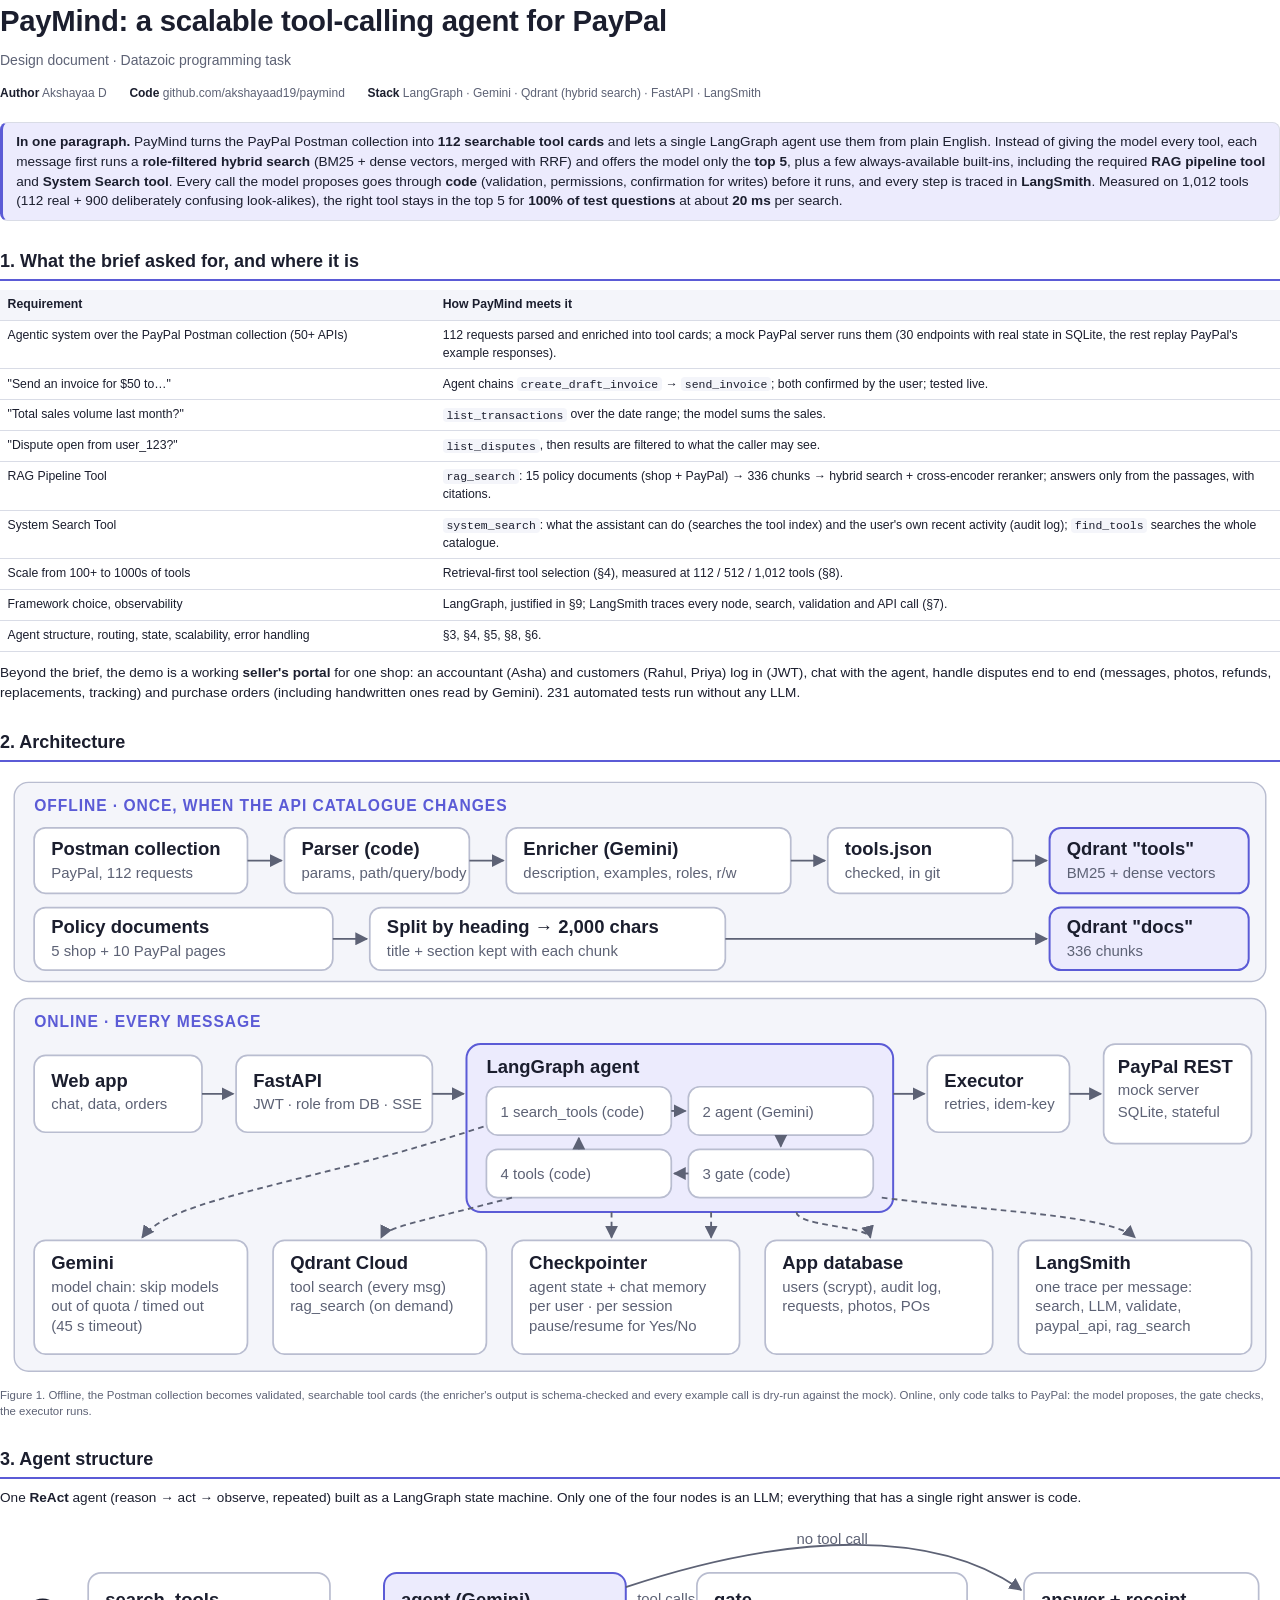
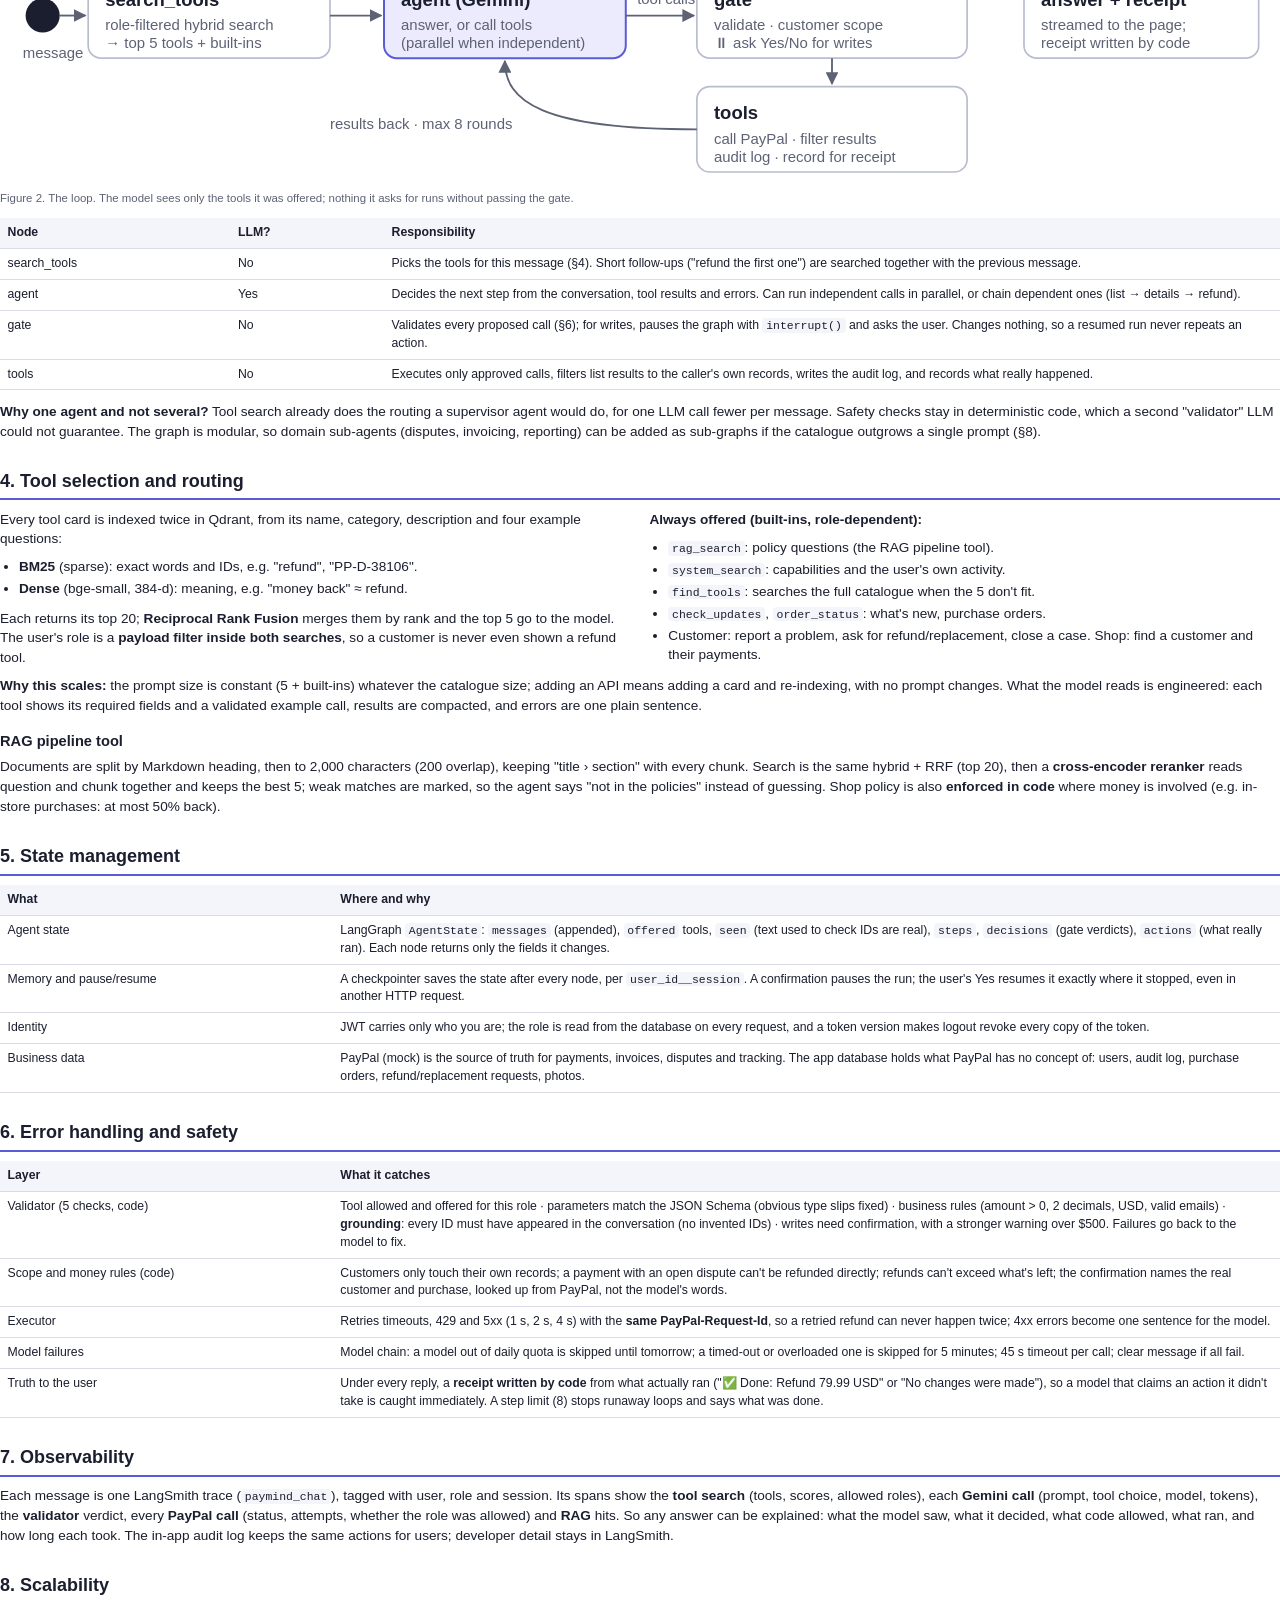
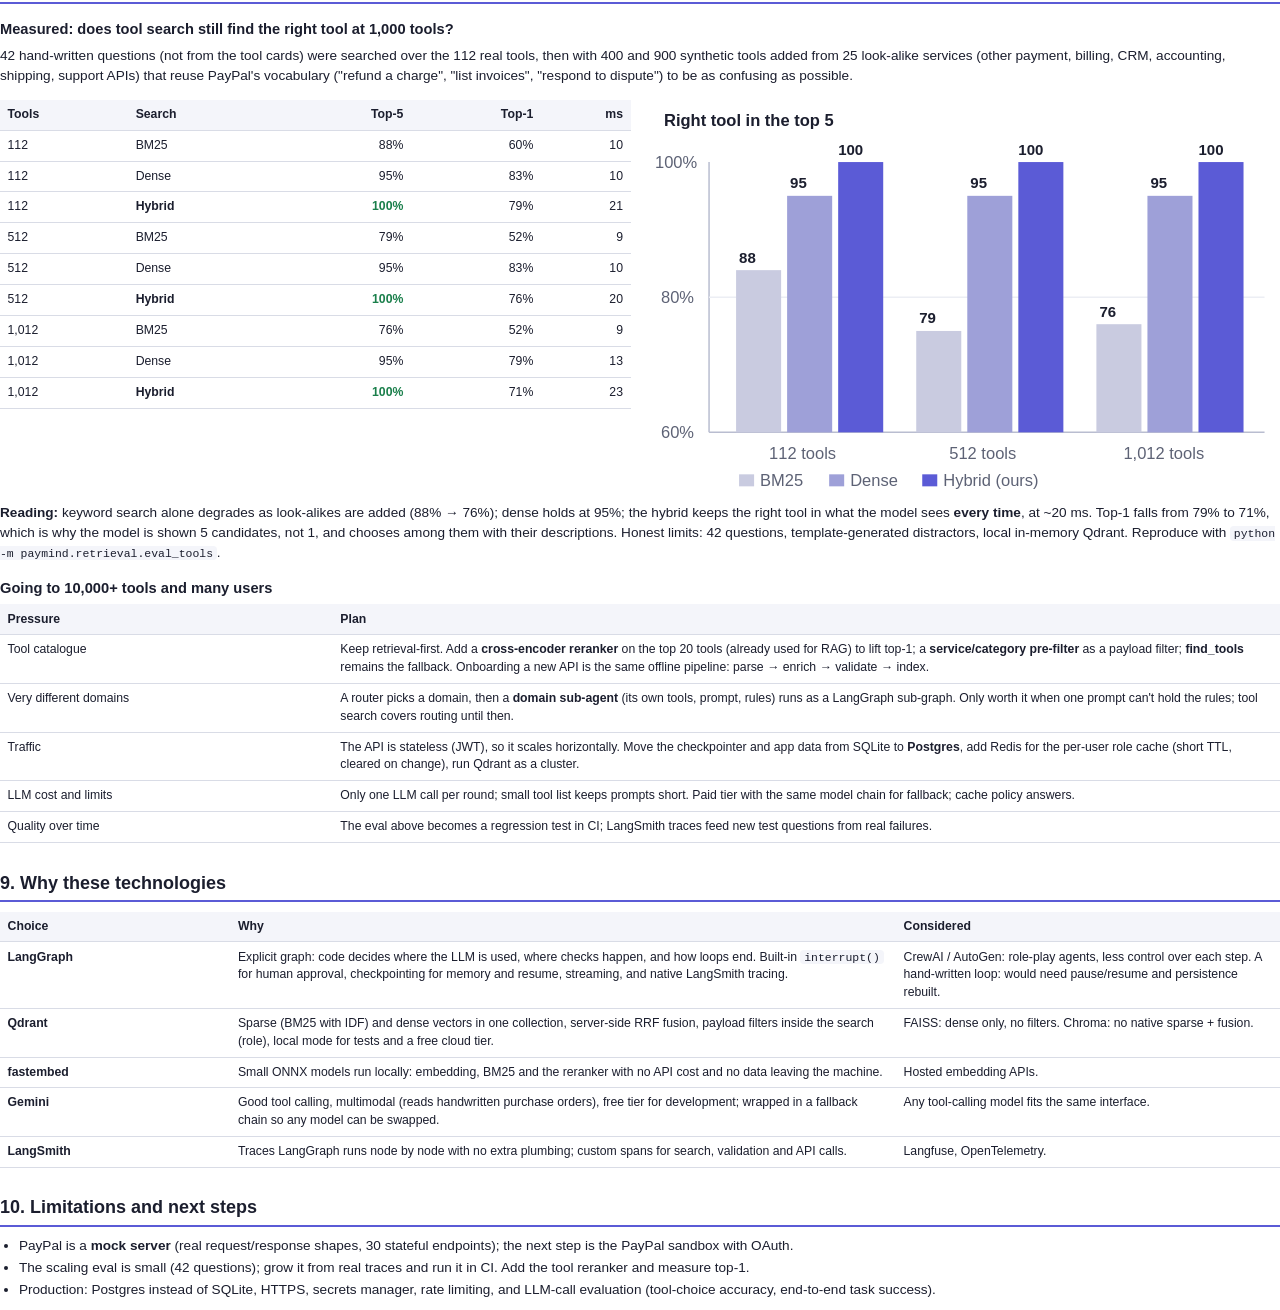
==== docs/design.html @ dd788b87 "Design document, scaling evaluation, README refresh - docs/PayMind_Design.pdf (source: docs/design.h" ====
<!doctype html>
<html lang="en">
<head>
<meta charset="utf-8">
<title>PayMind Design</title>
<style>
  @page { size: A4; margin: 16mm 15mm 16mm 15mm; }
  :root { --ink: #1b1e2e; --muted: #5d6275; --line: #d9dce6; --soft: #f4f5fa; --accent: #5b5bd6; --accent-soft: #ecebfd; --ok: #1a7f4b; --warn: #b4540a; }
  * { box-sizing: border-box; }
  body { font-family: -apple-system, "Segoe UI", Helvetica, Arial, sans-serif; color: var(--ink); font-size: 10.2pt; line-height: 1.45; margin: 0; }
  h1 { font-size: 22pt; margin: 0 0 2mm; letter-spacing: -0.01em; }
  h2 { font-size: 13.5pt; margin: 7mm 0 2.5mm; padding-bottom: 1.2mm; border-bottom: 2px solid var(--accent); break-after: avoid; }
  h3 { font-size: 11pt; margin: 4mm 0 1.5mm; break-after: avoid; }
  p { margin: 0 0 2.2mm; }
  ul { margin: 0 0 2.5mm; padding-left: 5mm; }
  li { margin: 0.6mm 0; }
  .sub { color: var(--muted); font-size: 10.5pt; margin-bottom: 4mm; }
  .meta { display: flex; gap: 6mm; flex-wrap: wrap; font-size: 9pt; color: var(--muted); margin-bottom: 5mm; }
  .meta b { color: var(--ink); }
  table { width: 100%; border-collapse: collapse; margin: 1.5mm 0 3mm; font-size: 9.2pt; break-inside: avoid; }
  th, td { text-align: left; padding: 1.6mm 2mm; border-bottom: 1px solid var(--line); vertical-align: top; }
  th { background: var(--soft); font-weight: 600; }
  td.num, th.num { text-align: right; white-space: nowrap; }
  code { font-family: "SF Mono", Menlo, Consolas, monospace; font-size: 8.6pt; background: var(--soft); padding: 0.2mm 1mm; border-radius: 1mm; }
  .box { border: 1px solid var(--line); background: var(--soft); border-radius: 2mm; padding: 2.5mm 3.5mm; margin: 2mm 0 3mm; break-inside: avoid; }
  .key { border-left: 3px solid var(--accent); background: var(--accent-soft); }
  .fig { margin: 2mm 0 3mm; break-inside: avoid; }
  .fig svg { width: 100%; height: auto; display: block; }
  .cap { font-size: 8.6pt; color: var(--muted); margin-top: 1mm; }
  .two { display: grid; grid-template-columns: 1fr 1fr; gap: 5mm; }
  .page { break-before: page; }
  .good { color: var(--ok); font-weight: 600; }
  svg text { font-family: -apple-system, "Segoe UI", Helvetica, Arial, sans-serif; }
</style>
</head>
<body>

<h1>PayMind: a scalable tool-calling agent for PayPal</h1>
<div class="sub">Design document · Datazoic programming task</div>
<div class="meta">
  <span><b>Author</b> Akshayaa D</span>
  <span><b>Code</b> github.com/akshayaad19/paymind</span>
  <span><b>Stack</b> LangGraph · Gemini · Qdrant (hybrid search) · FastAPI · LangSmith</span>
</div>

<div class="box key">
  <b>In one paragraph.</b> PayMind turns the PayPal Postman collection into <b>112 searchable tool cards</b> and lets a
  single LangGraph agent use them from plain English. Instead of giving the model every tool, each message first runs a
  <b>role-filtered hybrid search</b> (BM25 + dense vectors, merged with RRF) and offers the model only the <b>top 5</b>, plus
  a few always-available built-ins, including the required <b>RAG pipeline tool</b> and <b>System Search tool</b>. Every
  call the model proposes goes through <b>code</b> (validation, permissions, confirmation for writes) before it runs, and
  every step is traced in <b>LangSmith</b>. Measured on 1,012 tools (112 real + 900 deliberately confusing look-alikes),
  the right tool stays in the top 5 for <b>100% of test questions</b> at about <b>20 ms</b> per search.
</div>

<h2>1. What the brief asked for, and where it is</h2>
<table>
  <tr><th style="width:34%">Requirement</th><th>How PayMind meets it</th></tr>
  <tr><td>Agentic system over the PayPal Postman collection (50+ APIs)</td><td>112 requests parsed and enriched into tool cards; a mock PayPal server runs them (30 endpoints with real state in SQLite, the rest replay PayPal's example responses).</td></tr>
  <tr><td>"Send an invoice for $50 to…"</td><td>Agent chains <code>create_draft_invoice</code> → <code>send_invoice</code>; both confirmed by the user; tested live.</td></tr>
  <tr><td>"Total sales volume last month?"</td><td><code>list_transactions</code> over the date range; the model sums the sales.</td></tr>
  <tr><td>"Dispute open from user_123?"</td><td><code>list_disputes</code>, then results are filtered to what the caller may see.</td></tr>
  <tr><td>RAG Pipeline Tool</td><td><code>rag_search</code>: 15 policy documents (shop + PayPal) → 336 chunks → hybrid search + cross-encoder reranker; answers only from the passages, with citations.</td></tr>
  <tr><td>System Search Tool</td><td><code>system_search</code>: what the assistant can do (searches the tool index) and the user's own recent activity (audit log); <code>find_tools</code> searches the whole catalogue.</td></tr>
  <tr><td>Scale from 100+ to 1000s of tools</td><td>Retrieval-first tool selection (§4), measured at 112 / 512 / 1,012 tools (§8).</td></tr>
  <tr><td>Framework choice, observability</td><td>LangGraph, justified in §9; LangSmith traces every node, search, validation and API call (§7).</td></tr>
  <tr><td>Agent structure, routing, state, scalability, error handling</td><td>§3, §4, §5, §8, §6.</td></tr>
</table>
<p>Beyond the brief, the demo is a working <b>seller's portal</b> for one shop: an accountant (Asha) and customers (Rahul,
Priya) log in (JWT), chat with the agent, handle disputes end to end (messages, photos, refunds, replacements, tracking)
and purchase orders (including handwritten ones read by Gemini). 231 automated tests run without any LLM.</p>

<h2>2. Architecture</h2>
<div class="fig">
<svg viewBox="0 0 900 430" xmlns="http://www.w3.org/2000/svg">
  <defs>
    <marker id="a" viewBox="0 0 10 10" refX="9" refY="5" markerWidth="7" markerHeight="7" orient="auto"><path d="M0,0 L10,5 L0,10 z" fill="#5d6275"/></marker>
    <style>.b{fill:#fff;stroke:#b9bdd0;stroke-width:1.2;rx:8}.p{fill:#ecebfd;stroke:#5b5bd6;stroke-width:1.4}.s{fill:#f4f5fa;stroke:#b9bdd0}.t{font-size:12.5px;fill:#1b1e2e;font-weight:600}.d{font-size:10.5px;fill:#5d6275}.l{font-size:11px;fill:#5b5bd6;font-weight:700;letter-spacing:.06em}.e{stroke:#5d6275;stroke-width:1.3;fill:none;marker-end:url(#a)}.dash{stroke-dasharray:4 3}</style>
  </defs>
  <!-- offline -->
  <rect x="10" y="8" width="880" height="140" rx="10" class="s"/>
  <text x="24" y="28" class="l">OFFLINE · ONCE, WHEN THE API CATALOGUE CHANGES</text>
  <rect x="24" y="40" width="150" height="46" rx="8" class="b"/><text x="36" y="59" class="t">Postman collection</text><text x="36" y="75" class="d">PayPal, 112 requests</text>
  <rect x="200" y="40" width="130" height="46" rx="8" class="b"/><text x="212" y="59" class="t">Parser (code)</text><text x="212" y="75" class="d">params, path/query/body</text>
  <rect x="356" y="40" width="200" height="46" rx="8" class="b"/><text x="368" y="59" class="t">Enricher (Gemini)</text><text x="368" y="75" class="d">description, examples, roles, r/w</text>
  <rect x="582" y="40" width="130" height="46" rx="8" class="b"/><text x="594" y="59" class="t">tools.json</text><text x="594" y="75" class="d">checked, in git</text>
  <rect x="738" y="40" width="140" height="46" rx="8" class="p"/><text x="750" y="59" class="t">Qdrant "tools"</text><text x="750" y="75" class="d">BM25 + dense vectors</text>
  <path d="M174 63 H198" class="e"/><path d="M330 63 H354" class="e"/><path d="M556 63 H580" class="e"/><path d="M712 63 H736" class="e"/>
  <rect x="24" y="96" width="210" height="44" rx="8" class="b"/><text x="36" y="114" class="t">Policy documents</text><text x="36" y="130" class="d">5 shop + 10 PayPal pages</text>
  <rect x="260" y="96" width="250" height="44" rx="8" class="b"/><text x="272" y="114" class="t">Split by heading → 2,000 chars</text><text x="272" y="130" class="d">title + section kept with each chunk</text>
  <rect x="738" y="96" width="140" height="44" rx="8" class="p"/><text x="750" y="114" class="t">Qdrant "docs"</text><text x="750" y="130" class="d">336 chunks</text>
  <path d="M234 118 H258" class="e"/><path d="M510 118 H736" class="e"/>

  <!-- online -->
  <rect x="10" y="160" width="880" height="262" rx="10" class="s"/>
  <text x="24" y="180" class="l">ONLINE · EVERY MESSAGE</text>
  <rect x="24" y="200" width="118" height="54" rx="8" class="b"/><text x="36" y="222" class="t">Web app</text><text x="36" y="238" class="d">chat, data, orders</text>
  <rect x="166" y="200" width="138" height="54" rx="8" class="b"/><text x="178" y="222" class="t">FastAPI</text><text x="178" y="238" class="d">JWT · role from DB · SSE</text>
  <rect x="328" y="192" width="300" height="118" rx="10" class="p"/>
  <text x="342" y="212" class="t">LangGraph agent</text>
  <rect x="342" y="222" width="130" height="34" rx="6" class="b"/><text x="352" y="243" class="d">1 search_tools (code)</text>
  <rect x="484" y="222" width="130" height="34" rx="6" class="b"/><text x="494" y="243" class="d">2 agent (Gemini)</text>
  <rect x="342" y="266" width="130" height="34" rx="6" class="b"/><text x="352" y="287" class="d">4 tools (code)</text>
  <rect x="484" y="266" width="130" height="34" rx="6" class="b"/><text x="494" y="287" class="d">3 gate (code)</text>
  <path d="M472 239 H482" class="e"/><path d="M549 256 V264" class="e"/><path d="M484 283 H474" class="e"/><path d="M407 266 V258" class="e"/>
  <rect x="652" y="200" width="100" height="54" rx="8" class="b"/><text x="664" y="222" class="t">Executor</text><text x="664" y="238" class="d">retries, idem-key</text>
  <rect x="776" y="192" width="104" height="70" rx="8" class="b"/><text x="786" y="212" class="t">PayPal REST</text><text x="786" y="228" class="d">mock server</text><text x="786" y="243" class="d">SQLite, stateful</text>
  <path d="M142 227 H164" class="e"/><path d="M304 227 H326" class="e"/><path d="M628 227 H650" class="e"/><path d="M752 227 H774" class="e"/>
  <rect x="24" y="330" width="150" height="80" rx="8" class="b"/><text x="36" y="350" class="t">Gemini</text><text x="36" y="366" class="d">model chain: skip models</text><text x="36" y="380" class="d">out of quota / timed out</text><text x="36" y="394" class="d">(45 s timeout)</text>
  <rect x="192" y="330" width="150" height="80" rx="8" class="b"/><text x="204" y="350" class="t">Qdrant Cloud</text><text x="204" y="366" class="d">tool search (every msg)</text><text x="204" y="380" class="d">rag_search (on demand)</text>
  <rect x="360" y="330" width="160" height="80" rx="8" class="b"/><text x="372" y="350" class="t">Checkpointer</text><text x="372" y="366" class="d">agent state + chat memory</text><text x="372" y="380" class="d">per user · per session</text><text x="372" y="394" class="d">pause/resume for Yes/No</text>
  <rect x="538" y="330" width="160" height="80" rx="8" class="b"/><text x="550" y="350" class="t">App database</text><text x="550" y="366" class="d">users (scrypt), audit log,</text><text x="550" y="380" class="d">requests, photos, POs</text>
  <rect x="716" y="330" width="164" height="80" rx="8" class="b"/><text x="728" y="350" class="t">LangSmith</text><text x="728" y="366" class="d">one trace per message:</text><text x="728" y="380" class="d">search, LLM, validate,</text><text x="728" y="394" class="d">paypal_api, rag_search</text>
  <path d="M500 310 V328" class="e dash"/><path d="M430 310 V328" class="e dash"/><path d="M560 310 C 560 320, 610 320, 612 328" class="e dash"/><path d="M620 300 C 700 310, 780 312, 798 328" class="e dash"/><path d="M360 300 C 300 316, 272 320, 268 328" class="e dash"/><path d="M340 250 C 220 290, 120 300, 100 328" class="e dash"/>
</svg>
<div class="cap">Figure 1. Offline, the Postman collection becomes validated, searchable tool cards (the enricher's output is schema-checked and every example call is dry-run against the mock). Online, only code talks to PayPal: the model proposes, the gate checks, the executor runs.</div>
</div>

<h2 class="page">3. Agent structure</h2>
<p>One <b>ReAct</b> agent (reason → act → observe, repeated) built as a LangGraph state machine. Only one of the four nodes
is an LLM; everything that has a single right answer is code.</p>
<div class="fig">
<svg viewBox="0 0 900 190" xmlns="http://www.w3.org/2000/svg">
  <defs><marker id="b" viewBox="0 0 10 10" refX="9" refY="5" markerWidth="7" markerHeight="7" orient="auto"><path d="M0,0 L10,5 L0,10 z" fill="#5d6275"/></marker>
  <style>.n{fill:#fff;stroke:#b9bdd0;stroke-width:1.2}.m{fill:#ecebfd;stroke:#5b5bd6;stroke-width:1.4}.t{font-size:13px;font-weight:600;fill:#1b1e2e}.d{font-size:10.5px;fill:#5d6275}.e{stroke:#5d6275;stroke-width:1.3;fill:none;marker-end:url(#b)}</style></defs>
  <circle cx="30" cy="70" r="12" fill="#1b1e2e"/><text x="16" y="100" class="d">message</text>
  <rect x="62" y="40" width="170" height="60" rx="9" class="n"/><text x="74" y="63" class="t">search_tools</text><text x="74" y="80" class="d">role-filtered hybrid search</text><text x="74" y="93" class="d">→ top 5 tools + built-ins</text>
  <rect x="270" y="40" width="170" height="60" rx="9" class="m"/><text x="282" y="63" class="t">agent (Gemini)</text><text x="282" y="80" class="d">answer, or call tools</text><text x="282" y="93" class="d">(parallel when independent)</text>
  <rect x="490" y="40" width="190" height="60" rx="9" class="n"/><text x="502" y="63" class="t">gate</text><text x="502" y="80" class="d">validate · customer scope</text><text x="502" y="93" class="d">⏸ ask Yes/No for writes</text>
  <rect x="490" y="120" width="190" height="60" rx="9" class="n"/><text x="502" y="143" class="t">tools</text><text x="502" y="160" class="d">call PayPal · filter results</text><text x="502" y="173" class="d">audit log · record for receipt</text>
  <rect x="720" y="40" width="165" height="60" rx="9" class="n"/><text x="732" y="63" class="t">answer + receipt</text><text x="732" y="80" class="d">streamed to the page;</text><text x="732" y="93" class="d">receipt written by code</text>
  <path d="M42 70 H60" class="e"/><path d="M232 70 H268" class="e"/><path d="M440 70 H488" class="e"/><text x="448" y="62" class="d">tool calls</text>
  <path d="M585 100 V118" class="e"/><path d="M490 150 C 380 150, 355 130, 355 102" class="e"/><text x="232" y="150" class="d">results back · max 8 rounds</text>
  <path d="M440 50 C 560 10, 660 10, 718 52" class="e"/><text x="560" y="20" class="d">no tool call</text>
</svg>
<div class="cap">Figure 2. The loop. The model sees only the tools it was offered; nothing it asks for runs without passing the gate.</div>
</div>
<table>
  <tr><th style="width:18%">Node</th><th style="width:12%">LLM?</th><th>Responsibility</th></tr>
  <tr><td>search_tools</td><td>No</td><td>Picks the tools for this message (§4). Short follow-ups ("refund the first one") are searched together with the previous message.</td></tr>
  <tr><td>agent</td><td>Yes</td><td>Decides the next step from the conversation, tool results and errors. Can run independent calls in parallel, or chain dependent ones (list → details → refund).</td></tr>
  <tr><td>gate</td><td>No</td><td>Validates every proposed call (§6); for writes, pauses the graph with <code>interrupt()</code> and asks the user. Changes nothing, so a resumed run never repeats an action.</td></tr>
  <tr><td>tools</td><td>No</td><td>Executes only approved calls, filters list results to the caller's own records, writes the audit log, and records what really happened.</td></tr>
</table>
<p><b>Why one agent and not several?</b> Tool search already does the routing a supervisor agent would do, for one LLM call
fewer per message. Safety checks stay in deterministic code, which a second "validator" LLM could not guarantee. The graph
is modular, so domain sub-agents (disputes, invoicing, reporting) can be added as sub-graphs if the catalogue outgrows a
single prompt (§8).</p>

<h2>4. Tool selection and routing</h2>
<div class="two">
<div>
<p>Every tool card is indexed twice in Qdrant, from its name, category, description and four example questions:</p>
<ul>
  <li><b>BM25</b> (sparse): exact words and IDs, e.g. "refund", "PP-D-38106".</li>
  <li><b>Dense</b> (bge-small, 384-d): meaning, e.g. "money back" ≈ refund.</li>
</ul>
<p>Each returns its top 20; <b>Reciprocal Rank Fusion</b> merges them by rank and the top 5 go to the model. The user's role
is a <b>payload filter inside both searches</b>, so a customer is never even shown a refund tool.</p>
</div>
<div>
<p><b>Always offered (built-ins, role-dependent):</b></p>
<ul>
  <li><code>rag_search</code>: policy questions (the RAG pipeline tool).</li>
  <li><code>system_search</code>: capabilities and the user's own activity.</li>
  <li><code>find_tools</code>: searches the full catalogue when the 5 don't fit.</li>
  <li><code>check_updates</code>, <code>order_status</code>: what's new, purchase orders.</li>
  <li>Customer: report a problem, ask for refund/replacement, close a case. Shop: find a customer and their payments.</li>
</ul>
</div>
</div>
<p><b>Why this scales:</b> the prompt size is constant (5 + built-ins) whatever the catalogue size; adding an API means adding
a card and re-indexing, with no prompt changes. What the model reads is engineered: each tool shows its required fields and
a validated example call, results are compacted, and errors are one plain sentence.</p>

<h3>RAG pipeline tool</h3>
<p>Documents are split by Markdown heading, then to 2,000 characters (200 overlap), keeping "title › section" with every chunk.
Search is the same hybrid + RRF (top 20), then a <b>cross-encoder reranker</b> reads question and chunk together and keeps
the best 5; weak matches are marked, so the agent says "not in the policies" instead of guessing. Shop policy is also
<b>enforced in code</b> where money is involved (e.g. in-store purchases: at most 50% back).</p>

<h2 class="page">5. State management</h2>
<table>
  <tr><th style="width:26%">What</th><th>Where and why</th></tr>
  <tr><td>Agent state</td><td>LangGraph <code>AgentState</code>: <code>messages</code> (appended), <code>offered</code> tools, <code>seen</code> (text used to check IDs are real), <code>steps</code>, <code>decisions</code> (gate verdicts), <code>actions</code> (what really ran). Each node returns only the fields it changes.</td></tr>
  <tr><td>Memory and pause/resume</td><td>A checkpointer saves the state after every node, per <code>user_id__session</code>. A confirmation pauses the run; the user's Yes resumes it exactly where it stopped, even in another HTTP request.</td></tr>
  <tr><td>Identity</td><td>JWT carries only who you are; the role is read from the database on every request, and a token version makes logout revoke every copy of the token.</td></tr>
  <tr><td>Business data</td><td>PayPal (mock) is the source of truth for payments, invoices, disputes and tracking. The app database holds what PayPal has no concept of: users, audit log, purchase orders, refund/replacement requests, photos.</td></tr>
</table>

<h2>6. Error handling and safety</h2>
<table>
  <tr><th style="width:26%">Layer</th><th>What it catches</th></tr>
  <tr><td>Validator (5 checks, code)</td><td>Tool allowed and offered for this role · parameters match the JSON Schema (obvious type slips fixed) · business rules (amount &gt; 0, 2 decimals, USD, valid emails) · <b>grounding</b>: every ID must have appeared in the conversation (no invented IDs) · writes need confirmation, with a stronger warning over $500. Failures go back to the model to fix.</td></tr>
  <tr><td>Scope and money rules (code)</td><td>Customers only touch their own records; a payment with an open dispute can't be refunded directly; refunds can't exceed what's left; the confirmation names the real customer and purchase, looked up from PayPal, not the model's words.</td></tr>
  <tr><td>Executor</td><td>Retries timeouts, 429 and 5xx (1 s, 2 s, 4 s) with the <b>same PayPal-Request-Id</b>, so a retried refund can never happen twice; 4xx errors become one sentence for the model.</td></tr>
  <tr><td>Model failures</td><td>Model chain: a model out of daily quota is skipped until tomorrow; a timed-out or overloaded one is skipped for 5 minutes; 45 s timeout per call; clear message if all fail.</td></tr>
  <tr><td>Truth to the user</td><td>Under every reply, a <b>receipt written by code</b> from what actually ran ("✅ Done: Refund 79.99 USD" or "No changes were made"), so a model that claims an action it didn't take is caught immediately. A step limit (8) stops runaway loops and says what was done.</td></tr>
</table>

<h2>7. Observability</h2>
<p>Each message is one LangSmith trace (<code>paymind_chat</code>), tagged with user, role and session. Its spans show the
<b>tool search</b> (tools, scores, allowed roles), each <b>Gemini call</b> (prompt, tool choice, model, tokens), the
<b>validator</b> verdict, every <b>PayPal call</b> (status, attempts, whether the role was allowed) and <b>RAG</b> hits.
So any answer can be explained: what the model saw, what it decided, what code allowed, what ran, and how long each took.
The in-app audit log keeps the same actions for users; developer detail stays in LangSmith.</p>

<h2 class="page">8. Scalability</h2>
<h3>Measured: does tool search still find the right tool at 1,000 tools?</h3>
<p>42 hand-written questions (not from the tool cards) were searched over the 112 real tools, then with 400 and 900
synthetic tools added from 25 look-alike services (other payment, billing, CRM, accounting, shipping, support APIs) that
reuse PayPal's vocabulary ("refund a charge", "list invoices", "respond to dispute") to be as confusing as possible.</p>
<div class="two">
<div>
<table>
  <tr><th>Tools</th><th>Search</th><th class="num">Top-5</th><th class="num">Top-1</th><th class="num">ms</th></tr>
  <tr><td>112</td><td>BM25</td><td class="num">88%</td><td class="num">60%</td><td class="num">10</td></tr>
  <tr><td>112</td><td>Dense</td><td class="num">95%</td><td class="num">83%</td><td class="num">10</td></tr>
  <tr><td>112</td><td><b>Hybrid</b></td><td class="num good">100%</td><td class="num">79%</td><td class="num">21</td></tr>
  <tr><td>512</td><td>BM25</td><td class="num">79%</td><td class="num">52%</td><td class="num">9</td></tr>
  <tr><td>512</td><td>Dense</td><td class="num">95%</td><td class="num">83%</td><td class="num">10</td></tr>
  <tr><td>512</td><td><b>Hybrid</b></td><td class="num good">100%</td><td class="num">76%</td><td class="num">20</td></tr>
  <tr><td>1,012</td><td>BM25</td><td class="num">76%</td><td class="num">52%</td><td class="num">9</td></tr>
  <tr><td>1,012</td><td>Dense</td><td class="num">95%</td><td class="num">79%</td><td class="num">13</td></tr>
  <tr><td>1,012</td><td><b>Hybrid</b></td><td class="num good">100%</td><td class="num">71%</td><td class="num">23</td></tr>
</table>
</div>
<div class="fig">
<svg viewBox="0 0 420 260" xmlns="http://www.w3.org/2000/svg">
  <style>.ax{stroke:#b9bdd0}.g{font-size:11px;fill:#5d6275}.v{font-size:10px;fill:#1b1e2e;font-weight:600}</style>
  <text x="10" y="16" class="g" style="font-weight:600;fill:#1b1e2e">Right tool in the top 5</text>
  <line x1="40" y1="220" x2="410" y2="220" class="ax"/>
  <line x1="40" y1="40" x2="40" y2="220" class="ax"/>
  <text x="8" y="224" class="g">60%</text><text x="8" y="134" class="g">80%</text><text x="4" y="44" class="g">100%</text>
  <line x1="40" y1="130" x2="410" y2="130" stroke="#eceef4"/>
  <!-- scale: 60%→220, 100%→40 : y = 220 - (p-60)*4.5 -->
  <g>
    <rect x="58"  y="112" width="30" height="108" fill="#c9cbe0"/><text x="60" y="107" class="v">88</text>
    <rect x="92"  y="62.5" width="30" height="157.5" fill="#9ea0d8"/><text x="94" y="57" class="v">95</text>
    <rect x="126" y="40" width="30" height="180" fill="#5b5bd6"/><text x="126" y="35" class="v">100</text>
    <text x="80" y="238" class="g">112 tools</text>
  </g>
  <g>
    <rect x="178" y="152.5" width="30" height="67.5" fill="#c9cbe0"/><text x="180" y="147" class="v">79</text>
    <rect x="212" y="62.5" width="30" height="157.5" fill="#9ea0d8"/><text x="214" y="57" class="v">95</text>
    <rect x="246" y="40" width="30" height="180" fill="#5b5bd6"/><text x="246" y="35" class="v">100</text>
    <text x="200" y="238" class="g">512 tools</text>
  </g>
  <g>
    <rect x="298" y="148" width="30" height="72" fill="#c9cbe0"/><text x="300" y="143" class="v">76</text>
    <rect x="332" y="62.5" width="30" height="157.5" fill="#9ea0d8"/><text x="334" y="57" class="v">95</text>
    <rect x="366" y="40" width="30" height="180" fill="#5b5bd6"/><text x="366" y="35" class="v">100</text>
    <text x="316" y="238" class="g">1,012 tools</text>
  </g>
  <rect x="60" y="248" width="10" height="8" fill="#c9cbe0"/><text x="74" y="256" class="g">BM25</text>
  <rect x="120" y="248" width="10" height="8" fill="#9ea0d8"/><text x="134" y="256" class="g">Dense</text>
  <rect x="182" y="248" width="10" height="8" fill="#5b5bd6"/><text x="196" y="256" class="g">Hybrid (ours)</text>
</svg>
</div>
</div>
<p><b>Reading:</b> keyword search alone degrades as look-alikes are added (88% → 76%); dense holds at 95%; the hybrid keeps
the right tool in what the model sees <b>every time</b>, at ~20 ms. Top-1 falls from 79% to 71%, which is why the model is
shown 5 candidates, not 1, and chooses among them with their descriptions. Honest limits: 42 questions, template-generated
distractors, local in-memory Qdrant. Reproduce with <code>python -m paymind.retrieval.eval_tools</code>.</p>

<h3>Going to 10,000+ tools and many users</h3>
<table>
  <tr><th style="width:26%">Pressure</th><th>Plan</th></tr>
  <tr><td>Tool catalogue</td><td>Keep retrieval-first. Add a <b>cross-encoder reranker</b> on the top 20 tools (already used for RAG) to lift top-1; a <b>service/category pre-filter</b> as a payload filter; <b>find_tools</b> remains the fallback. Onboarding a new API is the same offline pipeline: parse → enrich → validate → index.</td></tr>
  <tr><td>Very different domains</td><td>A router picks a domain, then a <b>domain sub-agent</b> (its own tools, prompt, rules) runs as a LangGraph sub-graph. Only worth it when one prompt can't hold the rules; tool search covers routing until then.</td></tr>
  <tr><td>Traffic</td><td>The API is stateless (JWT), so it scales horizontally. Move the checkpointer and app data from SQLite to <b>Postgres</b>, add Redis for the per-user role cache (short TTL, cleared on change), run Qdrant as a cluster.</td></tr>
  <tr><td>LLM cost and limits</td><td>Only one LLM call per round; small tool list keeps prompts short. Paid tier with the same model chain for fallback; cache policy answers.</td></tr>
  <tr><td>Quality over time</td><td>The eval above becomes a regression test in CI; LangSmith traces feed new test questions from real failures.</td></tr>
</table>

<h2>9. Why these technologies</h2>
<table>
  <tr><th style="width:18%">Choice</th><th>Why</th><th style="width:30%">Considered</th></tr>
  <tr><td><b>LangGraph</b></td><td>Explicit graph: code decides where the LLM is used, where checks happen, and how loops end. Built-in <code>interrupt()</code> for human approval, checkpointing for memory and resume, streaming, and native LangSmith tracing.</td><td>CrewAI / AutoGen: role-play agents, less control over each step. A hand-written loop: would need pause/resume and persistence rebuilt.</td></tr>
  <tr><td><b>Qdrant</b></td><td>Sparse (BM25 with IDF) and dense vectors in one collection, server-side RRF fusion, payload filters inside the search (role), local mode for tests and a free cloud tier.</td><td>FAISS: dense only, no filters. Chroma: no native sparse + fusion.</td></tr>
  <tr><td><b>fastembed</b></td><td>Small ONNX models run locally: embedding, BM25 and the reranker with no API cost and no data leaving the machine.</td><td>Hosted embedding APIs.</td></tr>
  <tr><td><b>Gemini</b></td><td>Good tool calling, multimodal (reads handwritten purchase orders), free tier for development; wrapped in a fallback chain so any model can be swapped.</td><td>Any tool-calling model fits the same interface.</td></tr>
  <tr><td><b>LangSmith</b></td><td>Traces LangGraph runs node by node with no extra plumbing; custom spans for search, validation and API calls.</td><td>Langfuse, OpenTelemetry.</td></tr>
</table>

<h2>10. Limitations and next steps</h2>
<ul>
  <li>PayPal is a <b>mock server</b> (real request/response shapes, 30 stateful endpoints); the next step is the PayPal sandbox with OAuth.</li>
  <li>The scaling eval is small (42 questions); grow it from real traces and run it in CI. Add the tool reranker and measure top-1.</li>
  <li>Production: Postgres instead of SQLite, HTTPS, secrets manager, rate limiting, and LLM-call evaluation (tool-choice accuracy, end-to-end task success).</li>
</ul>

</body>
</html>
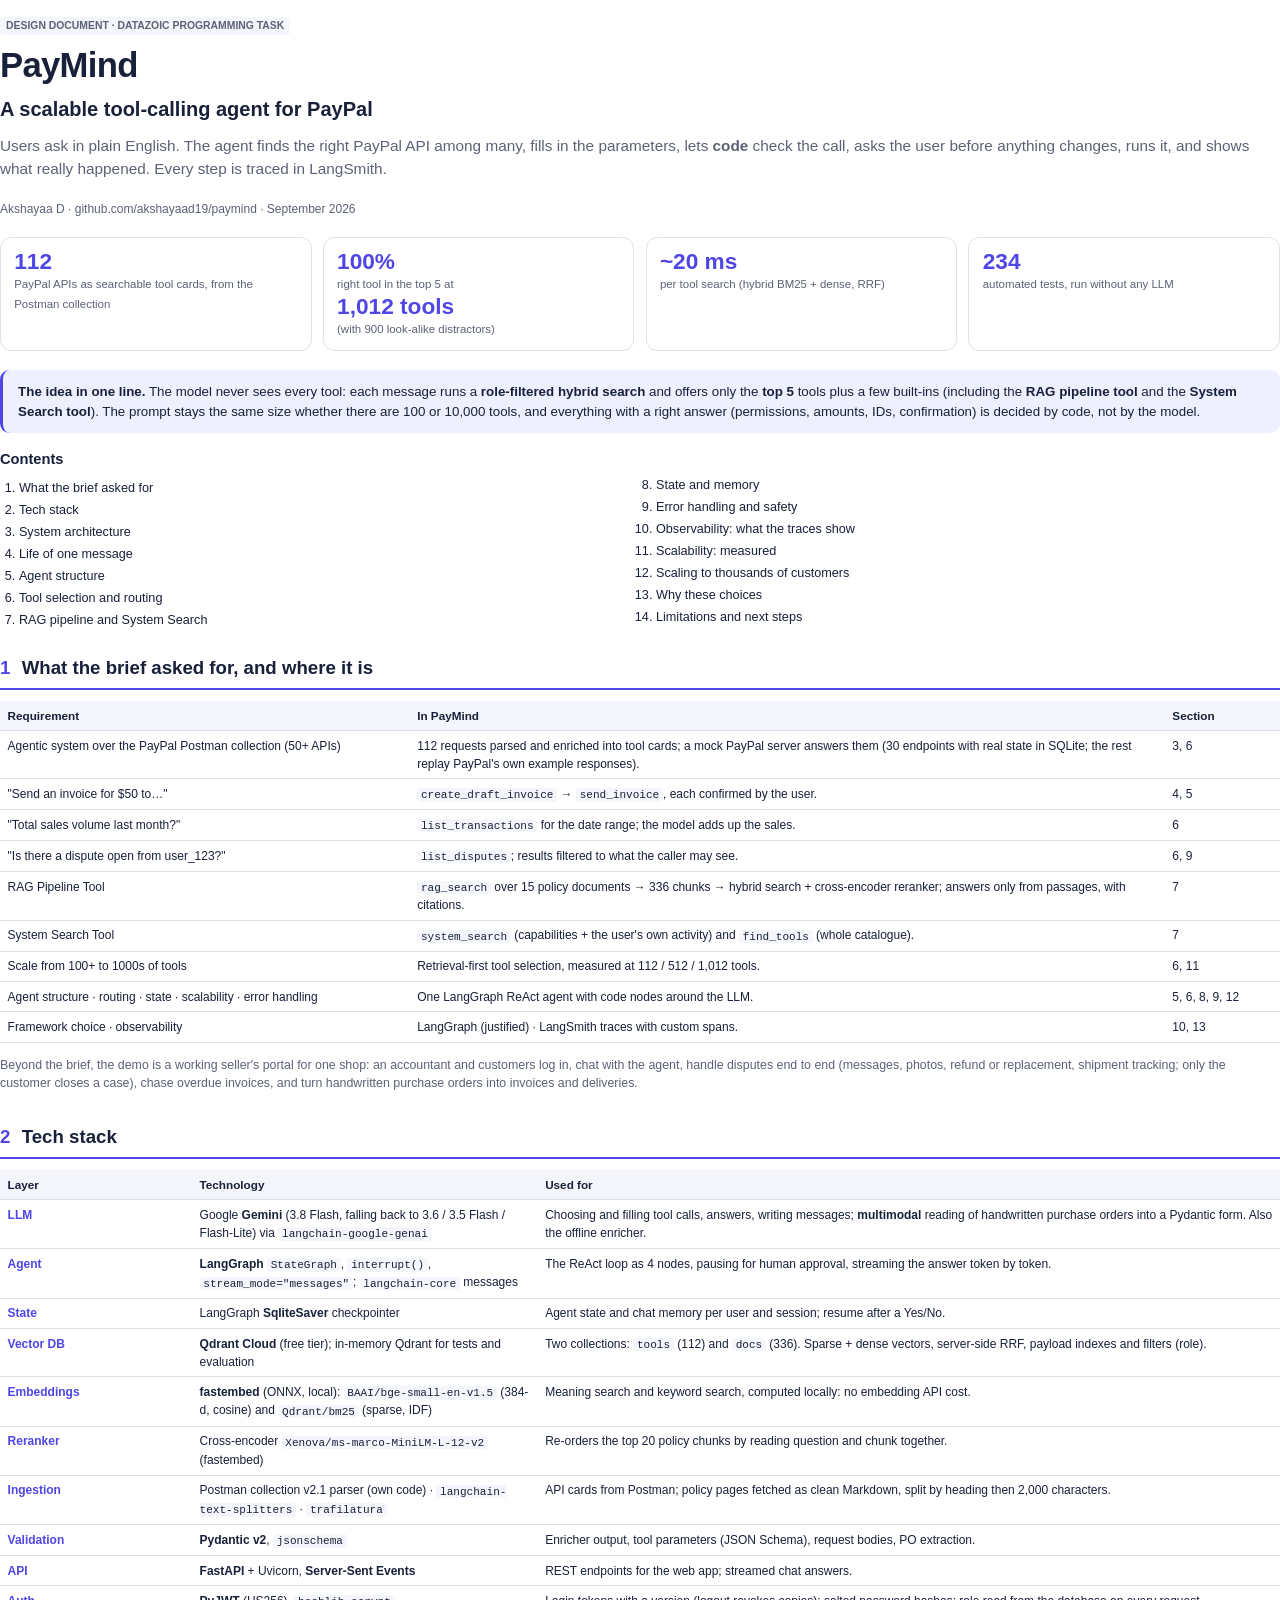
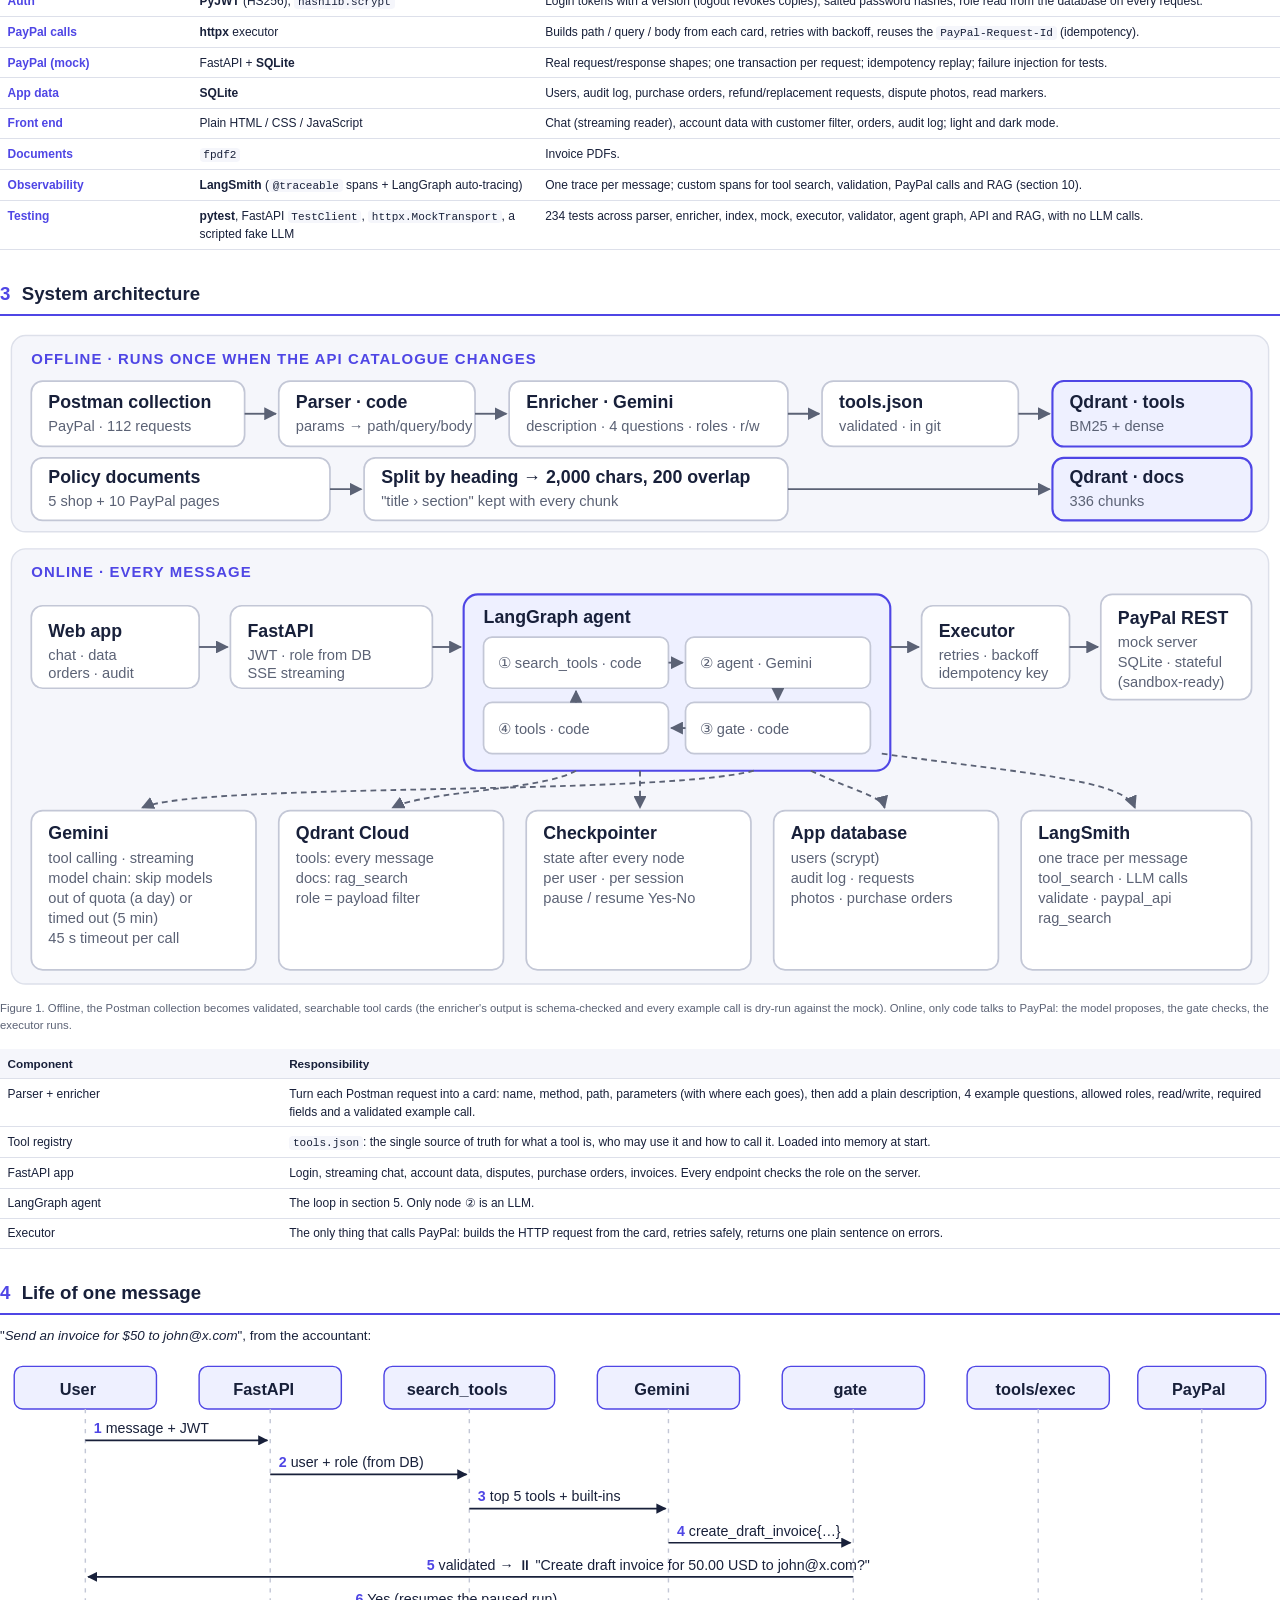
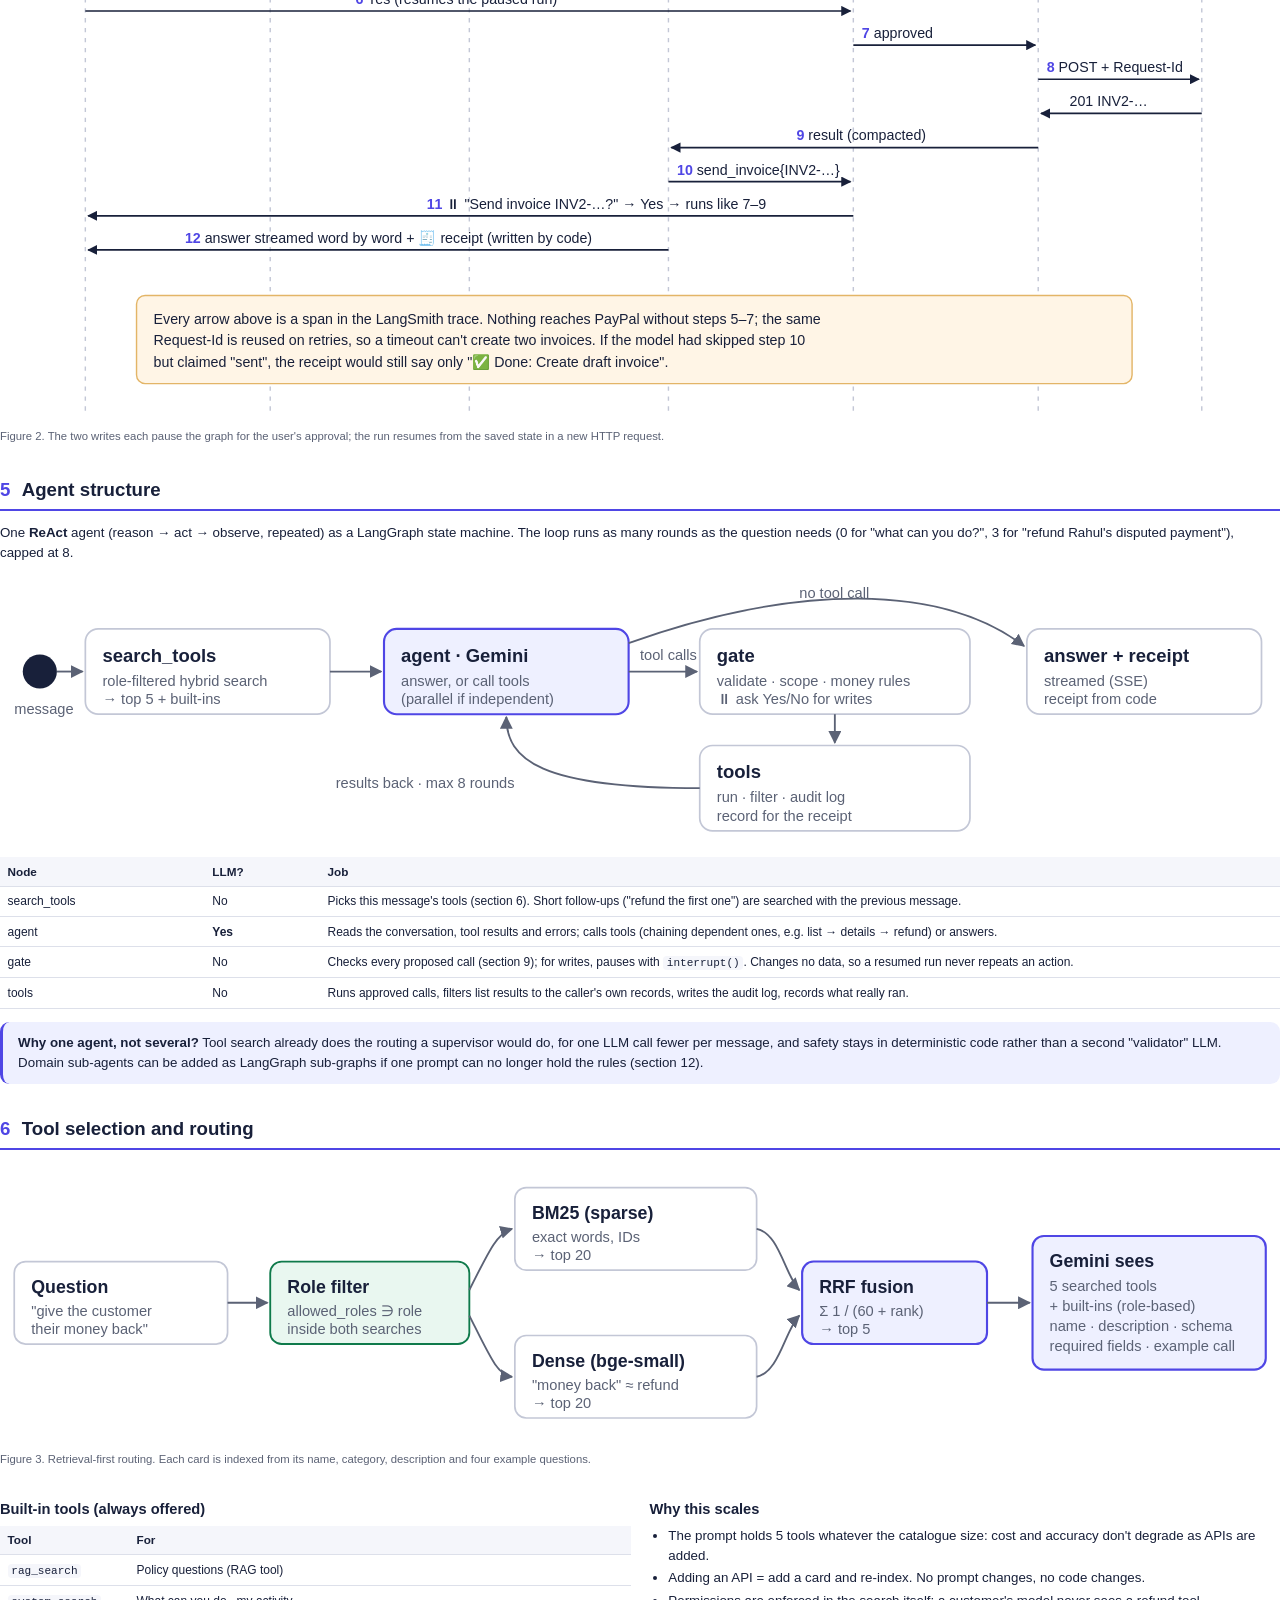
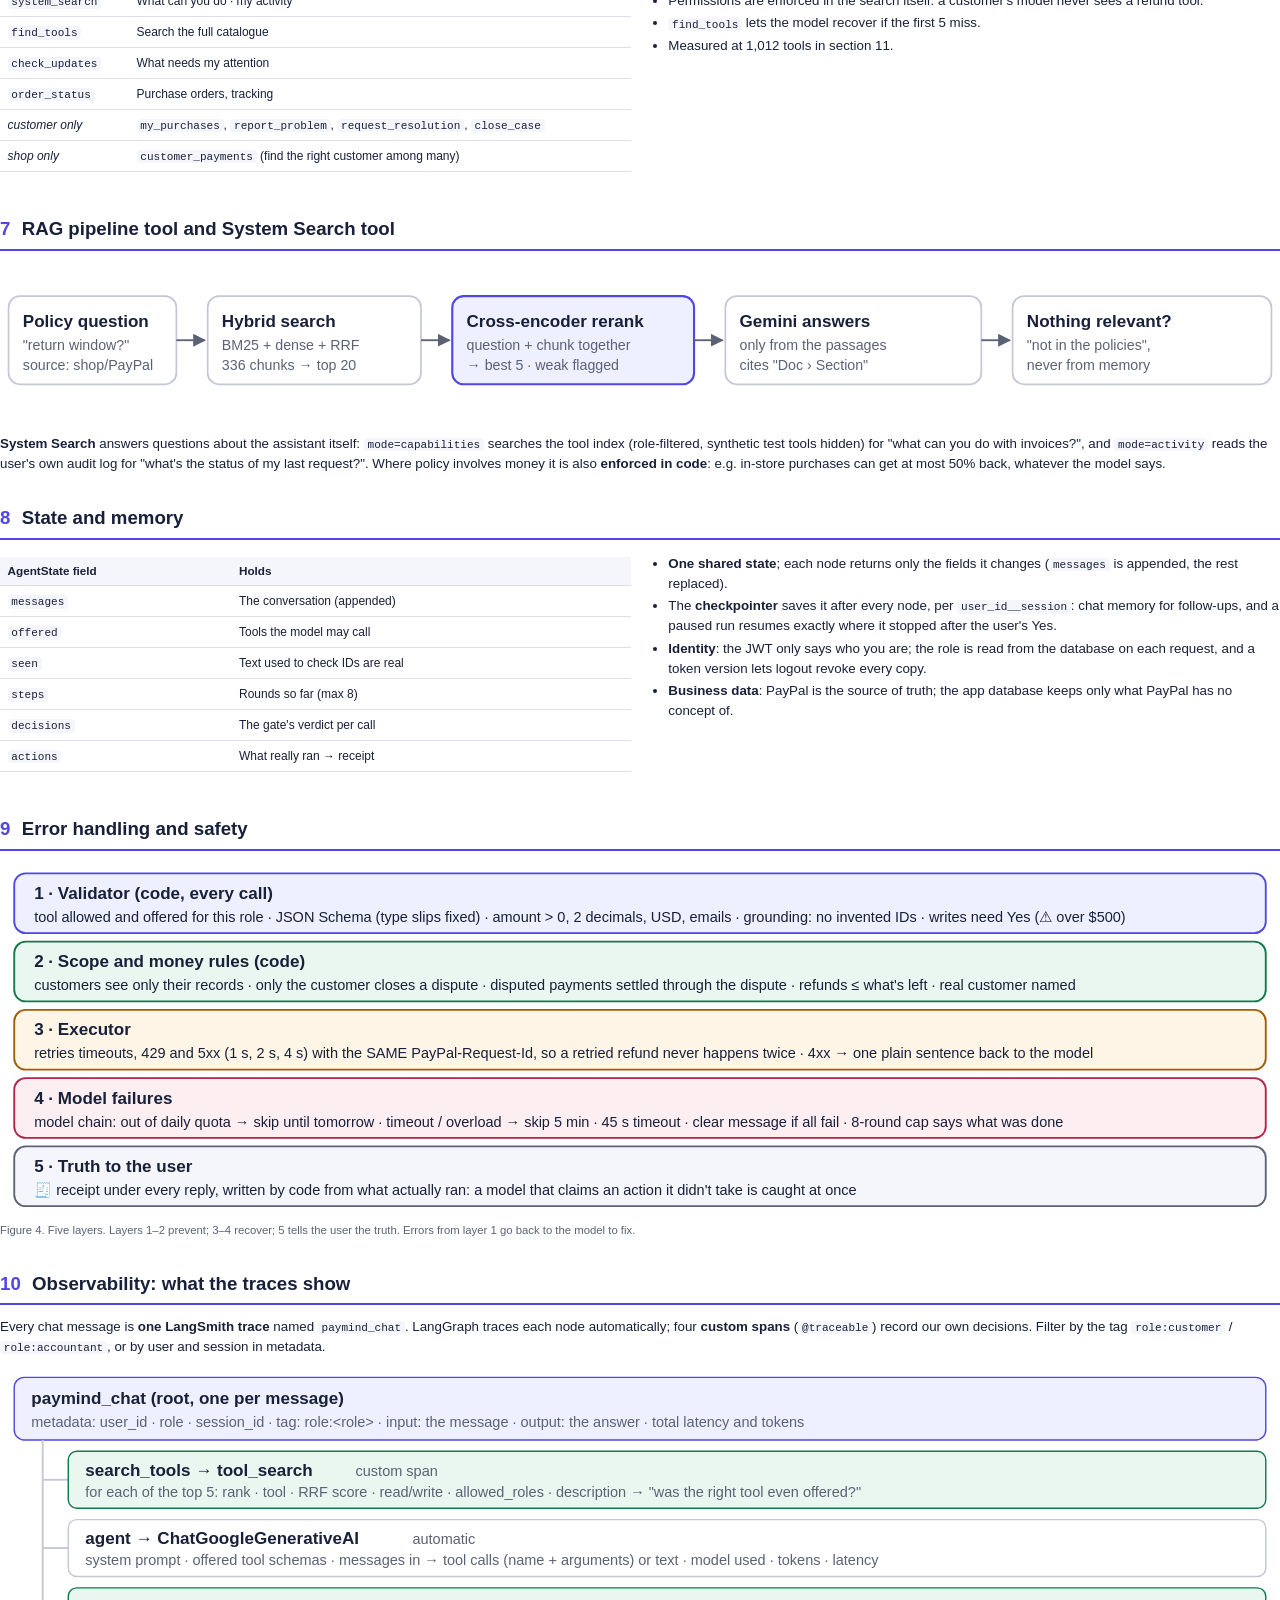
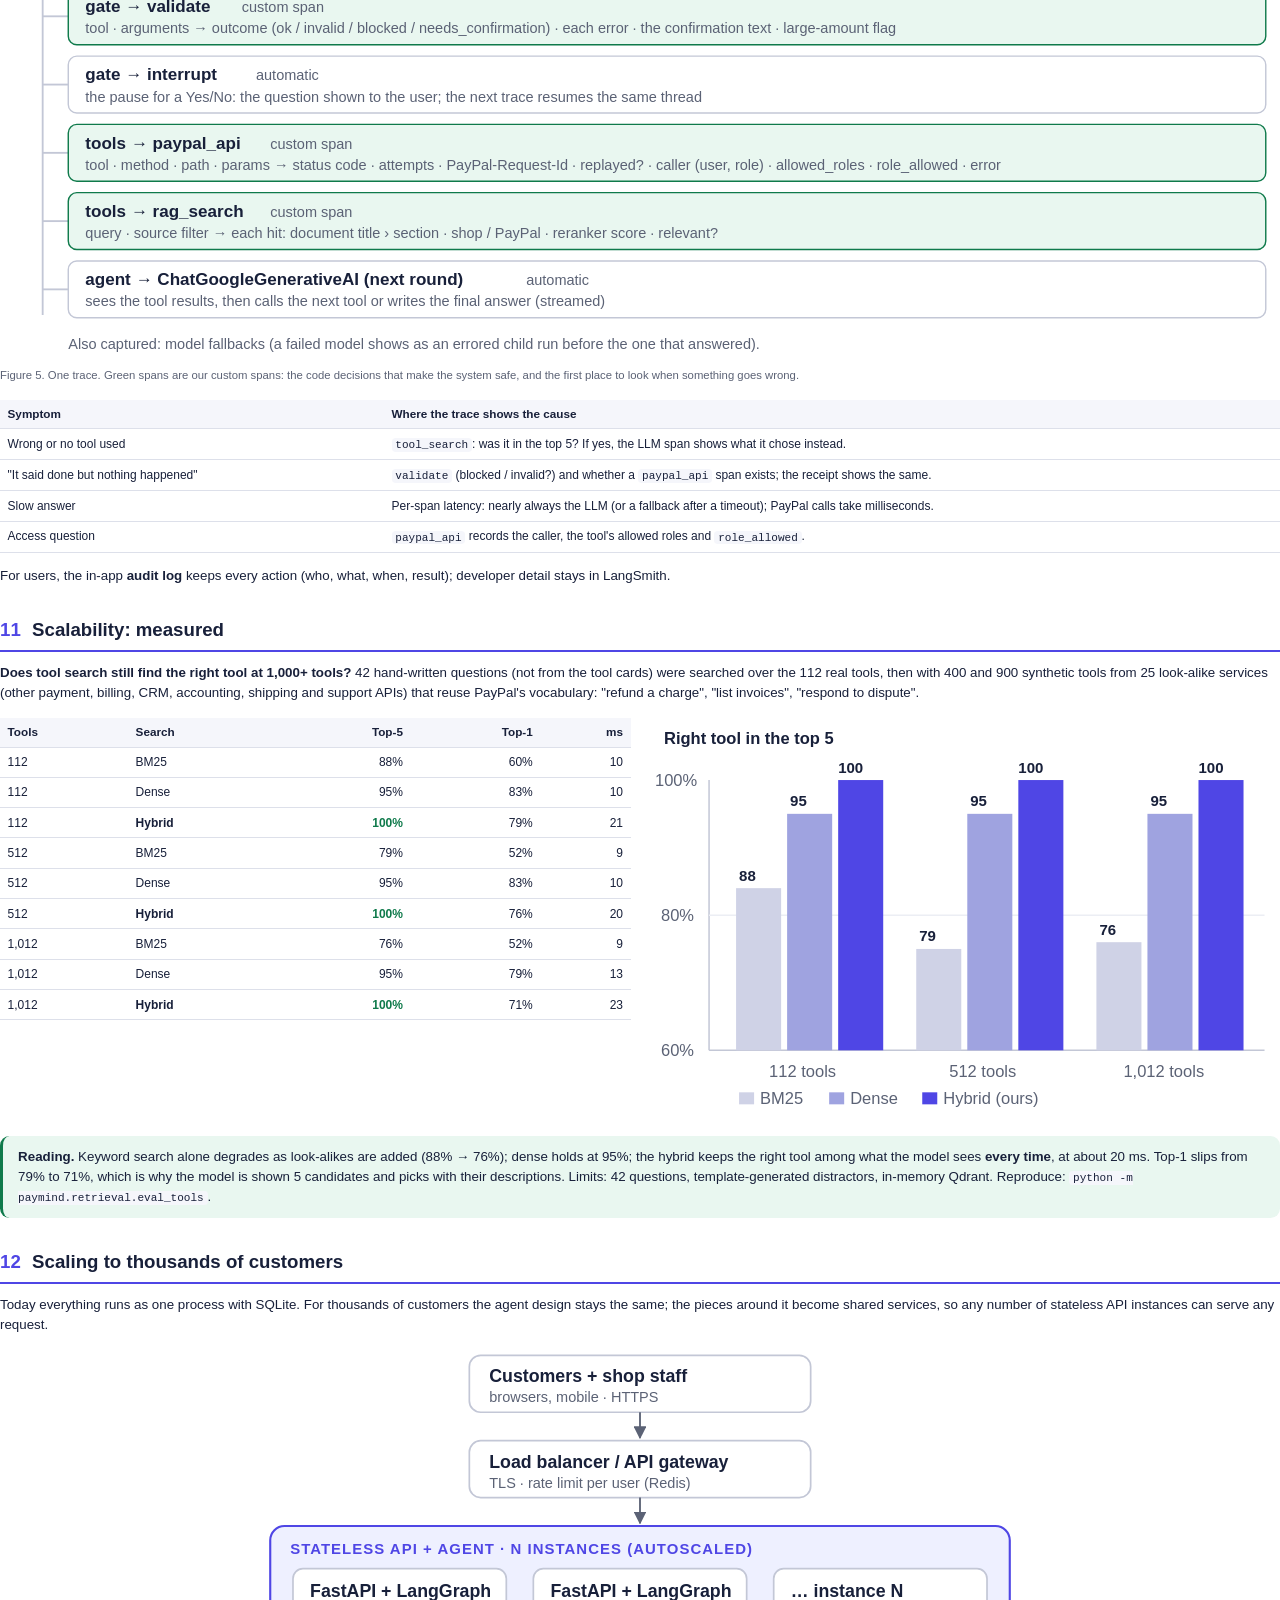
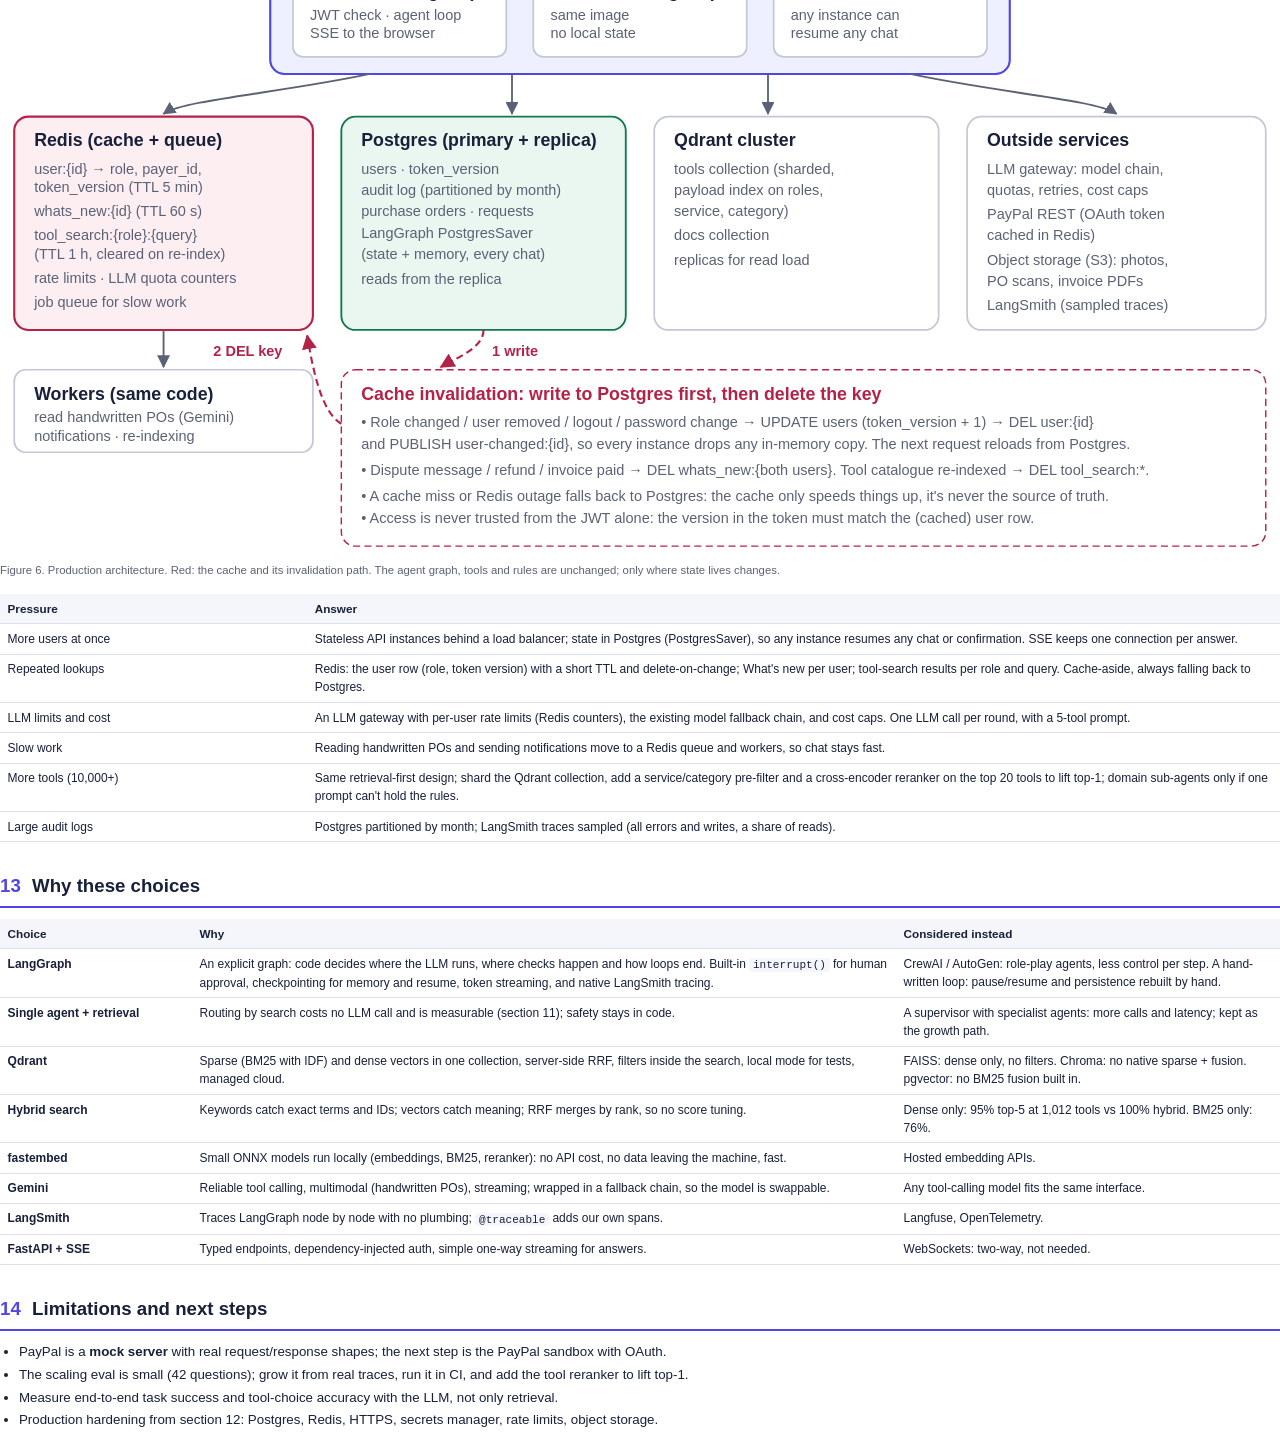
==== commit 7687816d: "No offers, only customers close disputes, accountant chases overdue invoices; new design doc - The s" ====
--- a/docs/design.html
+++ b/docs/design.html
@@ -4,212 +4,408 @@
 <meta charset="utf-8">
 <title>PayMind Design</title>
 <style>
-  @page { size: A4; margin: 16mm 15mm 16mm 15mm; }
-  :root { --ink: #1b1e2e; --muted: #5d6275; --line: #d9dce6; --soft: #f4f5fa; --accent: #5b5bd6; --accent-soft: #ecebfd; --ok: #1a7f4b; --warn: #b4540a; }
+  @page { size: A4; margin: 15mm 14mm 15mm 14mm; }
+  :root { --ink:#18203a; --muted:#5b6275; --line:#dde0ea; --soft:#f5f6fb; --accent:#4f46e5; --accent-soft:#eef0ff; --green:#0f7a4b; --green-soft:#e9f7f0; --amber:#a15c07; --amber-soft:#fff5e6; --rose:#b42347; --rose-soft:#fdeef2; }
   * { box-sizing: border-box; }
-  body { font-family: -apple-system, "Segoe UI", Helvetica, Arial, sans-serif; color: var(--ink); font-size: 10.2pt; line-height: 1.45; margin: 0; }
-  h1 { font-size: 22pt; margin: 0 0 2mm; letter-spacing: -0.01em; }
-  h2 { font-size: 13.5pt; margin: 7mm 0 2.5mm; padding-bottom: 1.2mm; border-bottom: 2px solid var(--accent); break-after: avoid; }
+  body { font-family: -apple-system, "Segoe UI", Helvetica, Arial, sans-serif; color: var(--ink); font-size: 10pt; line-height: 1.5; margin: 0; }
+  h1 { font-size: 26pt; line-height: 1.15; margin: 0 0 2mm; letter-spacing: -0.02em; }
+  h2 { font-size: 14pt; margin: 0 0 3mm; padding: 2mm 0 1.5mm; border-bottom: 2px solid var(--accent); break-after: avoid; display: flex; gap: 3mm; align-items: baseline; }
+  h2 .n { color: var(--accent); font-weight: 800; }
   h3 { font-size: 11pt; margin: 4mm 0 1.5mm; break-after: avoid; }
-  p { margin: 0 0 2.2mm; }
-  ul { margin: 0 0 2.5mm; padding-left: 5mm; }
-  li { margin: 0.6mm 0; }
-  .sub { color: var(--muted); font-size: 10.5pt; margin-bottom: 4mm; }
-  .meta { display: flex; gap: 6mm; flex-wrap: wrap; font-size: 9pt; color: var(--muted); margin-bottom: 5mm; }
-  .meta b { color: var(--ink); }
-  table { width: 100%; border-collapse: collapse; margin: 1.5mm 0 3mm; font-size: 9.2pt; break-inside: avoid; }
-  th, td { text-align: left; padding: 1.6mm 2mm; border-bottom: 1px solid var(--line); vertical-align: top; }
-  th { background: var(--soft); font-weight: 600; }
+  p { margin: 0 0 2.4mm; }
+  ul { margin: 0 0 2.5mm; padding-left: 5mm; } li { margin: 0.7mm 0; }
+  section { margin-bottom: 6mm; }
+  .page { break-before: page; }
+  .lead { font-size: 11.5pt; color: var(--muted); margin: 0 0 5mm; }
+  .kpis { display: grid; grid-template-columns: repeat(4, 1fr); gap: 3mm; margin: 5mm 0; }
+  .kpi { border: 1px solid var(--line); border-radius: 3mm; padding: 3mm 3.5mm; background: #fff; }
+  .kpi b { display: block; font-size: 17pt; color: var(--accent); line-height: 1.1; }
+  .kpi span { font-size: 8.6pt; color: var(--muted); }
+  table { width: 100%; border-collapse: collapse; margin: 1.5mm 0 3.5mm; font-size: 9pt; break-inside: auto; }
+  tr { break-inside: avoid; }
+  th, td { text-align: left; padding: 1.5mm 2mm; border-bottom: 1px solid var(--line); vertical-align: top; }
+  th { background: var(--soft); font-weight: 650; font-size: 8.8pt; }
+  td.layer { font-weight: 650; white-space: nowrap; color: var(--accent); }
   td.num, th.num { text-align: right; white-space: nowrap; }
-  code { font-family: "SF Mono", Menlo, Consolas, monospace; font-size: 8.6pt; background: var(--soft); padding: 0.2mm 1mm; border-radius: 1mm; }
-  .box { border: 1px solid var(--line); background: var(--soft); border-radius: 2mm; padding: 2.5mm 3.5mm; margin: 2mm 0 3mm; break-inside: avoid; }
-  .key { border-left: 3px solid var(--accent); background: var(--accent-soft); }
-  .fig { margin: 2mm 0 3mm; break-inside: avoid; }
+  code { font-family: "SF Mono", Menlo, Consolas, monospace; font-size: 8.3pt; background: var(--soft); padding: 0.2mm 1mm; border-radius: 1mm; }
+  .box { border-radius: 2.5mm; padding: 3mm 4mm; margin: 2mm 0 3.5mm; break-inside: avoid; }
+  .key { background: var(--accent-soft); border-left: 3px solid var(--accent); }
+  .ok { background: var(--green-soft); border-left: 3px solid var(--green); }
+  .fig { margin: 2mm 0 4mm; break-inside: avoid; }
   .fig svg { width: 100%; height: auto; display: block; }
-  .cap { font-size: 8.6pt; color: var(--muted); margin-top: 1mm; }
+  .cap { font-size: 8.5pt; color: var(--muted); margin-top: 1.2mm; }
   .two { display: grid; grid-template-columns: 1fr 1fr; gap: 5mm; }
-  .page { break-before: page; }
-  .good { color: var(--ok); font-weight: 600; }
+  .tag { display: inline-block; font-size: 7.8pt; font-weight: 700; padding: 0.3mm 1.6mm; border-radius: 1mm; background: var(--soft); color: var(--muted); }
+  .good { color: var(--green); font-weight: 700; }
+  .toc { columns: 2; font-size: 9.5pt; margin: 0 0 4mm; padding-left: 5mm; }
+  .toc li { margin: 0.8mm 0; }
   svg text { font-family: -apple-system, "Segoe UI", Helvetica, Arial, sans-serif; }
 </style>
 </head>
 <body>
 
-<h1>PayMind: a scalable tool-calling agent for PayPal</h1>
-<div class="sub">Design document · Datazoic programming task</div>
-<div class="meta">
-  <span><b>Author</b> Akshayaa D</span>
-  <span><b>Code</b> github.com/akshayaad19/paymind</span>
-  <span><b>Stack</b> LangGraph · Gemini · Qdrant (hybrid search) · FastAPI · LangSmith</span>
+<div style="margin-top:4mm">
+  <span class="tag">DESIGN DOCUMENT · DATAZOIC PROGRAMMING TASK</span>
+  <h1 style="margin-top:3mm">PayMind</h1>
+  <div style="font-size:15pt;font-weight:600;margin-bottom:3mm">A scalable tool-calling agent for PayPal</div>
+  <p class="lead">Users ask in plain English. The agent finds the right PayPal API among many, fills in the parameters,
+  lets <b>code</b> check the call, asks the user before anything changes, runs it, and shows what really happened.
+  Every step is traced in LangSmith.</p>
+  <div style="font-size:9pt;color:var(--muted)">Akshayaa D · github.com/akshayaad19/paymind · September 2026</div>
+</div>
+
+<div class="kpis">
+  <div class="kpi"><b>112</b><span>PayPal APIs as searchable tool cards, from the Postman collection</span></div>
+  <div class="kpi"><b>100%</b><span>right tool in the top 5 at <b>1,012 tools</b> (with 900 look-alike distractors)</span></div>
+  <div class="kpi"><b>~20 ms</b><span>per tool search (hybrid BM25 + dense, RRF)</span></div>
+  <div class="kpi"><b>234</b><span>automated tests, run without any LLM</span></div>
 </div>
 
 <div class="box key">
-  <b>In one paragraph.</b> PayMind turns the PayPal Postman collection into <b>112 searchable tool cards</b> and lets a
-  single LangGraph agent use them from plain English. Instead of giving the model every tool, each message first runs a
-  <b>role-filtered hybrid search</b> (BM25 + dense vectors, merged with RRF) and offers the model only the <b>top 5</b>, plus
-  a few always-available built-ins, including the required <b>RAG pipeline tool</b> and <b>System Search tool</b>. Every
-  call the model proposes goes through <b>code</b> (validation, permissions, confirmation for writes) before it runs, and
-  every step is traced in <b>LangSmith</b>. Measured on 1,012 tools (112 real + 900 deliberately confusing look-alikes),
-  the right tool stays in the top 5 for <b>100% of test questions</b> at about <b>20 ms</b> per search.
-</div>
-
-<h2>1. What the brief asked for, and where it is</h2>
-<table>
-  <tr><th style="width:34%">Requirement</th><th>How PayMind meets it</th></tr>
-  <tr><td>Agentic system over the PayPal Postman collection (50+ APIs)</td><td>112 requests parsed and enriched into tool cards; a mock PayPal server runs them (30 endpoints with real state in SQLite, the rest replay PayPal's example responses).</td></tr>
-  <tr><td>"Send an invoice for $50 to…"</td><td>Agent chains <code>create_draft_invoice</code> → <code>send_invoice</code>; both confirmed by the user; tested live.</td></tr>
-  <tr><td>"Total sales volume last month?"</td><td><code>list_transactions</code> over the date range; the model sums the sales.</td></tr>
-  <tr><td>"Dispute open from user_123?"</td><td><code>list_disputes</code>, then results are filtered to what the caller may see.</td></tr>
-  <tr><td>RAG Pipeline Tool</td><td><code>rag_search</code>: 15 policy documents (shop + PayPal) → 336 chunks → hybrid search + cross-encoder reranker; answers only from the passages, with citations.</td></tr>
-  <tr><td>System Search Tool</td><td><code>system_search</code>: what the assistant can do (searches the tool index) and the user's own recent activity (audit log); <code>find_tools</code> searches the whole catalogue.</td></tr>
-  <tr><td>Scale from 100+ to 1000s of tools</td><td>Retrieval-first tool selection (§4), measured at 112 / 512 / 1,012 tools (§8).</td></tr>
-  <tr><td>Framework choice, observability</td><td>LangGraph, justified in §9; LangSmith traces every node, search, validation and API call (§7).</td></tr>
-  <tr><td>Agent structure, routing, state, scalability, error handling</td><td>§3, §4, §5, §8, §6.</td></tr>
-</table>
-<p>Beyond the brief, the demo is a working <b>seller's portal</b> for one shop: an accountant (Asha) and customers (Rahul,
-Priya) log in (JWT), chat with the agent, handle disputes end to end (messages, photos, refunds, replacements, tracking)
-and purchase orders (including handwritten ones read by Gemini). 231 automated tests run without any LLM.</p>
-
-<h2>2. Architecture</h2>
-<div class="fig">
-<svg viewBox="0 0 900 430" xmlns="http://www.w3.org/2000/svg">
+  <b>The idea in one line.</b> The model never sees every tool: each message runs a <b>role-filtered hybrid search</b>
+  and offers only the <b>top 5</b> tools plus a few built-ins (including the <b>RAG pipeline tool</b> and the
+  <b>System Search tool</b>). The prompt stays the same size whether there are 100 or 10,000 tools, and everything
+  with a right answer (permissions, amounts, IDs, confirmation) is decided by code, not by the model.
+</div>
+
+<h3>Contents</h3>
+<ol class="toc">
+  <li>What the brief asked for</li>
+  <li>Tech stack</li>
+  <li>System architecture</li>
+  <li>Life of one message</li>
+  <li>Agent structure</li>
+  <li>Tool selection and routing</li>
+  <li>RAG pipeline and System Search</li>
+  <li>State and memory</li>
+  <li>Error handling and safety</li>
+  <li>Observability: what the traces show</li>
+  <li>Scalability: measured</li>
+  <li>Scaling to thousands of customers</li>
+  <li>Why these choices</li>
+  <li>Limitations and next steps</li>
+</ol>
+
+<section>
+<h2><span class="n">1</span> What the brief asked for, and where it is</h2>
+<table>
+  <tr><th style="width:32%">Requirement</th><th>In PayMind</th><th style="width:9%">Section</th></tr>
+  <tr><td>Agentic system over the PayPal Postman collection (50+ APIs)</td><td>112 requests parsed and enriched into tool cards; a mock PayPal server answers them (30 endpoints with real state in SQLite; the rest replay PayPal's own example responses).</td><td>3, 6</td></tr>
+  <tr><td>"Send an invoice for $50 to…"</td><td><code>create_draft_invoice</code> → <code>send_invoice</code>, each confirmed by the user.</td><td>4, 5</td></tr>
+  <tr><td>"Total sales volume last month?"</td><td><code>list_transactions</code> for the date range; the model adds up the sales.</td><td>6</td></tr>
+  <tr><td>"Is there a dispute open from user_123?"</td><td><code>list_disputes</code>; results filtered to what the caller may see.</td><td>6, 9</td></tr>
+  <tr><td>RAG Pipeline Tool</td><td><code>rag_search</code> over 15 policy documents → 336 chunks → hybrid search + cross-encoder reranker; answers only from passages, with citations.</td><td>7</td></tr>
+  <tr><td>System Search Tool</td><td><code>system_search</code> (capabilities + the user's own activity) and <code>find_tools</code> (whole catalogue).</td><td>7</td></tr>
+  <tr><td>Scale from 100+ to 1000s of tools</td><td>Retrieval-first tool selection, measured at 112 / 512 / 1,012 tools.</td><td>6, 11</td></tr>
+  <tr><td>Agent structure · routing · state · scalability · error handling</td><td>One LangGraph ReAct agent with code nodes around the LLM.</td><td>5, 6, 8, 9, 12</td></tr>
+  <tr><td>Framework choice · observability</td><td>LangGraph (justified) · LangSmith traces with custom spans.</td><td>10, 13</td></tr>
+</table>
+<p style="font-size:9.3pt;color:var(--muted)">Beyond the brief, the demo is a working seller's portal for one shop: an accountant and customers log in, chat with
+the agent, handle disputes end to end (messages, photos, refund or replacement, shipment tracking; only the customer closes a
+case), chase overdue invoices, and turn handwritten purchase orders into invoices and deliveries.</p>
+</section>
+
+<section class="page">
+<h2><span class="n">2</span> Tech stack</h2>
+<table>
+  <tr><th style="width:15%">Layer</th><th style="width:27%">Technology</th><th>Used for</th></tr>
+  <tr><td class="layer">LLM</td><td>Google <b>Gemini</b> (3.8 Flash, falling back to 3.6 / 3.5 Flash / Flash-Lite) via <code>langchain-google-genai</code></td><td>Choosing and filling tool calls, answers, writing messages; <b>multimodal</b> reading of handwritten purchase orders into a Pydantic form. Also the offline enricher.</td></tr>
+  <tr><td class="layer">Agent</td><td><b>LangGraph</b> <code>StateGraph</code>, <code>interrupt()</code>, <code>stream_mode="messages"</code>; <code>langchain-core</code> messages</td><td>The ReAct loop as 4 nodes, pausing for human approval, streaming the answer token by token.</td></tr>
+  <tr><td class="layer">State</td><td>LangGraph <b>SqliteSaver</b> checkpointer</td><td>Agent state and chat memory per user and session; resume after a Yes/No.</td></tr>
+  <tr><td class="layer">Vector DB</td><td><b>Qdrant Cloud</b> (free tier); in-memory Qdrant for tests and evaluation</td><td>Two collections: <code>tools</code> (112) and <code>docs</code> (336). Sparse + dense vectors, server-side RRF, payload indexes and filters (role).</td></tr>
+  <tr><td class="layer">Embeddings</td><td><b>fastembed</b> (ONNX, local): <code>BAAI/bge-small-en-v1.5</code> (384-d, cosine) and <code>Qdrant/bm25</code> (sparse, IDF)</td><td>Meaning search and keyword search, computed locally: no embedding API cost.</td></tr>
+  <tr><td class="layer">Reranker</td><td>Cross-encoder <code>Xenova/ms-marco-MiniLM-L-12-v2</code> (fastembed)</td><td>Re-orders the top 20 policy chunks by reading question and chunk together.</td></tr>
+  <tr><td class="layer">Ingestion</td><td>Postman collection v2.1 parser (own code) · <code>langchain-text-splitters</code> · <code>trafilatura</code></td><td>API cards from Postman; policy pages fetched as clean Markdown, split by heading then 2,000 characters.</td></tr>
+  <tr><td class="layer">Validation</td><td><b>Pydantic v2</b>, <code>jsonschema</code></td><td>Enricher output, tool parameters (JSON Schema), request bodies, PO extraction.</td></tr>
+  <tr><td class="layer">API</td><td><b>FastAPI</b> + Uvicorn, <b>Server-Sent Events</b></td><td>REST endpoints for the web app; streamed chat answers.</td></tr>
+  <tr><td class="layer">Auth</td><td><b>PyJWT</b> (HS256), <code>hashlib.scrypt</code></td><td>Login tokens with a version (logout revokes copies); salted password hashes; role read from the database on every request.</td></tr>
+  <tr><td class="layer">PayPal calls</td><td><b>httpx</b> executor</td><td>Builds path / query / body from each card, retries with backoff, reuses the <code>PayPal-Request-Id</code> (idempotency).</td></tr>
+  <tr><td class="layer">PayPal (mock)</td><td>FastAPI + <b>SQLite</b></td><td>Real request/response shapes; one transaction per request; idempotency replay; failure injection for tests.</td></tr>
+  <tr><td class="layer">App data</td><td><b>SQLite</b></td><td>Users, audit log, purchase orders, refund/replacement requests, dispute photos, read markers.</td></tr>
+  <tr><td class="layer">Front end</td><td>Plain HTML / CSS / JavaScript</td><td>Chat (streaming reader), account data with customer filter, orders, audit log; light and dark mode.</td></tr>
+  <tr><td class="layer">Documents</td><td><code>fpdf2</code></td><td>Invoice PDFs.</td></tr>
+  <tr><td class="layer">Observability</td><td><b>LangSmith</b> (<code>@traceable</code> spans + LangGraph auto-tracing)</td><td>One trace per message; custom spans for tool search, validation, PayPal calls and RAG (section 10).</td></tr>
+  <tr><td class="layer">Testing</td><td><b>pytest</b>, FastAPI <code>TestClient</code>, <code>httpx.MockTransport</code>, a scripted fake LLM</td><td>234 tests across parser, enricher, index, mock, executor, validator, agent graph, API and RAG, with no LLM calls.</td></tr>
+</table>
+</section>
+
+<section class="page">
+<h2><span class="n">3</span> System architecture</h2>
+<div class="fig">
+<svg id="f1" viewBox="0 0 900 470" xmlns="http://www.w3.org/2000/svg">
   <defs>
-    <marker id="a" viewBox="0 0 10 10" refX="9" refY="5" markerWidth="7" markerHeight="7" orient="auto"><path d="M0,0 L10,5 L0,10 z" fill="#5d6275"/></marker>
-    <style>.b{fill:#fff;stroke:#b9bdd0;stroke-width:1.2;rx:8}.p{fill:#ecebfd;stroke:#5b5bd6;stroke-width:1.4}.s{fill:#f4f5fa;stroke:#b9bdd0}.t{font-size:12.5px;fill:#1b1e2e;font-weight:600}.d{font-size:10.5px;fill:#5d6275}.l{font-size:11px;fill:#5b5bd6;font-weight:700;letter-spacing:.06em}.e{stroke:#5d6275;stroke-width:1.3;fill:none;marker-end:url(#a)}.dash{stroke-dasharray:4 3}</style>
+    <marker id="ar" viewBox="0 0 10 10" refX="9" refY="5" markerWidth="7" markerHeight="7" orient="auto"><path d="M0,0 L10,5 L0,10 z" fill="#5b6275"/></marker>
+    <style>#f1 .bx{fill:#fff;stroke:#c3c7d6;stroke-width:1.2}#f1 .hl{fill:#eef0ff;stroke:#4f46e5;stroke-width:1.5}#f1 .zone{fill:#f5f6fb;stroke:#dde0ea}#f1 .t{font-size:12.5px;fill:#18203a;font-weight:650}#f1 .d{font-size:10.3px;fill:#5b6275}#f1 .z{font-size:10.5px;fill:#4f46e5;font-weight:800;letter-spacing:.07em}#f1 .e{stroke:#5b6275;stroke-width:1.3;fill:none;marker-end:url(#ar)}#f1 .ds{stroke-dasharray:4 3}</style>
   </defs>
-  <!-- offline -->
-  <rect x="10" y="8" width="880" height="140" rx="10" class="s"/>
-  <text x="24" y="28" class="l">OFFLINE · ONCE, WHEN THE API CATALOGUE CHANGES</text>
-  <rect x="24" y="40" width="150" height="46" rx="8" class="b"/><text x="36" y="59" class="t">Postman collection</text><text x="36" y="75" class="d">PayPal, 112 requests</text>
-  <rect x="200" y="40" width="130" height="46" rx="8" class="b"/><text x="212" y="59" class="t">Parser (code)</text><text x="212" y="75" class="d">params, path/query/body</text>
-  <rect x="356" y="40" width="200" height="46" rx="8" class="b"/><text x="368" y="59" class="t">Enricher (Gemini)</text><text x="368" y="75" class="d">description, examples, roles, r/w</text>
-  <rect x="582" y="40" width="130" height="46" rx="8" class="b"/><text x="594" y="59" class="t">tools.json</text><text x="594" y="75" class="d">checked, in git</text>
-  <rect x="738" y="40" width="140" height="46" rx="8" class="p"/><text x="750" y="59" class="t">Qdrant "tools"</text><text x="750" y="75" class="d">BM25 + dense vectors</text>
-  <path d="M174 63 H198" class="e"/><path d="M330 63 H354" class="e"/><path d="M556 63 H580" class="e"/><path d="M712 63 H736" class="e"/>
-  <rect x="24" y="96" width="210" height="44" rx="8" class="b"/><text x="36" y="114" class="t">Policy documents</text><text x="36" y="130" class="d">5 shop + 10 PayPal pages</text>
-  <rect x="260" y="96" width="250" height="44" rx="8" class="b"/><text x="272" y="114" class="t">Split by heading → 2,000 chars</text><text x="272" y="130" class="d">title + section kept with each chunk</text>
-  <rect x="738" y="96" width="140" height="44" rx="8" class="p"/><text x="750" y="114" class="t">Qdrant "docs"</text><text x="750" y="130" class="d">336 chunks</text>
-  <path d="M234 118 H258" class="e"/><path d="M510 118 H736" class="e"/>
-
-  <!-- online -->
-  <rect x="10" y="160" width="880" height="262" rx="10" class="s"/>
-  <text x="24" y="180" class="l">ONLINE · EVERY MESSAGE</text>
-  <rect x="24" y="200" width="118" height="54" rx="8" class="b"/><text x="36" y="222" class="t">Web app</text><text x="36" y="238" class="d">chat, data, orders</text>
-  <rect x="166" y="200" width="138" height="54" rx="8" class="b"/><text x="178" y="222" class="t">FastAPI</text><text x="178" y="238" class="d">JWT · role from DB · SSE</text>
-  <rect x="328" y="192" width="300" height="118" rx="10" class="p"/>
-  <text x="342" y="212" class="t">LangGraph agent</text>
-  <rect x="342" y="222" width="130" height="34" rx="6" class="b"/><text x="352" y="243" class="d">1 search_tools (code)</text>
-  <rect x="484" y="222" width="130" height="34" rx="6" class="b"/><text x="494" y="243" class="d">2 agent (Gemini)</text>
-  <rect x="342" y="266" width="130" height="34" rx="6" class="b"/><text x="352" y="287" class="d">4 tools (code)</text>
-  <rect x="484" y="266" width="130" height="34" rx="6" class="b"/><text x="494" y="287" class="d">3 gate (code)</text>
-  <path d="M472 239 H482" class="e"/><path d="M549 256 V264" class="e"/><path d="M484 283 H474" class="e"/><path d="M407 266 V258" class="e"/>
-  <rect x="652" y="200" width="100" height="54" rx="8" class="b"/><text x="664" y="222" class="t">Executor</text><text x="664" y="238" class="d">retries, idem-key</text>
-  <rect x="776" y="192" width="104" height="70" rx="8" class="b"/><text x="786" y="212" class="t">PayPal REST</text><text x="786" y="228" class="d">mock server</text><text x="786" y="243" class="d">SQLite, stateful</text>
-  <path d="M142 227 H164" class="e"/><path d="M304 227 H326" class="e"/><path d="M628 227 H650" class="e"/><path d="M752 227 H774" class="e"/>
-  <rect x="24" y="330" width="150" height="80" rx="8" class="b"/><text x="36" y="350" class="t">Gemini</text><text x="36" y="366" class="d">model chain: skip models</text><text x="36" y="380" class="d">out of quota / timed out</text><text x="36" y="394" class="d">(45 s timeout)</text>
-  <rect x="192" y="330" width="150" height="80" rx="8" class="b"/><text x="204" y="350" class="t">Qdrant Cloud</text><text x="204" y="366" class="d">tool search (every msg)</text><text x="204" y="380" class="d">rag_search (on demand)</text>
-  <rect x="360" y="330" width="160" height="80" rx="8" class="b"/><text x="372" y="350" class="t">Checkpointer</text><text x="372" y="366" class="d">agent state + chat memory</text><text x="372" y="380" class="d">per user · per session</text><text x="372" y="394" class="d">pause/resume for Yes/No</text>
-  <rect x="538" y="330" width="160" height="80" rx="8" class="b"/><text x="550" y="350" class="t">App database</text><text x="550" y="366" class="d">users (scrypt), audit log,</text><text x="550" y="380" class="d">requests, photos, POs</text>
-  <rect x="716" y="330" width="164" height="80" rx="8" class="b"/><text x="728" y="350" class="t">LangSmith</text><text x="728" y="366" class="d">one trace per message:</text><text x="728" y="380" class="d">search, LLM, validate,</text><text x="728" y="394" class="d">paypal_api, rag_search</text>
-  <path d="M500 310 V328" class="e dash"/><path d="M430 310 V328" class="e dash"/><path d="M560 310 C 560 320, 610 320, 612 328" class="e dash"/><path d="M620 300 C 700 310, 780 312, 798 328" class="e dash"/><path d="M360 300 C 300 316, 272 320, 268 328" class="e dash"/><path d="M340 250 C 220 290, 120 300, 100 328" class="e dash"/>
+  <rect x="8" y="6" width="884" height="138" rx="10" class="zone"/>
+  <text x="22" y="26" class="z">OFFLINE · RUNS ONCE WHEN THE API CATALOGUE CHANGES</text>
+  <rect x="22" y="38" width="150" height="46" rx="8" class="bx"/><text x="34" y="57" class="t">Postman collection</text><text x="34" y="73" class="d">PayPal · 112 requests</text>
+  <rect x="196" y="38" width="138" height="46" rx="8" class="bx"/><text x="208" y="57" class="t">Parser · code</text><text x="208" y="73" class="d">params → path/query/body</text>
+  <rect x="358" y="38" width="196" height="46" rx="8" class="bx"/><text x="370" y="57" class="t">Enricher · Gemini</text><text x="370" y="73" class="d">description · 4 questions · roles · r/w</text>
+  <rect x="578" y="38" width="138" height="46" rx="8" class="bx"/><text x="590" y="57" class="t">tools.json</text><text x="590" y="73" class="d">validated · in git</text>
+  <rect x="740" y="38" width="140" height="46" rx="8" class="hl"/><text x="752" y="57" class="t">Qdrant · tools</text><text x="752" y="73" class="d">BM25 + dense</text>
+  <path d="M172 61 H194" class="e"/><path d="M334 61 H356" class="e"/><path d="M554 61 H576" class="e"/><path d="M716 61 H738" class="e"/>
+  <rect x="22" y="92" width="210" height="44" rx="8" class="bx"/><text x="34" y="110" class="t">Policy documents</text><text x="34" y="126" class="d">5 shop + 10 PayPal pages</text>
+  <rect x="256" y="92" width="298" height="44" rx="8" class="bx"/><text x="268" y="110" class="t">Split by heading → 2,000 chars, 200 overlap</text><text x="268" y="126" class="d">"title › section" kept with every chunk</text>
+  <rect x="740" y="92" width="140" height="44" rx="8" class="hl"/><text x="752" y="110" class="t">Qdrant · docs</text><text x="752" y="126" class="d">336 chunks</text>
+  <path d="M232 114 H254" class="e"/><path d="M554 114 H738" class="e"/>
+  <rect x="8" y="156" width="884" height="306" rx="10" class="zone"/>
+  <text x="22" y="176" class="z">ONLINE · EVERY MESSAGE</text>
+  <rect x="22" y="196" width="118" height="58" rx="8" class="bx"/><text x="34" y="218" class="t">Web app</text><text x="34" y="234" class="d">chat · data</text><text x="34" y="247" class="d">orders · audit</text>
+  <rect x="162" y="196" width="142" height="58" rx="8" class="bx"/><text x="174" y="218" class="t">FastAPI</text><text x="174" y="234" class="d">JWT · role from DB</text><text x="174" y="247" class="d">SSE streaming</text>
+  <rect x="326" y="188" width="300" height="124" rx="10" class="hl"/>
+  <text x="340" y="208" class="t">LangGraph agent</text>
+  <rect x="340" y="218" width="130" height="36" rx="6" class="bx"/><text x="350" y="240" class="d">① search_tools · code</text>
+  <rect x="482" y="218" width="130" height="36" rx="6" class="bx"/><text x="492" y="240" class="d">② agent · Gemini</text>
+  <rect x="482" y="264" width="130" height="36" rx="6" class="bx"/><text x="492" y="286" class="d">③ gate · code</text>
+  <rect x="340" y="264" width="130" height="36" rx="6" class="bx"/><text x="350" y="286" class="d">④ tools · code</text>
+  <path d="M470 236 H480" class="e"/><path d="M547 254 V262" class="e"/><path d="M482 282 H472" class="e"/><path d="M405 264 V256" class="e"/>
+  <rect x="648" y="196" width="104" height="58" rx="8" class="bx"/><text x="660" y="218" class="t">Executor</text><text x="660" y="234" class="d">retries · backoff</text><text x="660" y="247" class="d">idempotency key</text>
+  <rect x="774" y="188" width="106" height="74" rx="8" class="bx"/><text x="786" y="209" class="t">PayPal REST</text><text x="786" y="225" class="d">mock server</text><text x="786" y="239" class="d">SQLite · stateful</text><text x="786" y="253" class="d">(sandbox-ready)</text>
+  <path d="M140 225 H160" class="e"/><path d="M304 225 H324" class="e"/><path d="M626 225 H646" class="e"/><path d="M752 225 H772" class="e"/>
+  <rect x="22" y="340" width="158" height="112" rx="8" class="bx"/><text x="34" y="360" class="t">Gemini</text><text x="34" y="377" class="d">tool calling · streaming</text><text x="34" y="391" class="d">model chain: skip models</text><text x="34" y="405" class="d">out of quota (a day) or</text><text x="34" y="419" class="d">timed out (5 min)</text><text x="34" y="433" class="d">45 s timeout per call</text>
+  <rect x="196" y="340" width="158" height="112" rx="8" class="bx"/><text x="208" y="360" class="t">Qdrant Cloud</text><text x="208" y="377" class="d">tools: every message</text><text x="208" y="391" class="d">docs: rag_search</text><text x="208" y="405" class="d">role = payload filter</text>
+  <rect x="370" y="340" width="158" height="112" rx="8" class="bx"/><text x="382" y="360" class="t">Checkpointer</text><text x="382" y="377" class="d">state after every node</text><text x="382" y="391" class="d">per user · per session</text><text x="382" y="405" class="d">pause / resume Yes-No</text>
+  <rect x="544" y="340" width="158" height="112" rx="8" class="bx"/><text x="556" y="360" class="t">App database</text><text x="556" y="377" class="d">users (scrypt)</text><text x="556" y="391" class="d">audit log · requests</text><text x="556" y="405" class="d">photos · purchase orders</text>
+  <rect x="718" y="340" width="162" height="112" rx="8" class="bx"/><text x="730" y="360" class="t">LangSmith</text><text x="730" y="377" class="d">one trace per message</text><text x="730" y="391" class="d">tool_search · LLM calls</text><text x="730" y="405" class="d">validate · paypal_api</text><text x="730" y="419" class="d">rag_search</text>
+  <path d="M530 312 C 460 330, 140 320, 100 338" class="e ds"/><path d="M405 312 C 380 326, 300 326, 276 338" class="e ds"/><path d="M450 312 V338" class="e ds"/><path d="M570 312 C 600 326, 620 330, 622 338" class="e ds"/><path d="M620 300 C 720 314, 790 318, 798 338" class="e ds"/>
 </svg>
 <div class="cap">Figure 1. Offline, the Postman collection becomes validated, searchable tool cards (the enricher's output is schema-checked and every example call is dry-run against the mock). Online, only code talks to PayPal: the model proposes, the gate checks, the executor runs.</div>
 </div>
-
-<h2 class="page">3. Agent structure</h2>
-<p>One <b>ReAct</b> agent (reason → act → observe, repeated) built as a LangGraph state machine. Only one of the four nodes
-is an LLM; everything that has a single right answer is code.</p>
-<div class="fig">
-<svg viewBox="0 0 900 190" xmlns="http://www.w3.org/2000/svg">
-  <defs><marker id="b" viewBox="0 0 10 10" refX="9" refY="5" markerWidth="7" markerHeight="7" orient="auto"><path d="M0,0 L10,5 L0,10 z" fill="#5d6275"/></marker>
-  <style>.n{fill:#fff;stroke:#b9bdd0;stroke-width:1.2}.m{fill:#ecebfd;stroke:#5b5bd6;stroke-width:1.4}.t{font-size:13px;font-weight:600;fill:#1b1e2e}.d{font-size:10.5px;fill:#5d6275}.e{stroke:#5d6275;stroke-width:1.3;fill:none;marker-end:url(#b)}</style></defs>
-  <circle cx="30" cy="70" r="12" fill="#1b1e2e"/><text x="16" y="100" class="d">message</text>
-  <rect x="62" y="40" width="170" height="60" rx="9" class="n"/><text x="74" y="63" class="t">search_tools</text><text x="74" y="80" class="d">role-filtered hybrid search</text><text x="74" y="93" class="d">→ top 5 tools + built-ins</text>
-  <rect x="270" y="40" width="170" height="60" rx="9" class="m"/><text x="282" y="63" class="t">agent (Gemini)</text><text x="282" y="80" class="d">answer, or call tools</text><text x="282" y="93" class="d">(parallel when independent)</text>
-  <rect x="490" y="40" width="190" height="60" rx="9" class="n"/><text x="502" y="63" class="t">gate</text><text x="502" y="80" class="d">validate · customer scope</text><text x="502" y="93" class="d">⏸ ask Yes/No for writes</text>
-  <rect x="490" y="120" width="190" height="60" rx="9" class="n"/><text x="502" y="143" class="t">tools</text><text x="502" y="160" class="d">call PayPal · filter results</text><text x="502" y="173" class="d">audit log · record for receipt</text>
-  <rect x="720" y="40" width="165" height="60" rx="9" class="n"/><text x="732" y="63" class="t">answer + receipt</text><text x="732" y="80" class="d">streamed to the page;</text><text x="732" y="93" class="d">receipt written by code</text>
-  <path d="M42 70 H60" class="e"/><path d="M232 70 H268" class="e"/><path d="M440 70 H488" class="e"/><text x="448" y="62" class="d">tool calls</text>
-  <path d="M585 100 V118" class="e"/><path d="M490 150 C 380 150, 355 130, 355 102" class="e"/><text x="232" y="150" class="d">results back · max 8 rounds</text>
-  <path d="M440 50 C 560 10, 660 10, 718 52" class="e"/><text x="560" y="20" class="d">no tool call</text>
-</svg>
-<div class="cap">Figure 2. The loop. The model sees only the tools it was offered; nothing it asks for runs without passing the gate.</div>
-</div>
-<table>
-  <tr><th style="width:18%">Node</th><th style="width:12%">LLM?</th><th>Responsibility</th></tr>
-  <tr><td>search_tools</td><td>No</td><td>Picks the tools for this message (§4). Short follow-ups ("refund the first one") are searched together with the previous message.</td></tr>
-  <tr><td>agent</td><td>Yes</td><td>Decides the next step from the conversation, tool results and errors. Can run independent calls in parallel, or chain dependent ones (list → details → refund).</td></tr>
-  <tr><td>gate</td><td>No</td><td>Validates every proposed call (§6); for writes, pauses the graph with <code>interrupt()</code> and asks the user. Changes nothing, so a resumed run never repeats an action.</td></tr>
-  <tr><td>tools</td><td>No</td><td>Executes only approved calls, filters list results to the caller's own records, writes the audit log, and records what really happened.</td></tr>
-</table>
-<p><b>Why one agent and not several?</b> Tool search already does the routing a supervisor agent would do, for one LLM call
-fewer per message. Safety checks stay in deterministic code, which a second "validator" LLM could not guarantee. The graph
-is modular, so domain sub-agents (disputes, invoicing, reporting) can be added as sub-graphs if the catalogue outgrows a
-single prompt (§8).</p>
-
-<h2>4. Tool selection and routing</h2>
+<table>
+  <tr><th style="width:22%">Component</th><th>Responsibility</th></tr>
+  <tr><td>Parser + enricher</td><td>Turn each Postman request into a card: name, method, path, parameters (with where each goes), then add a plain description, 4 example questions, allowed roles, read/write, required fields and a validated example call.</td></tr>
+  <tr><td>Tool registry</td><td><code>tools.json</code>: the single source of truth for what a tool is, who may use it and how to call it. Loaded into memory at start.</td></tr>
+  <tr><td>FastAPI app</td><td>Login, streaming chat, account data, disputes, purchase orders, invoices. Every endpoint checks the role on the server.</td></tr>
+  <tr><td>LangGraph agent</td><td>The loop in section 5. Only node ② is an LLM.</td></tr>
+  <tr><td>Executor</td><td>The only thing that calls PayPal: builds the HTTP request from the card, retries safely, returns one plain sentence on errors.</td></tr>
+</table>
+</section>
+
+<section class="page">
+<h2><span class="n">4</span> Life of one message</h2>
+<p>"<i>Send an invoice for $50 to john@x.com</i>", from the accountant:</p>
+<div class="fig">
+<svg id="f2" viewBox="0 0 900 470" xmlns="http://www.w3.org/2000/svg">
+  <defs><marker id="sq" viewBox="0 0 10 10" refX="9" refY="5" markerWidth="6" markerHeight="6" orient="auto"><path d="M0,0 L10,5 L0,10 z" fill="#18203a"/></marker>
+  <style>#f2 .hd{fill:#eef0ff;stroke:#4f46e5}#f2 .ht{font-size:11.5px;font-weight:700;fill:#18203a}#f2 .ln{stroke:#c3c7d6;stroke-dasharray:3 4}#f2 .m{stroke:#18203a;stroke-width:1.2;marker-end:url(#sq)}#f2 .mt{font-size:10px;fill:#18203a}#f2 .mn{font-size:10px;fill:#4f46e5;font-weight:700}#f2 .nt{fill:#fff5e6;stroke:#e3b567}</style></defs>
+  <rect x="10" y="8" width="100" height="30" rx="6" class="hd"/><text x="42" y="28" class="ht">User</text>
+  <rect x="140" y="8" width="100" height="30" rx="6" class="hd"/><text x="164" y="28" class="ht">FastAPI</text>
+  <rect x="270" y="8" width="120" height="30" rx="6" class="hd"/><text x="286" y="28" class="ht">search_tools</text>
+  <rect x="420" y="8" width="100" height="30" rx="6" class="hd"/><text x="446" y="28" class="ht">Gemini</text>
+  <rect x="550" y="8" width="100" height="30" rx="6" class="hd"/><text x="586" y="28" class="ht">gate</text>
+  <rect x="680" y="8" width="100" height="30" rx="6" class="hd"/><text x="700" y="28" class="ht">tools/exec</text>
+  <rect x="800" y="8" width="90" height="30" rx="6" class="hd"/><text x="824" y="28" class="ht">PayPal</text>
+  <line x1="60" y1="38" x2="60" y2="462" class="ln"/><line x1="190" y1="38" x2="190" y2="462" class="ln"/><line x1="330" y1="38" x2="330" y2="462" class="ln"/><line x1="470" y1="38" x2="470" y2="462" class="ln"/><line x1="600" y1="38" x2="600" y2="462" class="ln"/><line x1="730" y1="38" x2="730" y2="462" class="ln"/><line x1="845" y1="38" x2="845" y2="462" class="ln"/>
+  <path d="M60 60 H188" class="m"/><text x="66" y="55" class="mt"><tspan class="mn">1</tspan> message + JWT</text>
+  <path d="M190 84 H328" class="m"/><text x="196" y="79" class="mt"><tspan class="mn">2</tspan> user + role (from DB)</text>
+  <path d="M330 108 H468" class="m"/><text x="336" y="103" class="mt"><tspan class="mn">3</tspan> top 5 tools + built-ins</text>
+  <path d="M470 132 H598" class="m"/><text x="476" y="127" class="mt"><tspan class="mn">4</tspan> create_draft_invoice{…}</text>
+  <path d="M600 156 H62" class="m"/><text x="300" y="151" class="mt"><tspan class="mn">5</tspan> validated → ⏸ "Create draft invoice for 50.00 USD to john@x.com?"</text>
+  <path d="M60 180 H598" class="m"/><text x="250" y="175" class="mt"><tspan class="mn">6</tspan> Yes (resumes the paused run)</text>
+  <path d="M600 204 H728" class="m"/><text x="606" y="199" class="mt"><tspan class="mn">7</tspan> approved</text>
+  <path d="M730 228 H843" class="m"/><text x="736" y="223" class="mt"><tspan class="mn">8</tspan> POST + Request-Id</text>
+  <path d="M845 252 H732" class="m"/><text x="752" y="247" class="mt">201 INV2-…</text>
+  <path d="M730 276 H472" class="m"/><text x="560" y="271" class="mt"><tspan class="mn">9</tspan> result (compacted)</text>
+  <path d="M470 300 H598" class="m"/><text x="476" y="295" class="mt"><tspan class="mn">10</tspan> send_invoice{INV2-…}</text>
+  <path d="M600 324 H62" class="m"/><text x="300" y="319" class="mt"><tspan class="mn">11</tspan> ⏸ "Send invoice INV2-…?" → Yes → runs like 7–9</text>
+  <path d="M470 348 H62" class="m"/><text x="130" y="343" class="mt"><tspan class="mn">12</tspan> answer streamed word by word + 🧾 receipt (written by code)</text>
+  <rect x="96" y="380" width="700" height="62" rx="6" class="nt"/>
+  <text x="108" y="400" class="mt">Every arrow above is a span in the LangSmith trace. Nothing reaches PayPal without steps 5–7; the same</text>
+  <text x="108" y="415" class="mt">Request-Id is reused on retries, so a timeout can't create two invoices. If the model had skipped step 10</text>
+  <text x="108" y="430" class="mt">but claimed "sent", the receipt would still say only "✅ Done: Create draft invoice".</text>
+</svg>
+<div class="cap">Figure 2. The two writes each pause the graph for the user's approval; the run resumes from the saved state in a new HTTP request.</div>
+</div>
+</section>
+
+<section>
+<h2><span class="n">5</span> Agent structure</h2>
+<p>One <b>ReAct</b> agent (reason → act → observe, repeated) as a LangGraph state machine. The loop runs as many rounds as the
+question needs (0 for "what can you do?", 3 for "refund Rahul's disputed payment"), capped at 8.</p>
+<div class="fig">
+<svg id="f3" viewBox="0 0 900 190" xmlns="http://www.w3.org/2000/svg">
+  <defs><marker id="b2" viewBox="0 0 10 10" refX="9" refY="5" markerWidth="7" markerHeight="7" orient="auto"><path d="M0,0 L10,5 L0,10 z" fill="#5b6275"/></marker>
+  <style>#f3 .n{fill:#fff;stroke:#c3c7d6;stroke-width:1.2}#f3 .m{fill:#eef0ff;stroke:#4f46e5;stroke-width:1.5}#f3 .t{font-size:13px;font-weight:650;fill:#18203a}#f3 .d{font-size:10.3px;fill:#5b6275}#f3 .e{stroke:#5b6275;stroke-width:1.3;fill:none;marker-end:url(#b2)}</style></defs>
+  <circle cx="28" cy="70" r="12" fill="#18203a"/><text x="10" y="100" class="d">message</text>
+  <rect x="60" y="40" width="172" height="60" rx="9" class="n"/><text x="72" y="63" class="t">search_tools</text><text x="72" y="80" class="d">role-filtered hybrid search</text><text x="72" y="93" class="d">→ top 5 + built-ins</text>
+  <rect x="270" y="40" width="172" height="60" rx="9" class="m"/><text x="282" y="63" class="t">agent · Gemini</text><text x="282" y="80" class="d">answer, or call tools</text><text x="282" y="93" class="d">(parallel if independent)</text>
+  <rect x="492" y="40" width="190" height="60" rx="9" class="n"/><text x="504" y="63" class="t">gate</text><text x="504" y="80" class="d">validate · scope · money rules</text><text x="504" y="93" class="d">⏸ ask Yes/No for writes</text>
+  <rect x="492" y="122" width="190" height="60" rx="9" class="n"/><text x="504" y="145" class="t">tools</text><text x="504" y="162" class="d">run · filter · audit log</text><text x="504" y="175" class="d">record for the receipt</text>
+  <rect x="722" y="40" width="165" height="60" rx="9" class="n"/><text x="734" y="63" class="t">answer + receipt</text><text x="734" y="80" class="d">streamed (SSE)</text><text x="734" y="93" class="d">receipt from code</text>
+  <path d="M40 70 H58" class="e"/><path d="M232 70 H268" class="e"/><path d="M442 70 H490" class="e"/><text x="450" y="62" class="d">tool calls</text>
+  <path d="M587 100 V120" class="e"/><path d="M492 152 C 380 152, 356 132, 356 102" class="e"/><text x="236" y="152" class="d">results back · max 8 rounds</text>
+  <path d="M442 50 C 560 8, 662 8, 720 52" class="e"/><text x="562" y="18" class="d">no tool call</text>
+</svg>
+</div>
+<table>
+  <tr><th style="width:16%">Node</th><th style="width:9%">LLM?</th><th>Job</th></tr>
+  <tr><td>search_tools</td><td>No</td><td>Picks this message's tools (section 6). Short follow-ups ("refund the first one") are searched with the previous message.</td></tr>
+  <tr><td>agent</td><td><b>Yes</b></td><td>Reads the conversation, tool results and errors; calls tools (chaining dependent ones, e.g. list → details → refund) or answers.</td></tr>
+  <tr><td>gate</td><td>No</td><td>Checks every proposed call (section 9); for writes, pauses with <code>interrupt()</code>. Changes no data, so a resumed run never repeats an action.</td></tr>
+  <tr><td>tools</td><td>No</td><td>Runs approved calls, filters list results to the caller's own records, writes the audit log, records what really ran.</td></tr>
+</table>
+<div class="box key"><b>Why one agent, not several?</b> Tool search already does the routing a supervisor would do, for one LLM call
+fewer per message, and safety stays in deterministic code rather than a second "validator" LLM. Domain sub-agents can be added as
+LangGraph sub-graphs if one prompt can no longer hold the rules (section 12).</div>
+</section>
+
+<section class="page">
+<h2><span class="n">6</span> Tool selection and routing</h2>
+<div class="fig">
+<svg id="f4" viewBox="0 0 900 200" xmlns="http://www.w3.org/2000/svg">
+  <defs><marker id="b3" viewBox="0 0 10 10" refX="9" refY="5" markerWidth="7" markerHeight="7" orient="auto"><path d="M0,0 L10,5 L0,10 z" fill="#5b6275"/></marker>
+  <style>#f4 .n{fill:#fff;stroke:#c3c7d6;stroke-width:1.2}#f4 .m{fill:#eef0ff;stroke:#4f46e5;stroke-width:1.5}#f4 .g{fill:#e9f7f0;stroke:#0f7a4b;stroke-width:1.3}#f4 .t{font-size:12.5px;font-weight:650;fill:#18203a}#f4 .d{font-size:10.3px;fill:#5b6275}#f4 .e{stroke:#5b6275;stroke-width:1.3;fill:none;marker-end:url(#b3)}</style></defs>
+  <rect x="10" y="70" width="150" height="58" rx="8" class="n"/><text x="22" y="92" class="t">Question</text><text x="22" y="108" class="d">"give the customer</text><text x="22" y="121" class="d">their money back"</text>
+  <rect x="190" y="70" width="140" height="58" rx="8" class="g"/><text x="202" y="92" class="t">Role filter</text><text x="202" y="108" class="d">allowed_roles ∋ role</text><text x="202" y="121" class="d">inside both searches</text>
+  <rect x="362" y="18" width="170" height="58" rx="8" class="n"/><text x="374" y="40" class="t">BM25 (sparse)</text><text x="374" y="56" class="d">exact words, IDs</text><text x="374" y="69" class="d">→ top 20</text>
+  <rect x="362" y="122" width="170" height="58" rx="8" class="n"/><text x="374" y="144" class="t">Dense (bge-small)</text><text x="374" y="160" class="d">"money back" ≈ refund</text><text x="374" y="173" class="d">→ top 20</text>
+  <rect x="564" y="70" width="130" height="58" rx="8" class="m"/><text x="576" y="92" class="t">RRF fusion</text><text x="576" y="108" class="d">Σ 1 / (60 + rank)</text><text x="576" y="121" class="d">→ top 5</text>
+  <rect x="726" y="52" width="164" height="94" rx="8" class="m"/><text x="738" y="74" class="t">Gemini sees</text><text x="738" y="91" class="d">5 searched tools</text><text x="738" y="105" class="d">+ built-ins (role-based)</text><text x="738" y="119" class="d">name · description · schema</text><text x="738" y="133" class="d">required fields · example call</text>
+  <path d="M160 99 H188" class="e"/><path d="M330 90 C 345 60, 350 50, 360 47" class="e"/><path d="M330 108 C 345 138, 350 150, 360 151" class="e"/>
+  <path d="M532 47 C 548 50, 552 80, 562 90" class="e"/><path d="M532 151 C 548 148, 552 118, 562 108" class="e"/><path d="M694 99 H724" class="e"/>
+</svg>
+<div class="cap">Figure 3. Retrieval-first routing. Each card is indexed from its name, category, description and four example questions.</div>
+</div>
 <div class="two">
 <div>
-<p>Every tool card is indexed twice in Qdrant, from its name, category, description and four example questions:</p>
+<h3>Built-in tools (always offered)</h3>
+<table>
+  <tr><th>Tool</th><th>For</th></tr>
+  <tr><td><code>rag_search</code></td><td>Policy questions (RAG tool)</td></tr>
+  <tr><td><code>system_search</code></td><td>What can you do · my activity</td></tr>
+  <tr><td><code>find_tools</code></td><td>Search the full catalogue</td></tr>
+  <tr><td><code>check_updates</code></td><td>What needs my attention</td></tr>
+  <tr><td><code>order_status</code></td><td>Purchase orders, tracking</td></tr>
+  <tr><td><i>customer only</i></td><td><code>my_purchases</code>, <code>report_problem</code>, <code>request_resolution</code>, <code>close_case</code></td></tr>
+  <tr><td><i>shop only</i></td><td><code>customer_payments</code> (find the right customer among many)</td></tr>
+</table>
+</div>
+<div>
+<h3>Why this scales</h3>
 <ul>
-  <li><b>BM25</b> (sparse): exact words and IDs, e.g. "refund", "PP-D-38106".</li>
-  <li><b>Dense</b> (bge-small, 384-d): meaning, e.g. "money back" ≈ refund.</li>
+  <li>The prompt holds 5 tools whatever the catalogue size: cost and accuracy don't degrade as APIs are added.</li>
+  <li>Adding an API = add a card and re-index. No prompt changes, no code changes.</li>
+  <li>Permissions are enforced in the search itself: a customer's model never sees a refund tool.</li>
+  <li><code>find_tools</code> lets the model recover if the first 5 miss.</li>
+  <li>Measured at 1,012 tools in section 11.</li>
 </ul>
-<p>Each returns its top 20; <b>Reciprocal Rank Fusion</b> merges them by rank and the top 5 go to the model. The user's role
-is a <b>payload filter inside both searches</b>, so a customer is never even shown a refund tool.</p>
-</div>
+</div>
+</div>
+</section>
+
+<section>
+<h2><span class="n">7</span> RAG pipeline tool and System Search tool</h2>
+<div class="fig">
+<svg id="f5" viewBox="0 0 900 110" xmlns="http://www.w3.org/2000/svg">
+  <defs><marker id="b4" viewBox="0 0 10 10" refX="9" refY="5" markerWidth="7" markerHeight="7" orient="auto"><path d="M0,0 L10,5 L0,10 z" fill="#5b6275"/></marker>
+  <style>#f5 .n{fill:#fff;stroke:#c3c7d6;stroke-width:1.2}#f5 .m{fill:#eef0ff;stroke:#4f46e5;stroke-width:1.5}#f5 .t{font-size:12px;font-weight:650;fill:#18203a}#f5 .d{font-size:10px;fill:#5b6275}#f5 .e{stroke:#5b6275;stroke-width:1.3;fill:none;marker-end:url(#b4)}</style></defs>
+  <rect x="6" y="24" width="118" height="62" rx="8" class="n"/><text x="16" y="46" class="t">Policy question</text><text x="16" y="62" class="d">"return window?"</text><text x="16" y="76" class="d">source: shop/PayPal</text>
+  <rect x="146" y="24" width="150" height="62" rx="8" class="n"/><text x="156" y="46" class="t">Hybrid search</text><text x="156" y="62" class="d">BM25 + dense + RRF</text><text x="156" y="76" class="d">336 chunks → top 20</text>
+  <rect x="318" y="24" width="170" height="62" rx="8" class="m"/><text x="328" y="46" class="t">Cross-encoder rerank</text><text x="328" y="62" class="d">question + chunk together</text><text x="328" y="76" class="d">→ best 5 · weak flagged</text>
+  <rect x="510" y="24" width="180" height="62" rx="8" class="n"/><text x="520" y="46" class="t">Gemini answers</text><text x="520" y="62" class="d">only from the passages</text><text x="520" y="76" class="d">cites "Doc › Section"</text>
+  <rect x="712" y="24" width="182" height="62" rx="8" class="n"/><text x="722" y="46" class="t">Nothing relevant?</text><text x="722" y="62" class="d">"not in the policies",</text><text x="722" y="76" class="d">never from memory</text>
+  <path d="M124 55 H144" class="e"/><path d="M296 55 H316" class="e"/><path d="M488 55 H508" class="e"/><path d="M690 55 H710" class="e"/>
+</svg>
+</div>
+<p><b>System Search</b> answers questions about the assistant itself: <code>mode=capabilities</code> searches the tool index
+(role-filtered, synthetic test tools hidden) for "what can you do with invoices?", and <code>mode=activity</code> reads the
+user's own audit log for "what's the status of my last request?". Where policy involves money it is also <b>enforced in
+code</b>: e.g. in-store purchases can get at most 50% back, whatever the model says.</p>
+</section>
+
+<section class="page">
+<h2><span class="n">8</span> State and memory</h2>
+<div class="two">
 <div>
-<p><b>Always offered (built-ins, role-dependent):</b></p>
+<table>
+  <tr><th>AgentState field</th><th>Holds</th></tr>
+  <tr><td><code>messages</code></td><td>The conversation (appended)</td></tr>
+  <tr><td><code>offered</code></td><td>Tools the model may call</td></tr>
+  <tr><td><code>seen</code></td><td>Text used to check IDs are real</td></tr>
+  <tr><td><code>steps</code></td><td>Rounds so far (max 8)</td></tr>
+  <tr><td><code>decisions</code></td><td>The gate's verdict per call</td></tr>
+  <tr><td><code>actions</code></td><td>What really ran → receipt</td></tr>
+</table>
+</div>
+<div>
 <ul>
-  <li><code>rag_search</code>: policy questions (the RAG pipeline tool).</li>
-  <li><code>system_search</code>: capabilities and the user's own activity.</li>
-  <li><code>find_tools</code>: searches the full catalogue when the 5 don't fit.</li>
-  <li><code>check_updates</code>, <code>order_status</code>: what's new, purchase orders.</li>
-  <li>Customer: report a problem, ask for refund/replacement, close a case. Shop: find a customer and their payments.</li>
+  <li><b>One shared state</b>; each node returns only the fields it changes (<code>messages</code> is appended, the rest replaced).</li>
+  <li>The <b>checkpointer</b> saves it after every node, per <code>user_id__session</code>: chat memory for follow-ups, and a paused run resumes exactly where it stopped after the user's Yes.</li>
+  <li><b>Identity</b>: the JWT only says who you are; the role is read from the database on each request, and a token version lets logout revoke every copy.</li>
+  <li><b>Business data</b>: PayPal is the source of truth; the app database keeps only what PayPal has no concept of.</li>
 </ul>
 </div>
 </div>
-<p><b>Why this scales:</b> the prompt size is constant (5 + built-ins) whatever the catalogue size; adding an API means adding
-a card and re-indexing, with no prompt changes. What the model reads is engineered: each tool shows its required fields and
-a validated example call, results are compacted, and errors are one plain sentence.</p>
-
-<h3>RAG pipeline tool</h3>
-<p>Documents are split by Markdown heading, then to 2,000 characters (200 overlap), keeping "title › section" with every chunk.
-Search is the same hybrid + RRF (top 20), then a <b>cross-encoder reranker</b> reads question and chunk together and keeps
-the best 5; weak matches are marked, so the agent says "not in the policies" instead of guessing. Shop policy is also
-<b>enforced in code</b> where money is involved (e.g. in-store purchases: at most 50% back).</p>
-
-<h2 class="page">5. State management</h2>
-<table>
-  <tr><th style="width:26%">What</th><th>Where and why</th></tr>
-  <tr><td>Agent state</td><td>LangGraph <code>AgentState</code>: <code>messages</code> (appended), <code>offered</code> tools, <code>seen</code> (text used to check IDs are real), <code>steps</code>, <code>decisions</code> (gate verdicts), <code>actions</code> (what really ran). Each node returns only the fields it changes.</td></tr>
-  <tr><td>Memory and pause/resume</td><td>A checkpointer saves the state after every node, per <code>user_id__session</code>. A confirmation pauses the run; the user's Yes resumes it exactly where it stopped, even in another HTTP request.</td></tr>
-  <tr><td>Identity</td><td>JWT carries only who you are; the role is read from the database on every request, and a token version makes logout revoke every copy of the token.</td></tr>
-  <tr><td>Business data</td><td>PayPal (mock) is the source of truth for payments, invoices, disputes and tracking. The app database holds what PayPal has no concept of: users, audit log, purchase orders, refund/replacement requests, photos.</td></tr>
-</table>
-
-<h2>6. Error handling and safety</h2>
-<table>
-  <tr><th style="width:26%">Layer</th><th>What it catches</th></tr>
-  <tr><td>Validator (5 checks, code)</td><td>Tool allowed and offered for this role · parameters match the JSON Schema (obvious type slips fixed) · business rules (amount &gt; 0, 2 decimals, USD, valid emails) · <b>grounding</b>: every ID must have appeared in the conversation (no invented IDs) · writes need confirmation, with a stronger warning over $500. Failures go back to the model to fix.</td></tr>
-  <tr><td>Scope and money rules (code)</td><td>Customers only touch their own records; a payment with an open dispute can't be refunded directly; refunds can't exceed what's left; the confirmation names the real customer and purchase, looked up from PayPal, not the model's words.</td></tr>
-  <tr><td>Executor</td><td>Retries timeouts, 429 and 5xx (1 s, 2 s, 4 s) with the <b>same PayPal-Request-Id</b>, so a retried refund can never happen twice; 4xx errors become one sentence for the model.</td></tr>
-  <tr><td>Model failures</td><td>Model chain: a model out of daily quota is skipped until tomorrow; a timed-out or overloaded one is skipped for 5 minutes; 45 s timeout per call; clear message if all fail.</td></tr>
-  <tr><td>Truth to the user</td><td>Under every reply, a <b>receipt written by code</b> from what actually ran ("✅ Done: Refund 79.99 USD" or "No changes were made"), so a model that claims an action it didn't take is caught immediately. A step limit (8) stops runaway loops and says what was done.</td></tr>
-</table>
-
-<h2>7. Observability</h2>
-<p>Each message is one LangSmith trace (<code>paymind_chat</code>), tagged with user, role and session. Its spans show the
-<b>tool search</b> (tools, scores, allowed roles), each <b>Gemini call</b> (prompt, tool choice, model, tokens), the
-<b>validator</b> verdict, every <b>PayPal call</b> (status, attempts, whether the role was allowed) and <b>RAG</b> hits.
-So any answer can be explained: what the model saw, what it decided, what code allowed, what ran, and how long each took.
-The in-app audit log keeps the same actions for users; developer detail stays in LangSmith.</p>
-
-<h2 class="page">8. Scalability</h2>
-<h3>Measured: does tool search still find the right tool at 1,000 tools?</h3>
-<p>42 hand-written questions (not from the tool cards) were searched over the 112 real tools, then with 400 and 900
-synthetic tools added from 25 look-alike services (other payment, billing, CRM, accounting, shipping, support APIs) that
-reuse PayPal's vocabulary ("refund a charge", "list invoices", "respond to dispute") to be as confusing as possible.</p>
+</section>
+
+<section>
+<h2><span class="n">9</span> Error handling and safety</h2>
+<div class="fig">
+<svg id="f6" viewBox="0 0 900 250" xmlns="http://www.w3.org/2000/svg">
+  <style>#f6 .l{stroke-width:1.3}#f6 .t{font-size:12px;font-weight:700;fill:#18203a}#f6 .d{font-size:10.2px;fill:#18203a}</style>
+  <rect x="10" y="8" width="880" height="42" rx="8" fill="#eef0ff" stroke="#4f46e5" class="l"/><text x="24" y="26" class="t">1 · Validator (code, every call)</text><text x="24" y="42" class="d">tool allowed and offered for this role · JSON Schema (type slips fixed) · amount &gt; 0, 2 decimals, USD, emails · grounding: no invented IDs · writes need Yes (⚠ over $500)</text>
+  <rect x="10" y="56" width="880" height="42" rx="8" fill="#e9f7f0" stroke="#0f7a4b" class="l"/><text x="24" y="74" class="t">2 · Scope and money rules (code)</text><text x="24" y="90" class="d">customers see only their records · only the customer closes a dispute · disputed payments settled through the dispute · refunds ≤ what's left · real customer named</text>
+  <rect x="10" y="104" width="880" height="42" rx="8" fill="#fff5e6" stroke="#a15c07" class="l"/><text x="24" y="122" class="t">3 · Executor</text><text x="24" y="138" class="d">retries timeouts, 429 and 5xx (1 s, 2 s, 4 s) with the SAME PayPal-Request-Id, so a retried refund never happens twice · 4xx → one plain sentence back to the model</text>
+  <rect x="10" y="152" width="880" height="42" rx="8" fill="#fdeef2" stroke="#b42347" class="l"/><text x="24" y="170" class="t">4 · Model failures</text><text x="24" y="186" class="d">model chain: out of daily quota → skip until tomorrow · timeout / overload → skip 5 min · 45 s timeout · clear message if all fail · 8-round cap says what was done</text>
+  <rect x="10" y="200" width="880" height="42" rx="8" fill="#f5f6fb" stroke="#5b6275" class="l"/><text x="24" y="218" class="t">5 · Truth to the user</text><text x="24" y="234" class="d">🧾 receipt under every reply, written by code from what actually ran: a model that claims an action it didn't take is caught at once</text>
+</svg>
+<div class="cap">Figure 4. Five layers. Layers 1–2 prevent; 3–4 recover; 5 tells the user the truth. Errors from layer 1 go back to the model to fix.</div>
+</div>
+</section>
+
+<section class="page">
+<h2><span class="n">10</span> Observability: what the traces show</h2>
+<p>Every chat message is <b>one LangSmith trace</b> named <code>paymind_chat</code>. LangGraph traces each node automatically;
+four <b>custom spans</b> (<code>@traceable</code>) record our own decisions. Filter by the tag <code>role:customer</code> /
+<code>role:accountant</code>, or by user and session in metadata.</p>
+<div class="fig">
+<svg id="f7" viewBox="0 0 900 420" xmlns="http://www.w3.org/2000/svg">
+  <style>#f7 .r{fill:#fff;stroke:#c3c7d6}#f7 .c{fill:#eef0ff;stroke:#4f46e5}#f7 .a{fill:#e9f7f0;stroke:#0f7a4b}#f7 .t{font-size:12px;font-weight:700;fill:#18203a}#f7 .k{font-size:10.2px;fill:#5b6275}#f7 .ln{stroke:#c3c7d6;stroke-width:1.3;fill:none}</style>
+  <rect x="10" y="8" width="880" height="44" rx="7" class="c"/>
+  <text x="22" y="27" class="t">paymind_chat  (root, one per message)</text>
+  <text x="22" y="43" class="k">metadata: user_id · role · session_id   ·   tag: role:&lt;role&gt;   ·   input: the message   ·   output: the answer   ·   total latency and tokens</text>
+  <path d="M30 52 V386" class="ln"/>
+  <path d="M30 80 H48" class="ln"/><rect x="48" y="60" width="842" height="40" rx="6" class="a"/>
+  <text x="60" y="77" class="t">search_tools → tool_search</text><text x="250" y="77" class="k">custom span</text>
+  <text x="60" y="92" class="k">for each of the top 5: rank · tool · RRF score · read/write · allowed_roles · description   →  "was the right tool even offered?"</text>
+  <path d="M30 128 H48" class="ln"/><rect x="48" y="108" width="842" height="40" rx="6" class="r"/>
+  <text x="60" y="125" class="t">agent → ChatGoogleGenerativeAI</text><text x="290" y="125" class="k">automatic</text>
+  <text x="60" y="140" class="k">system prompt · offered tool schemas · messages in  →  tool calls (name + arguments) or text · model used · tokens · latency</text>
+  <path d="M30 176 H48" class="ln"/><rect x="48" y="156" width="842" height="40" rx="6" class="a"/>
+  <text x="60" y="173" class="t">gate → validate</text><text x="170" y="173" class="k">custom span</text>
+  <text x="60" y="188" class="k">tool · arguments → outcome (ok / invalid / blocked / needs_confirmation) · each error · the confirmation text · large-amount flag</text>
+  <path d="M30 224 H48" class="ln"/><rect x="48" y="204" width="842" height="40" rx="6" class="r"/>
+  <text x="60" y="221" class="t">gate → interrupt</text><text x="180" y="221" class="k">automatic</text>
+  <text x="60" y="236" class="k">the pause for a Yes/No: the question shown to the user; the next trace resumes the same thread</text>
+  <path d="M30 272 H48" class="ln"/><rect x="48" y="252" width="842" height="40" rx="6" class="a"/>
+  <text x="60" y="269" class="t">tools → paypal_api</text><text x="190" y="269" class="k">custom span</text>
+  <text x="60" y="284" class="k">tool · method · path · params → status code · attempts · PayPal-Request-Id · replayed? · caller (user, role) · allowed_roles · role_allowed · error</text>
+  <path d="M30 320 H48" class="ln"/><rect x="48" y="300" width="842" height="40" rx="6" class="a"/>
+  <text x="60" y="317" class="t">tools → rag_search</text><text x="190" y="317" class="k">custom span</text>
+  <text x="60" y="332" class="k">query · source filter → each hit: document title › section · shop / PayPal · reranker score · relevant?</text>
+  <path d="M30 368 H48" class="ln"/><rect x="48" y="348" width="842" height="40" rx="6" class="r"/>
+  <text x="60" y="365" class="t">agent → ChatGoogleGenerativeAI (next round)</text><text x="370" y="365" class="k">automatic</text>
+  <text x="60" y="380" class="k">sees the tool results, then calls the next tool or writes the final answer (streamed)</text>
+  <text x="48" y="410" class="k">Also captured: model fallbacks (a failed model shows as an errored child run before the one that answered).</text>
+</svg>
+<div class="cap">Figure 5. One trace. Green spans are our custom spans: the code decisions that make the system safe, and the first place to look when something goes wrong.</div>
+</div>
+<table>
+  <tr><th style="width:30%">Symptom</th><th>Where the trace shows the cause</th></tr>
+  <tr><td>Wrong or no tool used</td><td><code>tool_search</code>: was it in the top 5? If yes, the LLM span shows what it chose instead.</td></tr>
+  <tr><td>"It said done but nothing happened"</td><td><code>validate</code> (blocked / invalid?) and whether a <code>paypal_api</code> span exists; the receipt shows the same.</td></tr>
+  <tr><td>Slow answer</td><td>Per-span latency: nearly always the LLM (or a fallback after a timeout); PayPal calls take milliseconds.</td></tr>
+  <tr><td>Access question</td><td><code>paypal_api</code> records the caller, the tool's allowed roles and <code>role_allowed</code>.</td></tr>
+</table>
+<p>For users, the in-app <b>audit log</b> keeps every action (who, what, when, result); developer detail stays in LangSmith.</p>
+</section>
+
+<section class="page">
+<h2><span class="n">11</span> Scalability: measured</h2>
+<p><b>Does tool search still find the right tool at 1,000+ tools?</b> 42 hand-written questions (not from the tool cards) were
+searched over the 112 real tools, then with 400 and 900 synthetic tools from 25 look-alike services (other payment, billing, CRM,
+accounting, shipping and support APIs) that reuse PayPal's vocabulary: "refund a charge", "list invoices", "respond to dispute".</p>
 <div class="two">
 <div>
 <table>
@@ -226,69 +422,122 @@
 </table>
 </div>
 <div class="fig">
-<svg viewBox="0 0 420 260" xmlns="http://www.w3.org/2000/svg">
-  <style>.ax{stroke:#b9bdd0}.g{font-size:11px;fill:#5d6275}.v{font-size:10px;fill:#1b1e2e;font-weight:600}</style>
-  <text x="10" y="16" class="g" style="font-weight:600;fill:#1b1e2e">Right tool in the top 5</text>
-  <line x1="40" y1="220" x2="410" y2="220" class="ax"/>
-  <line x1="40" y1="40" x2="40" y2="220" class="ax"/>
+<svg id="f8" viewBox="0 0 420 262" xmlns="http://www.w3.org/2000/svg">
+  <style>#f8 .ax{stroke:#c3c7d6}#f8 .g{font-size:11px;fill:#5b6275}#f8 .v{font-size:10px;fill:#18203a;font-weight:700}</style>
+  <text x="10" y="16" class="g" style="font-weight:700;fill:#18203a">Right tool in the top 5</text>
+  <line x1="40" y1="220" x2="410" y2="220" class="ax"/><line x1="40" y1="40" x2="40" y2="220" class="ax"/>
   <text x="8" y="224" class="g">60%</text><text x="8" y="134" class="g">80%</text><text x="4" y="44" class="g">100%</text>
   <line x1="40" y1="130" x2="410" y2="130" stroke="#eceef4"/>
-  <!-- scale: 60%→220, 100%→40 : y = 220 - (p-60)*4.5 -->
-  <g>
-    <rect x="58"  y="112" width="30" height="108" fill="#c9cbe0"/><text x="60" y="107" class="v">88</text>
-    <rect x="92"  y="62.5" width="30" height="157.5" fill="#9ea0d8"/><text x="94" y="57" class="v">95</text>
-    <rect x="126" y="40" width="30" height="180" fill="#5b5bd6"/><text x="126" y="35" class="v">100</text>
-    <text x="80" y="238" class="g">112 tools</text>
-  </g>
-  <g>
-    <rect x="178" y="152.5" width="30" height="67.5" fill="#c9cbe0"/><text x="180" y="147" class="v">79</text>
-    <rect x="212" y="62.5" width="30" height="157.5" fill="#9ea0d8"/><text x="214" y="57" class="v">95</text>
-    <rect x="246" y="40" width="30" height="180" fill="#5b5bd6"/><text x="246" y="35" class="v">100</text>
-    <text x="200" y="238" class="g">512 tools</text>
-  </g>
-  <g>
-    <rect x="298" y="148" width="30" height="72" fill="#c9cbe0"/><text x="300" y="143" class="v">76</text>
-    <rect x="332" y="62.5" width="30" height="157.5" fill="#9ea0d8"/><text x="334" y="57" class="v">95</text>
-    <rect x="366" y="40" width="30" height="180" fill="#5b5bd6"/><text x="366" y="35" class="v">100</text>
-    <text x="316" y="238" class="g">1,012 tools</text>
-  </g>
-  <rect x="60" y="248" width="10" height="8" fill="#c9cbe0"/><text x="74" y="256" class="g">BM25</text>
-  <rect x="120" y="248" width="10" height="8" fill="#9ea0d8"/><text x="134" y="256" class="g">Dense</text>
-  <rect x="182" y="248" width="10" height="8" fill="#5b5bd6"/><text x="196" y="256" class="g">Hybrid (ours)</text>
-</svg>
-</div>
-</div>
-<p><b>Reading:</b> keyword search alone degrades as look-alikes are added (88% → 76%); dense holds at 95%; the hybrid keeps
-the right tool in what the model sees <b>every time</b>, at ~20 ms. Top-1 falls from 79% to 71%, which is why the model is
-shown 5 candidates, not 1, and chooses among them with their descriptions. Honest limits: 42 questions, template-generated
-distractors, local in-memory Qdrant. Reproduce with <code>python -m paymind.retrieval.eval_tools</code>.</p>
-
-<h3>Going to 10,000+ tools and many users</h3>
-<table>
-  <tr><th style="width:26%">Pressure</th><th>Plan</th></tr>
-  <tr><td>Tool catalogue</td><td>Keep retrieval-first. Add a <b>cross-encoder reranker</b> on the top 20 tools (already used for RAG) to lift top-1; a <b>service/category pre-filter</b> as a payload filter; <b>find_tools</b> remains the fallback. Onboarding a new API is the same offline pipeline: parse → enrich → validate → index.</td></tr>
-  <tr><td>Very different domains</td><td>A router picks a domain, then a <b>domain sub-agent</b> (its own tools, prompt, rules) runs as a LangGraph sub-graph. Only worth it when one prompt can't hold the rules; tool search covers routing until then.</td></tr>
-  <tr><td>Traffic</td><td>The API is stateless (JWT), so it scales horizontally. Move the checkpointer and app data from SQLite to <b>Postgres</b>, add Redis for the per-user role cache (short TTL, cleared on change), run Qdrant as a cluster.</td></tr>
-  <tr><td>LLM cost and limits</td><td>Only one LLM call per round; small tool list keeps prompts short. Paid tier with the same model chain for fallback; cache policy answers.</td></tr>
-  <tr><td>Quality over time</td><td>The eval above becomes a regression test in CI; LangSmith traces feed new test questions from real failures.</td></tr>
-</table>
-
-<h2>9. Why these technologies</h2>
-<table>
-  <tr><th style="width:18%">Choice</th><th>Why</th><th style="width:30%">Considered</th></tr>
-  <tr><td><b>LangGraph</b></td><td>Explicit graph: code decides where the LLM is used, where checks happen, and how loops end. Built-in <code>interrupt()</code> for human approval, checkpointing for memory and resume, streaming, and native LangSmith tracing.</td><td>CrewAI / AutoGen: role-play agents, less control over each step. A hand-written loop: would need pause/resume and persistence rebuilt.</td></tr>
-  <tr><td><b>Qdrant</b></td><td>Sparse (BM25 with IDF) and dense vectors in one collection, server-side RRF fusion, payload filters inside the search (role), local mode for tests and a free cloud tier.</td><td>FAISS: dense only, no filters. Chroma: no native sparse + fusion.</td></tr>
-  <tr><td><b>fastembed</b></td><td>Small ONNX models run locally: embedding, BM25 and the reranker with no API cost and no data leaving the machine.</td><td>Hosted embedding APIs.</td></tr>
-  <tr><td><b>Gemini</b></td><td>Good tool calling, multimodal (reads handwritten purchase orders), free tier for development; wrapped in a fallback chain so any model can be swapped.</td><td>Any tool-calling model fits the same interface.</td></tr>
-  <tr><td><b>LangSmith</b></td><td>Traces LangGraph runs node by node with no extra plumbing; custom spans for search, validation and API calls.</td><td>Langfuse, OpenTelemetry.</td></tr>
-</table>
-
-<h2>10. Limitations and next steps</h2>
+  <rect x="58" y="112" width="30" height="108" fill="#cfd2e6"/><text x="60" y="107" class="v">88</text>
+  <rect x="92" y="62.5" width="30" height="157.5" fill="#9fa3e0"/><text x="94" y="57" class="v">95</text>
+  <rect x="126" y="40" width="30" height="180" fill="#4f46e5"/><text x="126" y="35" class="v">100</text>
+  <text x="80" y="238" class="g">112 tools</text>
+  <rect x="178" y="152.5" width="30" height="67.5" fill="#cfd2e6"/><text x="180" y="147" class="v">79</text>
+  <rect x="212" y="62.5" width="30" height="157.5" fill="#9fa3e0"/><text x="214" y="57" class="v">95</text>
+  <rect x="246" y="40" width="30" height="180" fill="#4f46e5"/><text x="246" y="35" class="v">100</text>
+  <text x="200" y="238" class="g">512 tools</text>
+  <rect x="298" y="148" width="30" height="72" fill="#cfd2e6"/><text x="300" y="143" class="v">76</text>
+  <rect x="332" y="62.5" width="30" height="157.5" fill="#9fa3e0"/><text x="334" y="57" class="v">95</text>
+  <rect x="366" y="40" width="30" height="180" fill="#4f46e5"/><text x="366" y="35" class="v">100</text>
+  <text x="316" y="238" class="g">1,012 tools</text>
+  <rect x="60" y="248" width="10" height="8" fill="#cfd2e6"/><text x="74" y="256" class="g">BM25</text>
+  <rect x="120" y="248" width="10" height="8" fill="#9fa3e0"/><text x="134" y="256" class="g">Dense</text>
+  <rect x="182" y="248" width="10" height="8" fill="#4f46e5"/><text x="196" y="256" class="g">Hybrid (ours)</text>
+</svg>
+</div>
+</div>
+<div class="box ok"><b>Reading.</b> Keyword search alone degrades as look-alikes are added (88% → 76%); dense holds at 95%; the
+hybrid keeps the right tool among what the model sees <b>every time</b>, at about 20 ms. Top-1 slips from 79% to 71%, which is
+why the model is shown 5 candidates and picks with their descriptions. Limits: 42 questions, template-generated distractors,
+in-memory Qdrant. Reproduce: <code>python -m paymind.retrieval.eval_tools</code>.</div>
+</section>
+
+<section class="page">
+<h2><span class="n">12</span> Scaling to thousands of customers</h2>
+<p>Today everything runs as one process with SQLite. For thousands of customers the agent design stays the same; the pieces
+around it become shared services, so any number of stateless API instances can serve any request.</p>
+<div class="fig">
+<svg id="f9" viewBox="0 0 900 572" xmlns="http://www.w3.org/2000/svg">
+  <defs>
+    <marker id="p1" viewBox="0 0 10 10" refX="9" refY="5" markerWidth="7" markerHeight="7" orient="auto"><path d="M0,0 L10,5 L0,10 z" fill="#5b6275"/></marker>
+    <marker id="p2" viewBox="0 0 10 10" refX="9" refY="5" markerWidth="7" markerHeight="7" orient="auto"><path d="M0,0 L10,5 L0,10 z" fill="#b42347"/></marker>
+    <style>#f9 .bx{fill:#fff;stroke:#c3c7d6;stroke-width:1.2}#f9 .hl{fill:#eef0ff;stroke:#4f46e5;stroke-width:1.5}#f9 .rd{fill:#fdeef2;stroke:#b42347;stroke-width:1.5}#f9 .gr{fill:#e9f7f0;stroke:#0f7a4b;stroke-width:1.3}#f9 .t{font-size:12.5px;font-weight:700;fill:#18203a}#f9 .d{font-size:10.2px;fill:#5b6275}#f9 .e{stroke:#5b6275;stroke-width:1.3;fill:none;marker-end:url(#p1)}#f9 .er{stroke:#b42347;stroke-width:1.5;fill:none;marker-end:url(#p2);stroke-dasharray:5 3}#f9 .z{font-size:10.5px;fill:#4f46e5;font-weight:800;letter-spacing:.07em}</style>
+  </defs>
+  <rect x="330" y="8" width="240" height="40" rx="8" class="bx"/><text x="344" y="27" class="t">Customers + shop staff</text><text x="344" y="41" class="d">browsers, mobile · HTTPS</text>
+  <rect x="330" y="68" width="240" height="40" rx="8" class="bx"/><text x="344" y="87" class="t">Load balancer / API gateway</text><text x="344" y="101" class="d">TLS · rate limit per user (Redis)</text>
+  <path d="M450 48 V66" class="e"/>
+  <rect x="190" y="128" width="520" height="104" rx="10" class="hl"/>
+  <text x="204" y="148" class="z">STATELESS API + AGENT · N INSTANCES (AUTOSCALED)</text>
+  <rect x="206" y="158" width="150" height="62" rx="7" class="bx"/><text x="218" y="178" class="t">FastAPI + LangGraph</text><text x="218" y="194" class="d">JWT check · agent loop</text><text x="218" y="207" class="d">SSE to the browser</text>
+  <rect x="375" y="158" width="150" height="62" rx="7" class="bx"/><text x="387" y="178" class="t">FastAPI + LangGraph</text><text x="387" y="194" class="d">same image</text><text x="387" y="207" class="d">no local state</text>
+  <rect x="544" y="158" width="150" height="62" rx="7" class="bx"/><text x="556" y="178" class="t">… instance N</text><text x="556" y="194" class="d">any instance can</text><text x="556" y="207" class="d">resume any chat</text>
+  <path d="M450 108 V126" class="e"/>
+  <rect x="10" y="262" width="210" height="150" rx="10" class="rd"/>
+  <text x="24" y="283" class="t">Redis (cache + queue)</text>
+  <text x="24" y="302" class="d">user:{id} → role, payer_id,</text><text x="24" y="315" class="d">  token_version (TTL 5 min)</text>
+  <text x="24" y="332" class="d">whats_new:{id} (TTL 60 s)</text>
+  <text x="24" y="349" class="d">tool_search:{role}:{query}</text><text x="24" y="362" class="d">  (TTL 1 h, cleared on re-index)</text>
+  <text x="24" y="379" class="d">rate limits · LLM quota counters</text>
+  <text x="24" y="396" class="d">job queue for slow work</text>
+  <rect x="240" y="262" width="200" height="150" rx="10" class="gr"/>
+  <text x="254" y="283" class="t">Postgres (primary + replica)</text>
+  <text x="254" y="302" class="d">users · token_version</text><text x="254" y="317" class="d">audit log (partitioned by month)</text><text x="254" y="332" class="d">purchase orders · requests</text><text x="254" y="347" class="d">LangGraph PostgresSaver</text><text x="254" y="362" class="d">  (state + memory, every chat)</text><text x="254" y="380" class="d">reads from the replica</text>
+  <rect x="460" y="262" width="200" height="150" rx="10" class="bx"/>
+  <text x="474" y="283" class="t">Qdrant cluster</text>
+  <text x="474" y="302" class="d">tools collection (sharded,</text><text x="474" y="317" class="d">  payload index on roles,</text><text x="474" y="332" class="d">  service, category)</text><text x="474" y="349" class="d">docs collection</text><text x="474" y="366" class="d">replicas for read load</text>
+  <rect x="680" y="262" width="210" height="150" rx="10" class="bx"/>
+  <text x="694" y="283" class="t">Outside services</text>
+  <text x="694" y="302" class="d">LLM gateway: model chain,</text><text x="694" y="317" class="d">  quotas, retries, cost caps</text><text x="694" y="334" class="d">PayPal REST (OAuth token</text><text x="694" y="349" class="d">  cached in Redis)</text><text x="694" y="366" class="d">Object storage (S3): photos,</text><text x="694" y="381" class="d">  PO scans, invoice PDFs</text><text x="694" y="398" class="d">LangSmith (sampled traces)</text>
+  <path d="M260 232 C 200 245, 130 250, 115 260" class="e"/><path d="M360 232 V260" class="e"/><path d="M540 232 V260" class="e"/><path d="M640 232 C 700 245, 770 250, 785 260" class="e"/>
+  <rect x="10" y="440" width="210" height="58" rx="8" class="bx"/><text x="24" y="461" class="t">Workers (same code)</text><text x="24" y="477" class="d">read handwritten POs (Gemini)</text><text x="24" y="490" class="d">notifications · re-indexing</text>
+  <path d="M115 412 V438" class="e"/>
+  <rect x="240" y="440" width="650" height="124" rx="10" fill="#fff" stroke="#b42347" stroke-dasharray="5 3"/>
+  <text x="254" y="461" class="t" style="fill:#b42347">Cache invalidation: write to Postgres first, then delete the key</text>
+  <text x="254" y="480" class="d">• Role changed / user removed / logout / password change → UPDATE users (token_version + 1) → DEL user:{id}</text>
+  <text x="254" y="496" class="d">   and PUBLISH user-changed:{id}, so every instance drops any in-memory copy. The next request reloads from Postgres.</text>
+  <text x="254" y="514" class="d">• Dispute message / refund / invoice paid → DEL whats_new:{both users}. Tool catalogue re-indexed → DEL tool_search:*.</text>
+  <text x="254" y="532" class="d">• A cache miss or Redis outage falls back to Postgres: the cache only speeds things up, it's never the source of truth.</text>
+  <text x="254" y="548" class="d">• Access is never trusted from the JWT alone: the version in the token must match the (cached) user row.</text>
+  <path d="M340 412 C 340 425, 320 432, 310 438" class="er"/><text x="346" y="430" class="d" style="fill:#b42347;font-weight:700">1 write</text>
+  <path d="M240 478 C 226 470, 220 440, 216 416" class="er"/><text x="150" y="430" class="d" style="fill:#b42347;font-weight:700">2 DEL key</text>
+</svg>
+<div class="cap">Figure 6. Production architecture. Red: the cache and its invalidation path. The agent graph, tools and rules are unchanged; only where state lives changes.</div>
+</div>
+<table>
+  <tr><th style="width:24%">Pressure</th><th>Answer</th></tr>
+  <tr><td>More users at once</td><td>Stateless API instances behind a load balancer; state in Postgres (PostgresSaver), so any instance resumes any chat or confirmation. SSE keeps one connection per answer.</td></tr>
+  <tr><td>Repeated lookups</td><td>Redis: the user row (role, token version) with a short TTL and delete-on-change; What's new per user; tool-search results per role and query. Cache-aside, always falling back to Postgres.</td></tr>
+  <tr><td>LLM limits and cost</td><td>An LLM gateway with per-user rate limits (Redis counters), the existing model fallback chain, and cost caps. One LLM call per round, with a 5-tool prompt.</td></tr>
+  <tr><td>Slow work</td><td>Reading handwritten POs and sending notifications move to a Redis queue and workers, so chat stays fast.</td></tr>
+  <tr><td>More tools (10,000+)</td><td>Same retrieval-first design; shard the Qdrant collection, add a service/category pre-filter and a cross-encoder reranker on the top 20 tools to lift top-1; domain sub-agents only if one prompt can't hold the rules.</td></tr>
+  <tr><td>Large audit logs</td><td>Postgres partitioned by month; LangSmith traces sampled (all errors and writes, a share of reads).</td></tr>
+</table>
+</section>
+
+<section class="page">
+<h2><span class="n">13</span> Why these choices</h2>
+<table>
+  <tr><th style="width:15%">Choice</th><th>Why</th><th style="width:30%">Considered instead</th></tr>
+  <tr><td><b>LangGraph</b></td><td>An explicit graph: code decides where the LLM runs, where checks happen and how loops end. Built-in <code>interrupt()</code> for human approval, checkpointing for memory and resume, token streaming, and native LangSmith tracing.</td><td>CrewAI / AutoGen: role-play agents, less control per step. A hand-written loop: pause/resume and persistence rebuilt by hand.</td></tr>
+  <tr><td><b>Single agent + retrieval</b></td><td>Routing by search costs no LLM call and is measurable (section 11); safety stays in code.</td><td>A supervisor with specialist agents: more calls and latency; kept as the growth path.</td></tr>
+  <tr><td><b>Qdrant</b></td><td>Sparse (BM25 with IDF) and dense vectors in one collection, server-side RRF, filters inside the search, local mode for tests, managed cloud.</td><td>FAISS: dense only, no filters. Chroma: no native sparse + fusion. pgvector: no BM25 fusion built in.</td></tr>
+  <tr><td><b>Hybrid search</b></td><td>Keywords catch exact terms and IDs; vectors catch meaning; RRF merges by rank, so no score tuning.</td><td>Dense only: 95% top-5 at 1,012 tools vs 100% hybrid. BM25 only: 76%.</td></tr>
+  <tr><td><b>fastembed</b></td><td>Small ONNX models run locally (embeddings, BM25, reranker): no API cost, no data leaving the machine, fast.</td><td>Hosted embedding APIs.</td></tr>
+  <tr><td><b>Gemini</b></td><td>Reliable tool calling, multimodal (handwritten POs), streaming; wrapped in a fallback chain, so the model is swappable.</td><td>Any tool-calling model fits the same interface.</td></tr>
+  <tr><td><b>LangSmith</b></td><td>Traces LangGraph node by node with no plumbing; <code>@traceable</code> adds our own spans.</td><td>Langfuse, OpenTelemetry.</td></tr>
+  <tr><td><b>FastAPI + SSE</b></td><td>Typed endpoints, dependency-injected auth, simple one-way streaming for answers.</td><td>WebSockets: two-way, not needed.</td></tr>
+</table>
+</section>
+
+<section>
+<h2><span class="n">14</span> Limitations and next steps</h2>
 <ul>
-  <li>PayPal is a <b>mock server</b> (real request/response shapes, 30 stateful endpoints); the next step is the PayPal sandbox with OAuth.</li>
-  <li>The scaling eval is small (42 questions); grow it from real traces and run it in CI. Add the tool reranker and measure top-1.</li>
-  <li>Production: Postgres instead of SQLite, HTTPS, secrets manager, rate limiting, and LLM-call evaluation (tool-choice accuracy, end-to-end task success).</li>
+  <li>PayPal is a <b>mock server</b> with real request/response shapes; the next step is the PayPal sandbox with OAuth.</li>
+  <li>The scaling eval is small (42 questions); grow it from real traces, run it in CI, and add the tool reranker to lift top-1.</li>
+  <li>Measure end-to-end task success and tool-choice accuracy with the LLM, not only retrieval.</li>
+  <li>Production hardening from section 12: Postgres, Redis, HTTPS, secrets manager, rate limits, object storage.</li>
 </ul>
+</section>
 
 </body>
 </html>
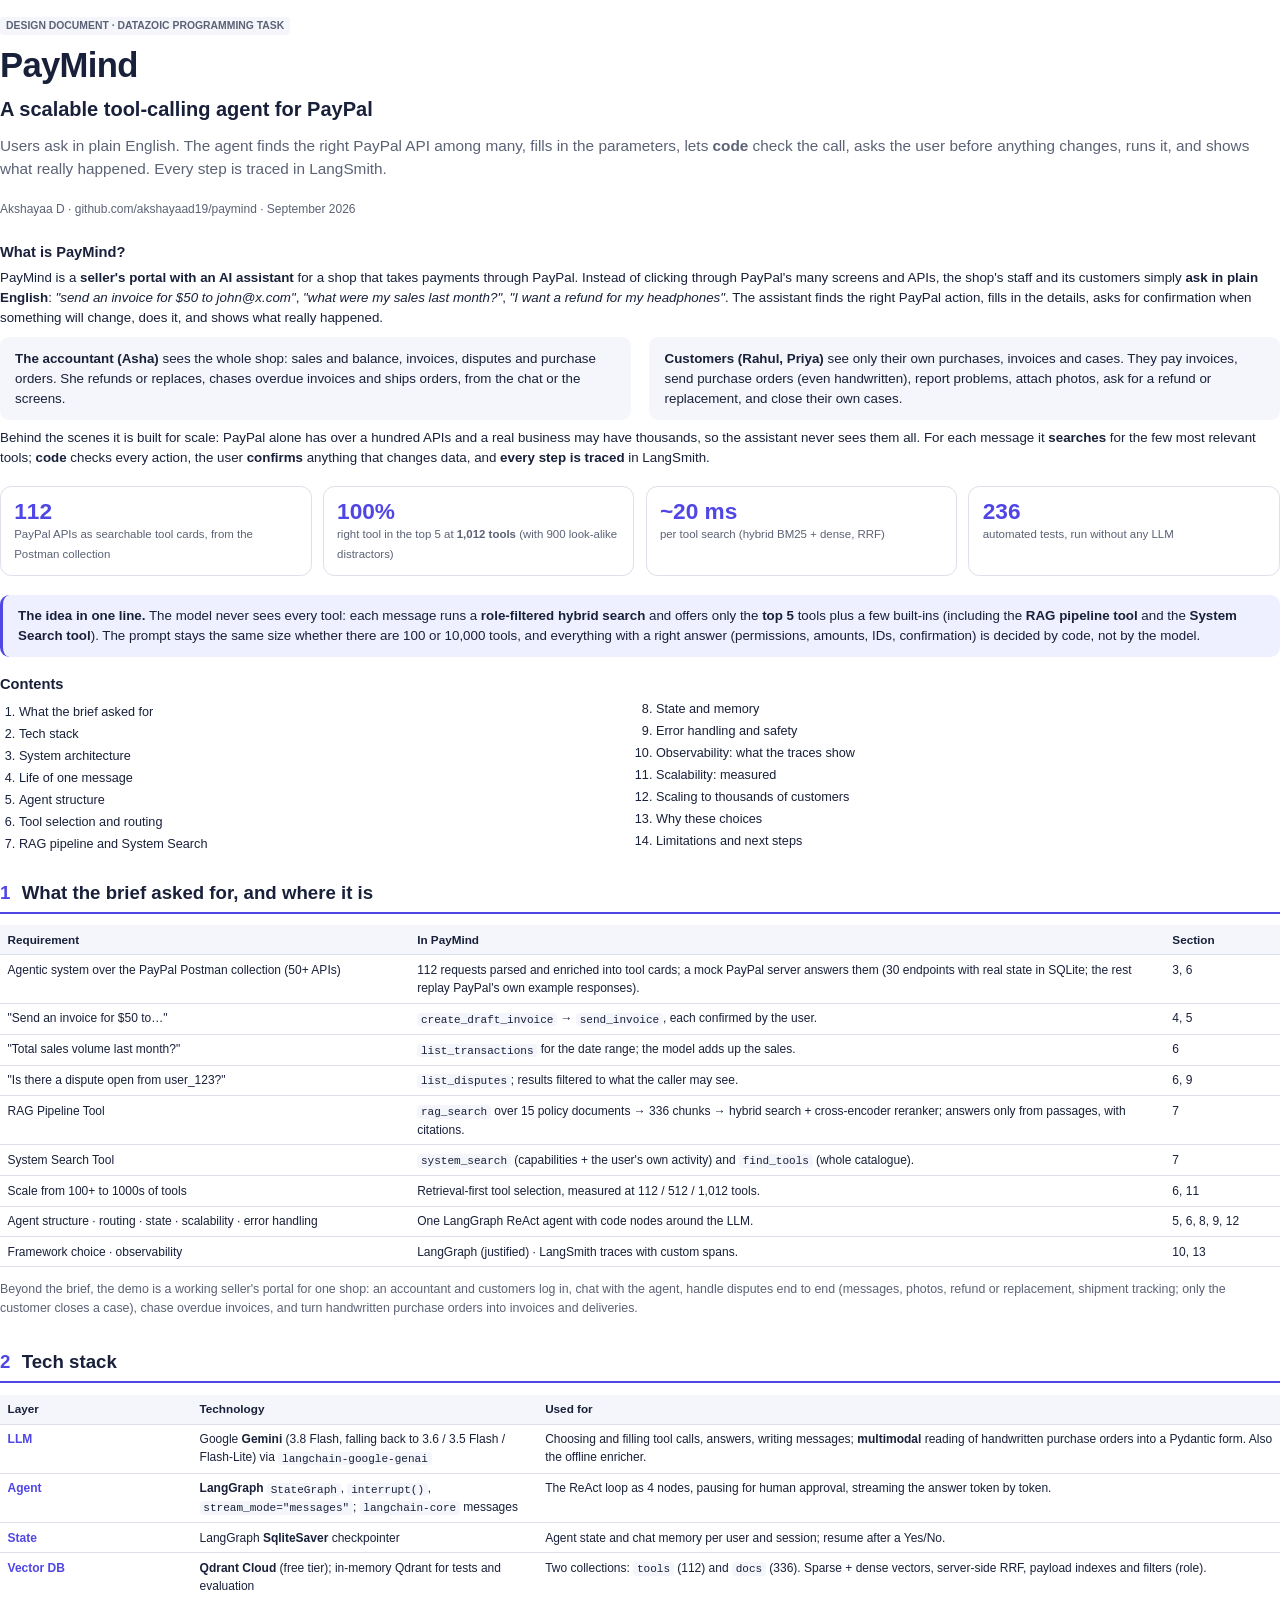
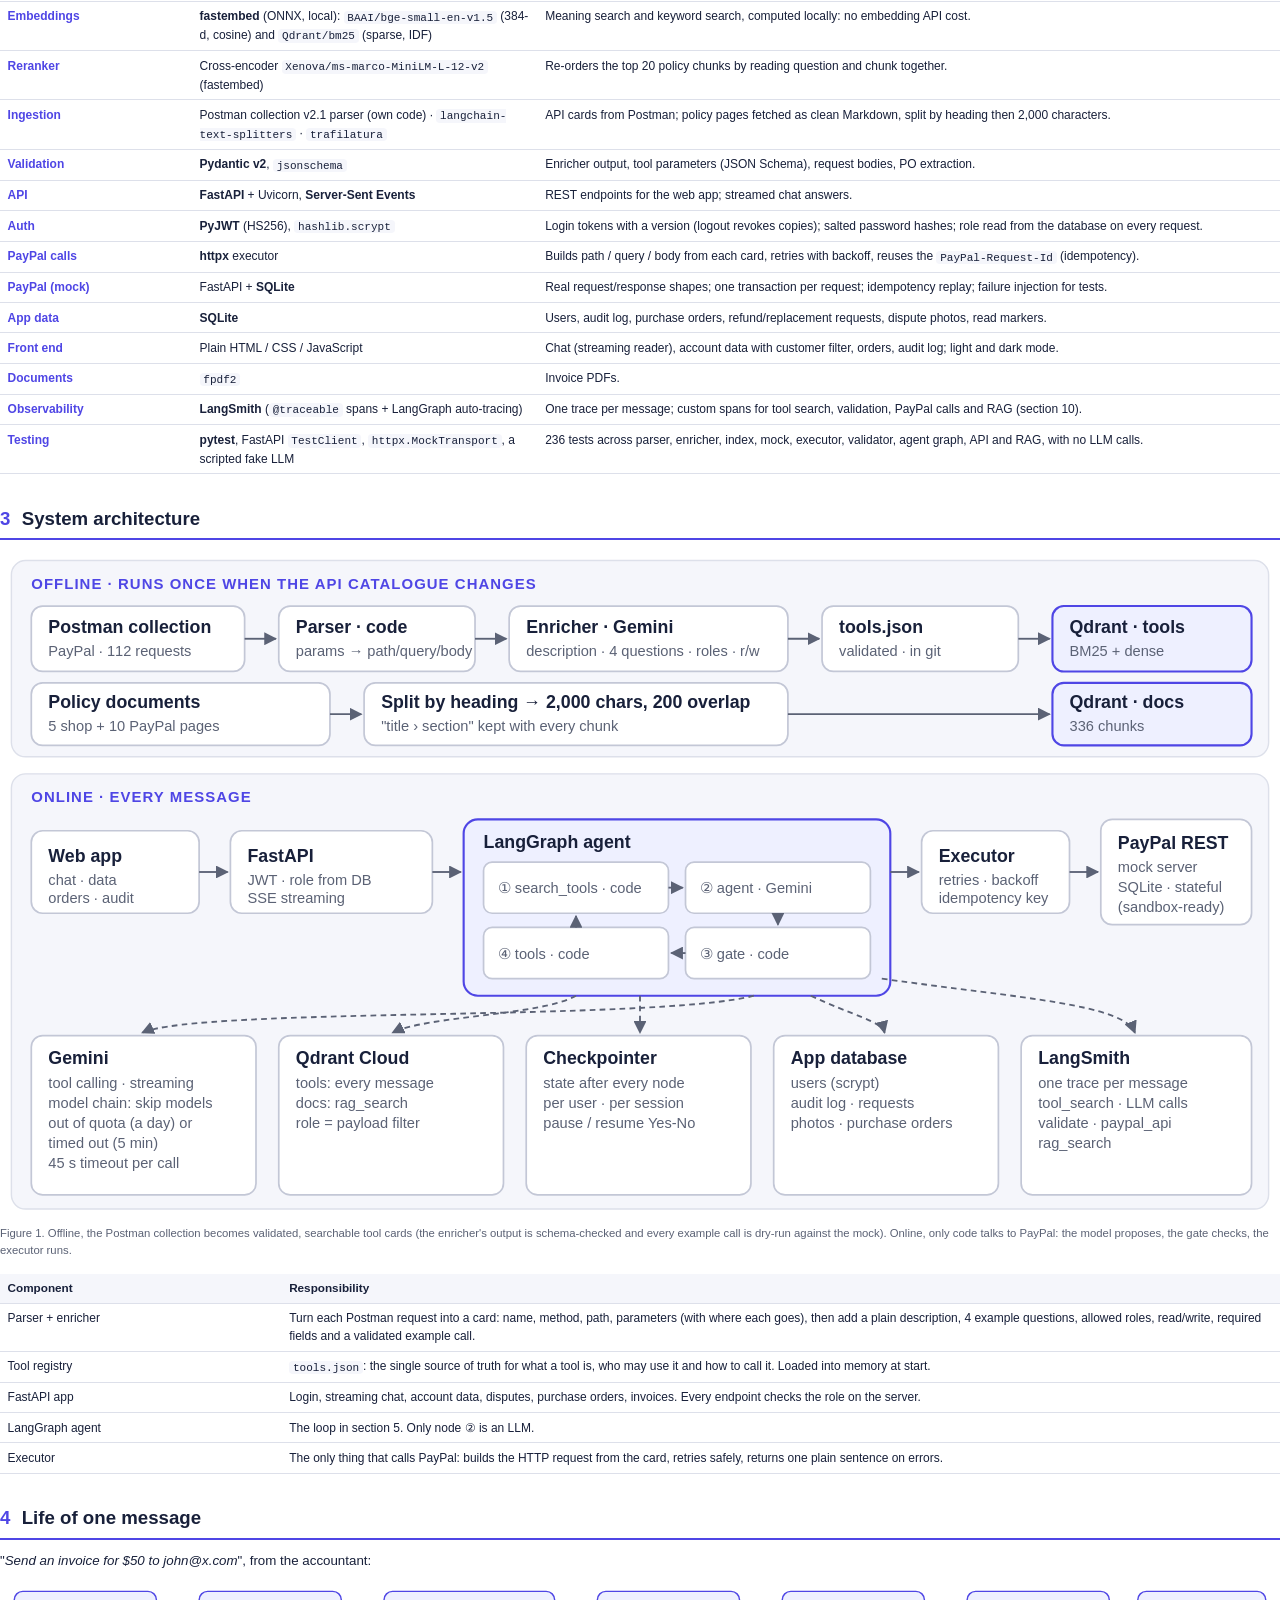
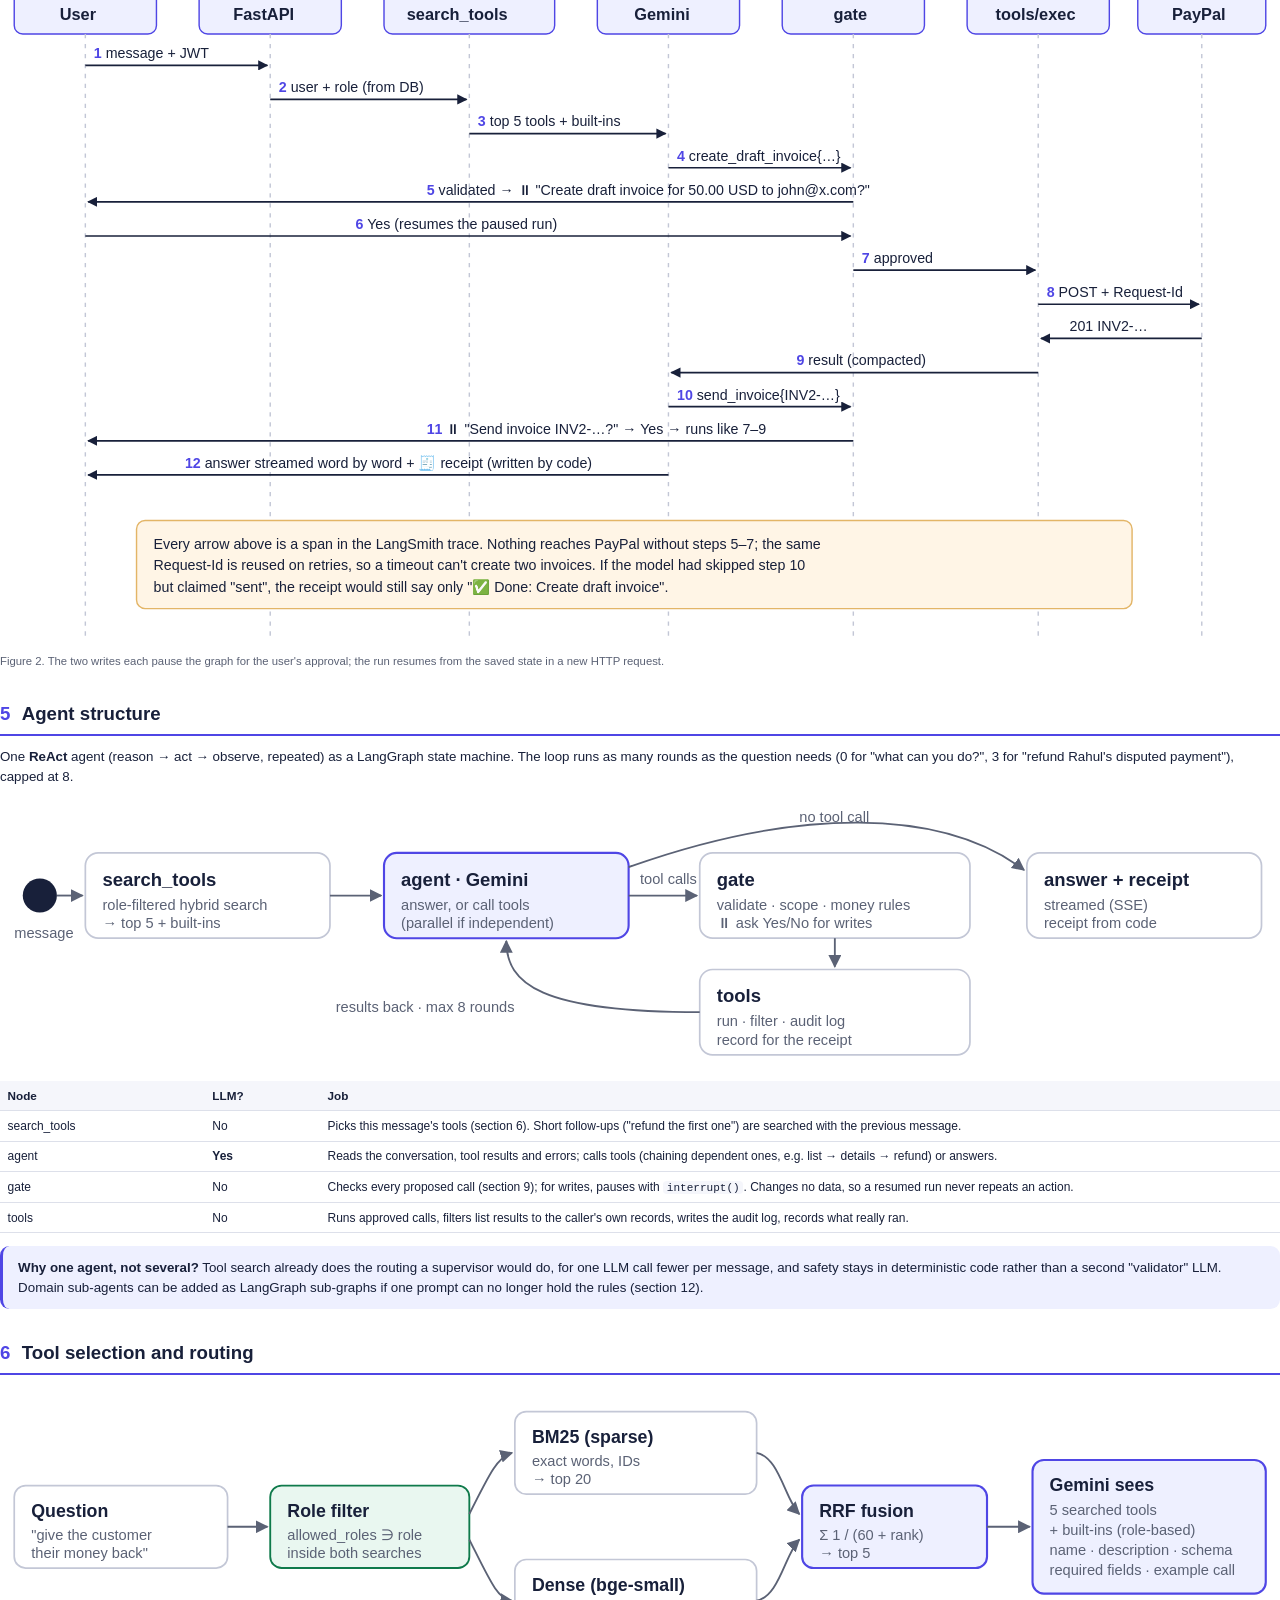
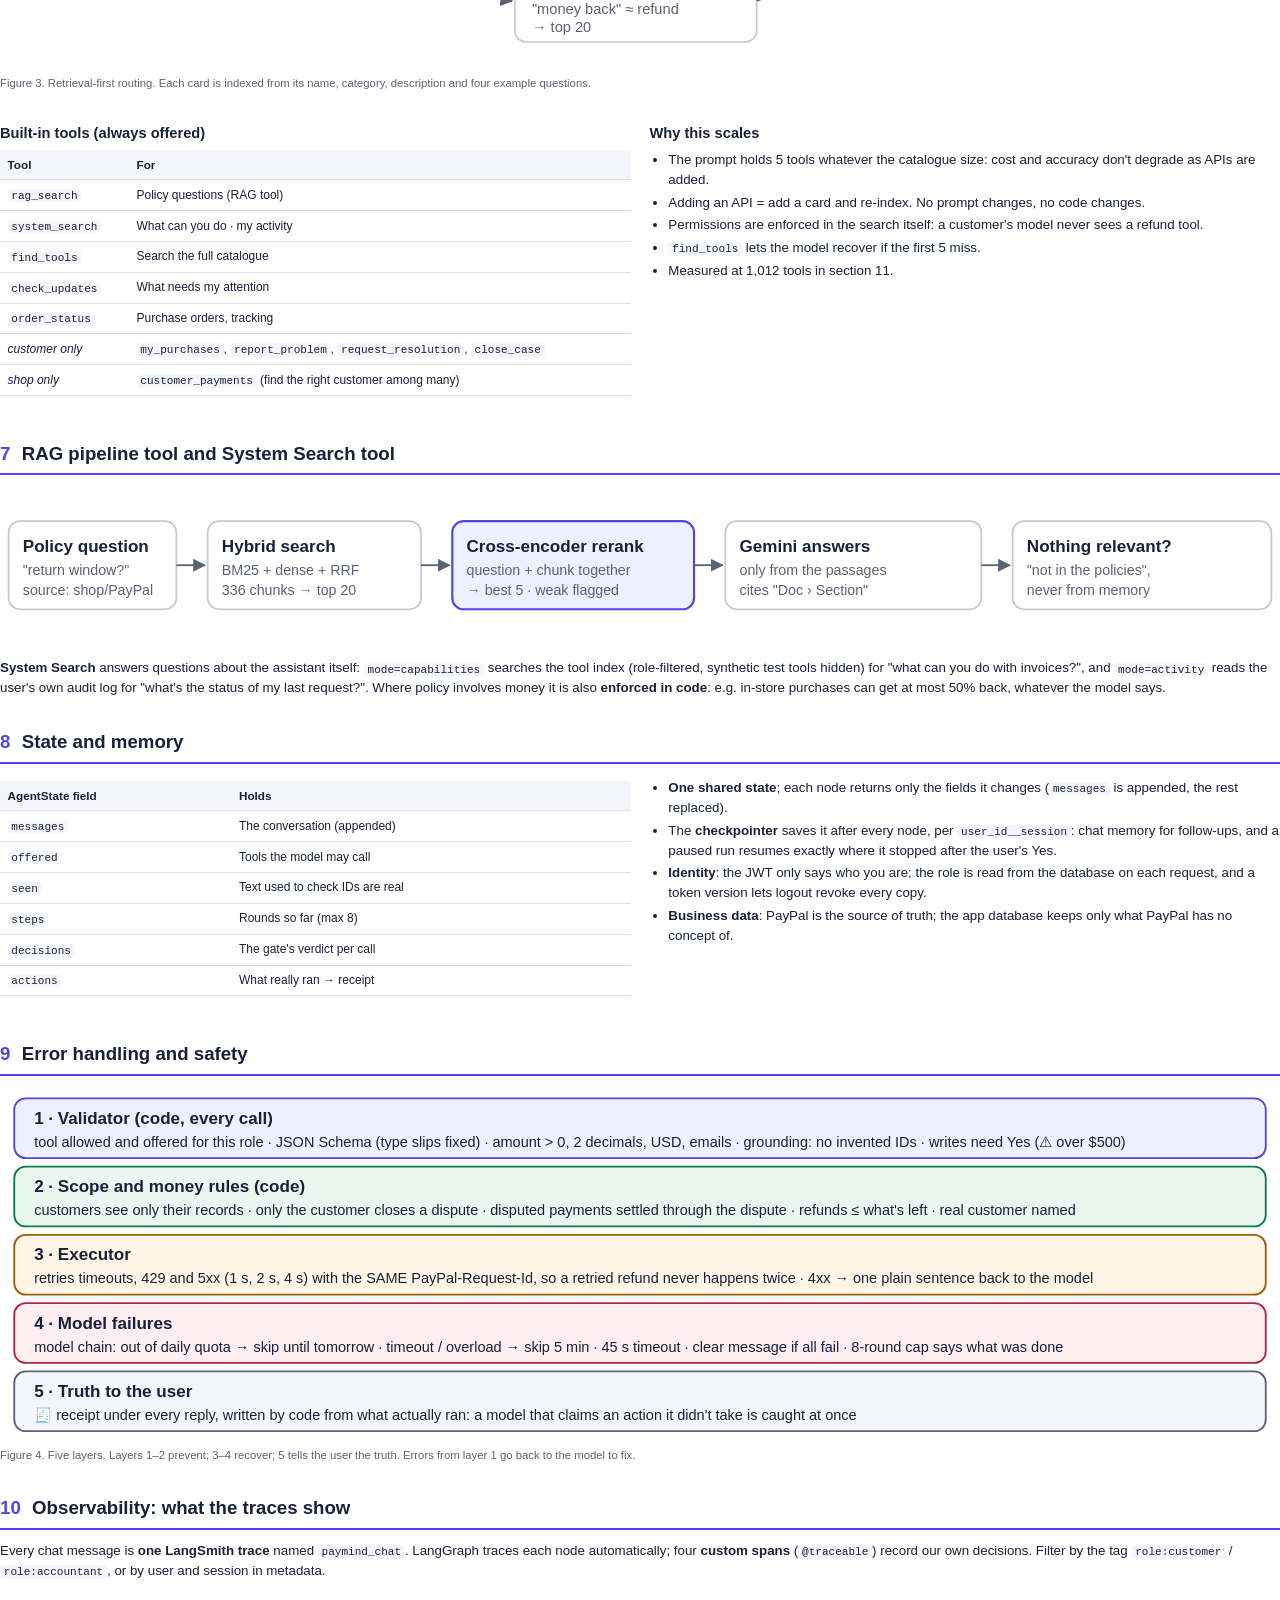
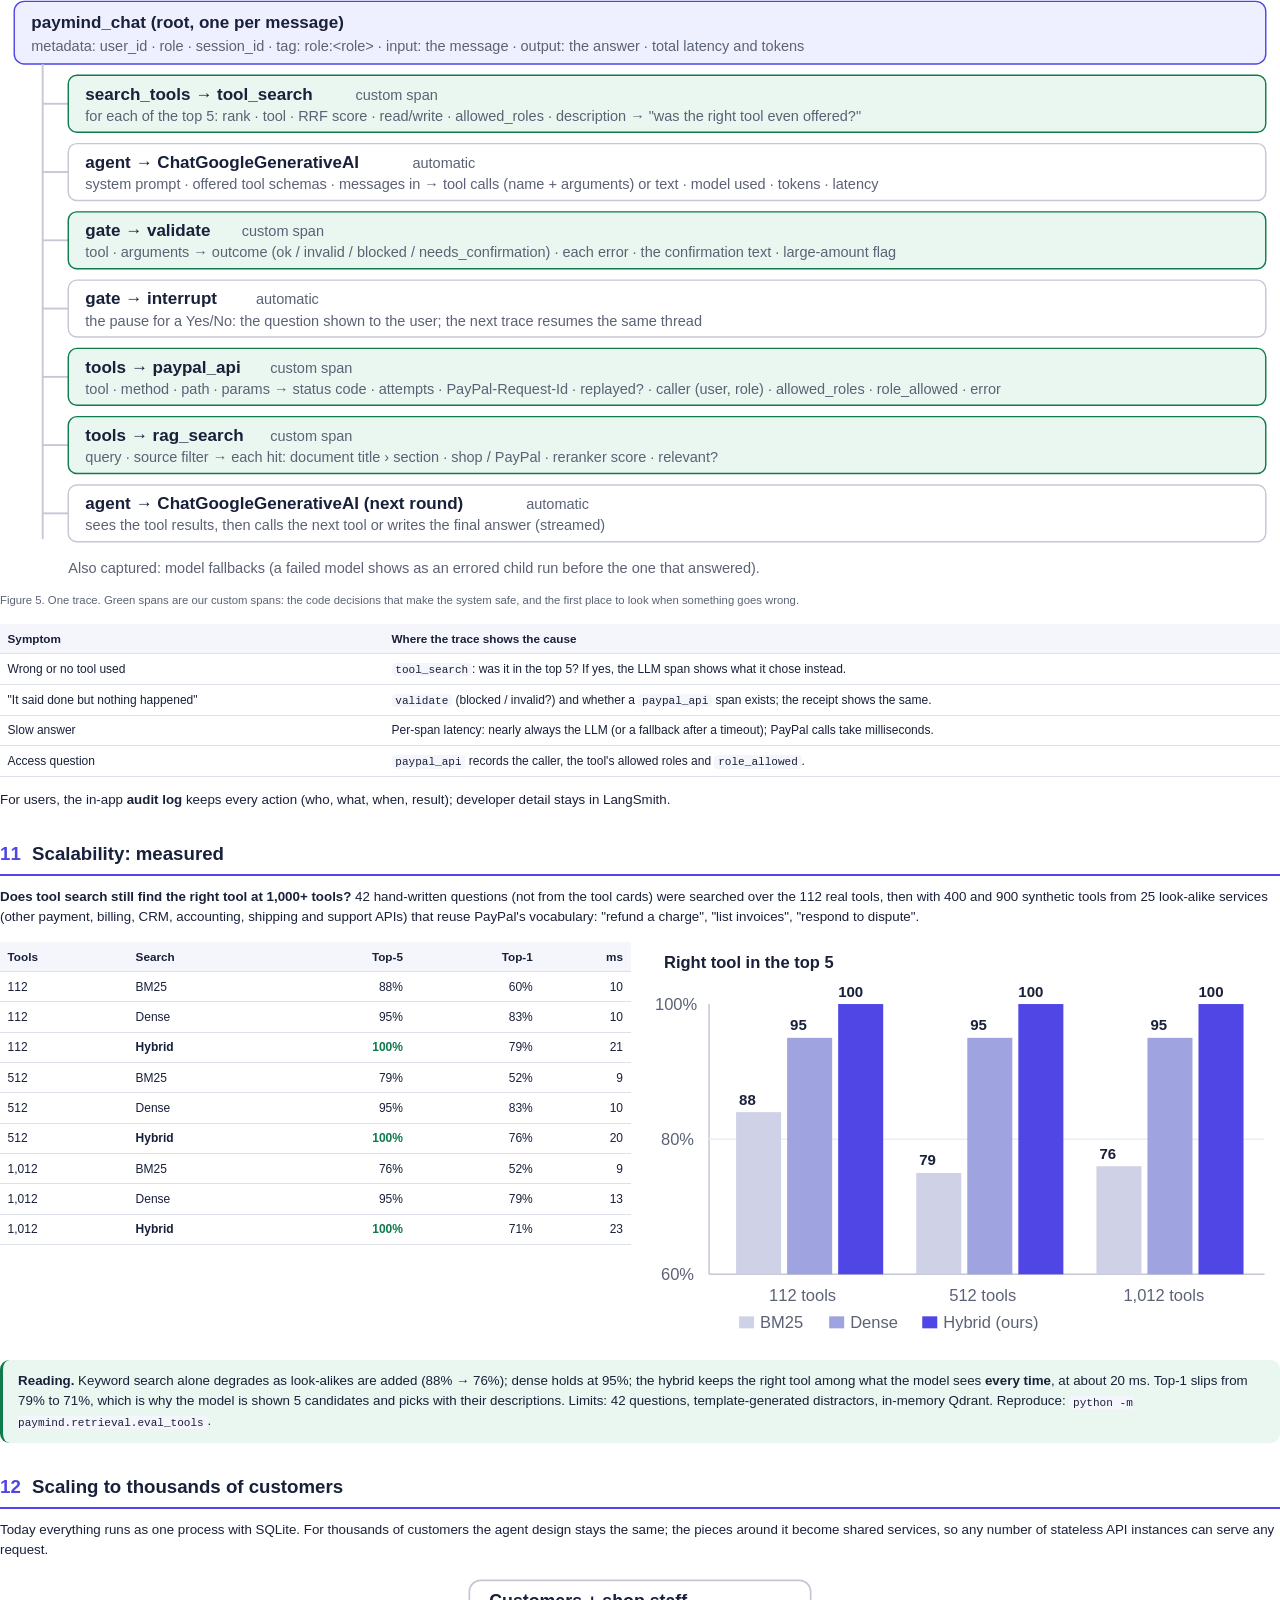
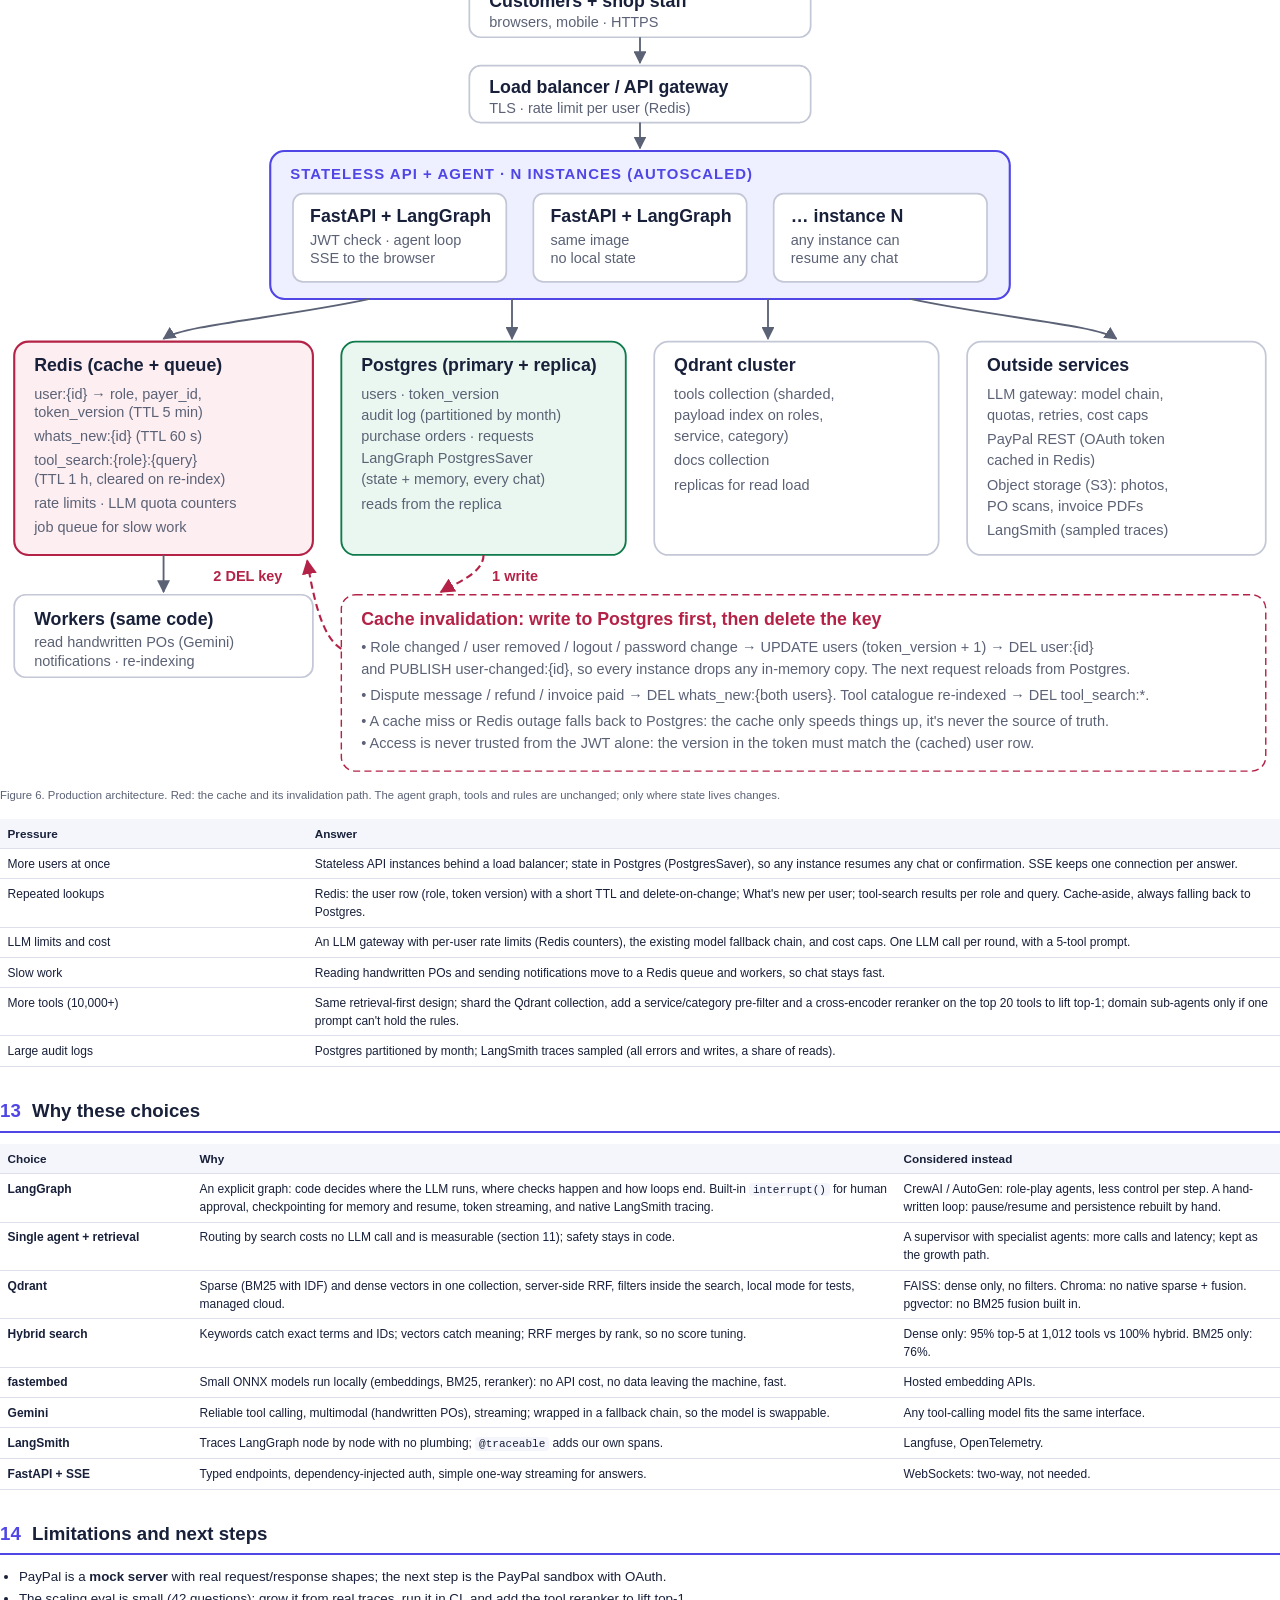
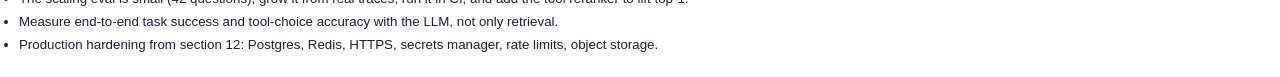
==== commit 430c9faf: "Changing the design doc" ====
--- a/docs/design.html
+++ b/docs/design.html
@@ -19,7 +19,7 @@
   .lead { font-size: 11.5pt; color: var(--muted); margin: 0 0 5mm; }
   .kpis { display: grid; grid-template-columns: repeat(4, 1fr); gap: 3mm; margin: 5mm 0; }
   .kpi { border: 1px solid var(--line); border-radius: 3mm; padding: 3mm 3.5mm; background: #fff; }
-  .kpi b { display: block; font-size: 17pt; color: var(--accent); line-height: 1.1; }
+  .kpi > b { display: block; font-size: 17pt; color: var(--accent); line-height: 1.1; }
   .kpi span { font-size: 8.6pt; color: var(--muted); }
   table { width: 100%; border-collapse: collapse; margin: 1.5mm 0 3.5mm; font-size: 9pt; break-inside: auto; }
   tr { break-inside: avoid; }
@@ -54,11 +54,29 @@
   <div style="font-size:9pt;color:var(--muted)">Akshayaa D · github.com/akshayaad19/paymind · September 2026</div>
 </div>
 
+<h3 style="margin-top:6mm">What is PayMind?</h3>
+<p>PayMind is a <b>seller's portal with an AI assistant</b> for a shop that takes payments through PayPal. Instead of clicking
+through PayPal's many screens and APIs, the shop's staff and its customers simply <b>ask in plain English</b>:
+<i>"send an invoice for $50 to john@x.com"</i>, <i>"what were my sales last month?"</i>, <i>"I want a refund for my
+headphones"</i>. The assistant finds the right PayPal action, fills in the details, asks for confirmation when something will
+change, does it, and shows what really happened.</p>
+<div class="two" style="margin-bottom:2mm">
+  <div class="box" style="background:var(--soft);margin:0"><b>The accountant (Asha)</b> sees the whole shop: sales and
+  balance, invoices, disputes and purchase orders. She refunds or replaces, chases overdue invoices and ships orders, from the
+  chat or the screens.</div>
+  <div class="box" style="background:var(--soft);margin:0"><b>Customers (Rahul, Priya)</b> see only their own purchases,
+  invoices and cases. They pay invoices, send purchase orders (even handwritten), report problems, attach photos, ask for a
+  refund or replacement, and close their own cases.</div>
+</div>
+<p>Behind the scenes it is built for scale: PayPal alone has over a hundred APIs and a real business may have thousands, so the
+assistant never sees them all. For each message it <b>searches</b> for the few most relevant tools; <b>code</b> checks every
+action, the user <b>confirms</b> anything that changes data, and <b>every step is traced</b> in LangSmith.</p>
+
 <div class="kpis">
   <div class="kpi"><b>112</b><span>PayPal APIs as searchable tool cards, from the Postman collection</span></div>
   <div class="kpi"><b>100%</b><span>right tool in the top 5 at <b>1,012 tools</b> (with 900 look-alike distractors)</span></div>
   <div class="kpi"><b>~20 ms</b><span>per tool search (hybrid BM25 + dense, RRF)</span></div>
-  <div class="kpi"><b>234</b><span>automated tests, run without any LLM</span></div>
+  <div class="kpi"><b>236</b><span>automated tests, run without any LLM</span></div>
 </div>
 
 <div class="box key">
@@ -125,7 +143,7 @@
   <tr><td class="layer">Front end</td><td>Plain HTML / CSS / JavaScript</td><td>Chat (streaming reader), account data with customer filter, orders, audit log; light and dark mode.</td></tr>
   <tr><td class="layer">Documents</td><td><code>fpdf2</code></td><td>Invoice PDFs.</td></tr>
   <tr><td class="layer">Observability</td><td><b>LangSmith</b> (<code>@traceable</code> spans + LangGraph auto-tracing)</td><td>One trace per message; custom spans for tool search, validation, PayPal calls and RAG (section 10).</td></tr>
-  <tr><td class="layer">Testing</td><td><b>pytest</b>, FastAPI <code>TestClient</code>, <code>httpx.MockTransport</code>, a scripted fake LLM</td><td>234 tests across parser, enricher, index, mock, executor, validator, agent graph, API and RAG, with no LLM calls.</td></tr>
+  <tr><td class="layer">Testing</td><td><b>pytest</b>, FastAPI <code>TestClient</code>, <code>httpx.MockTransport</code>, a scripted fake LLM</td><td>236 tests across parser, enricher, index, mock, executor, validator, agent graph, API and RAG, with no LLM calls.</td></tr>
 </table>
 </section>
 
